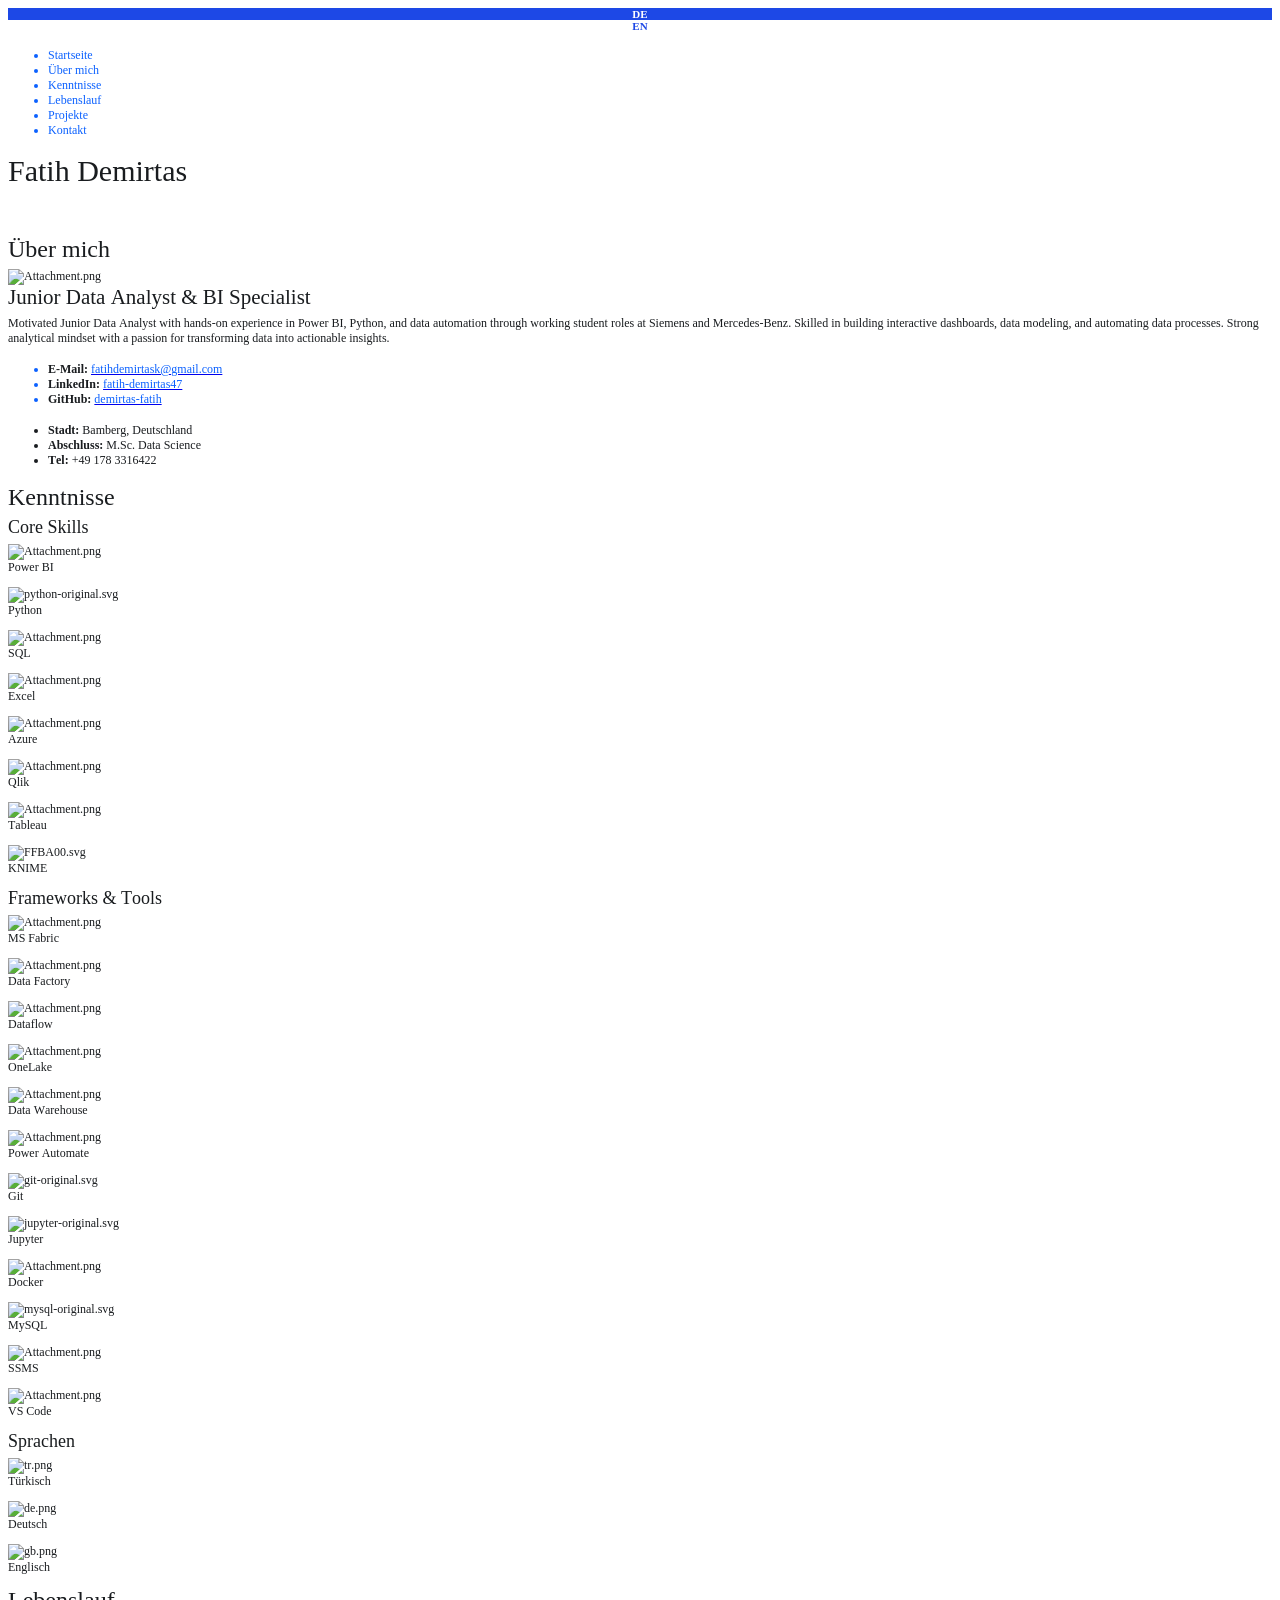
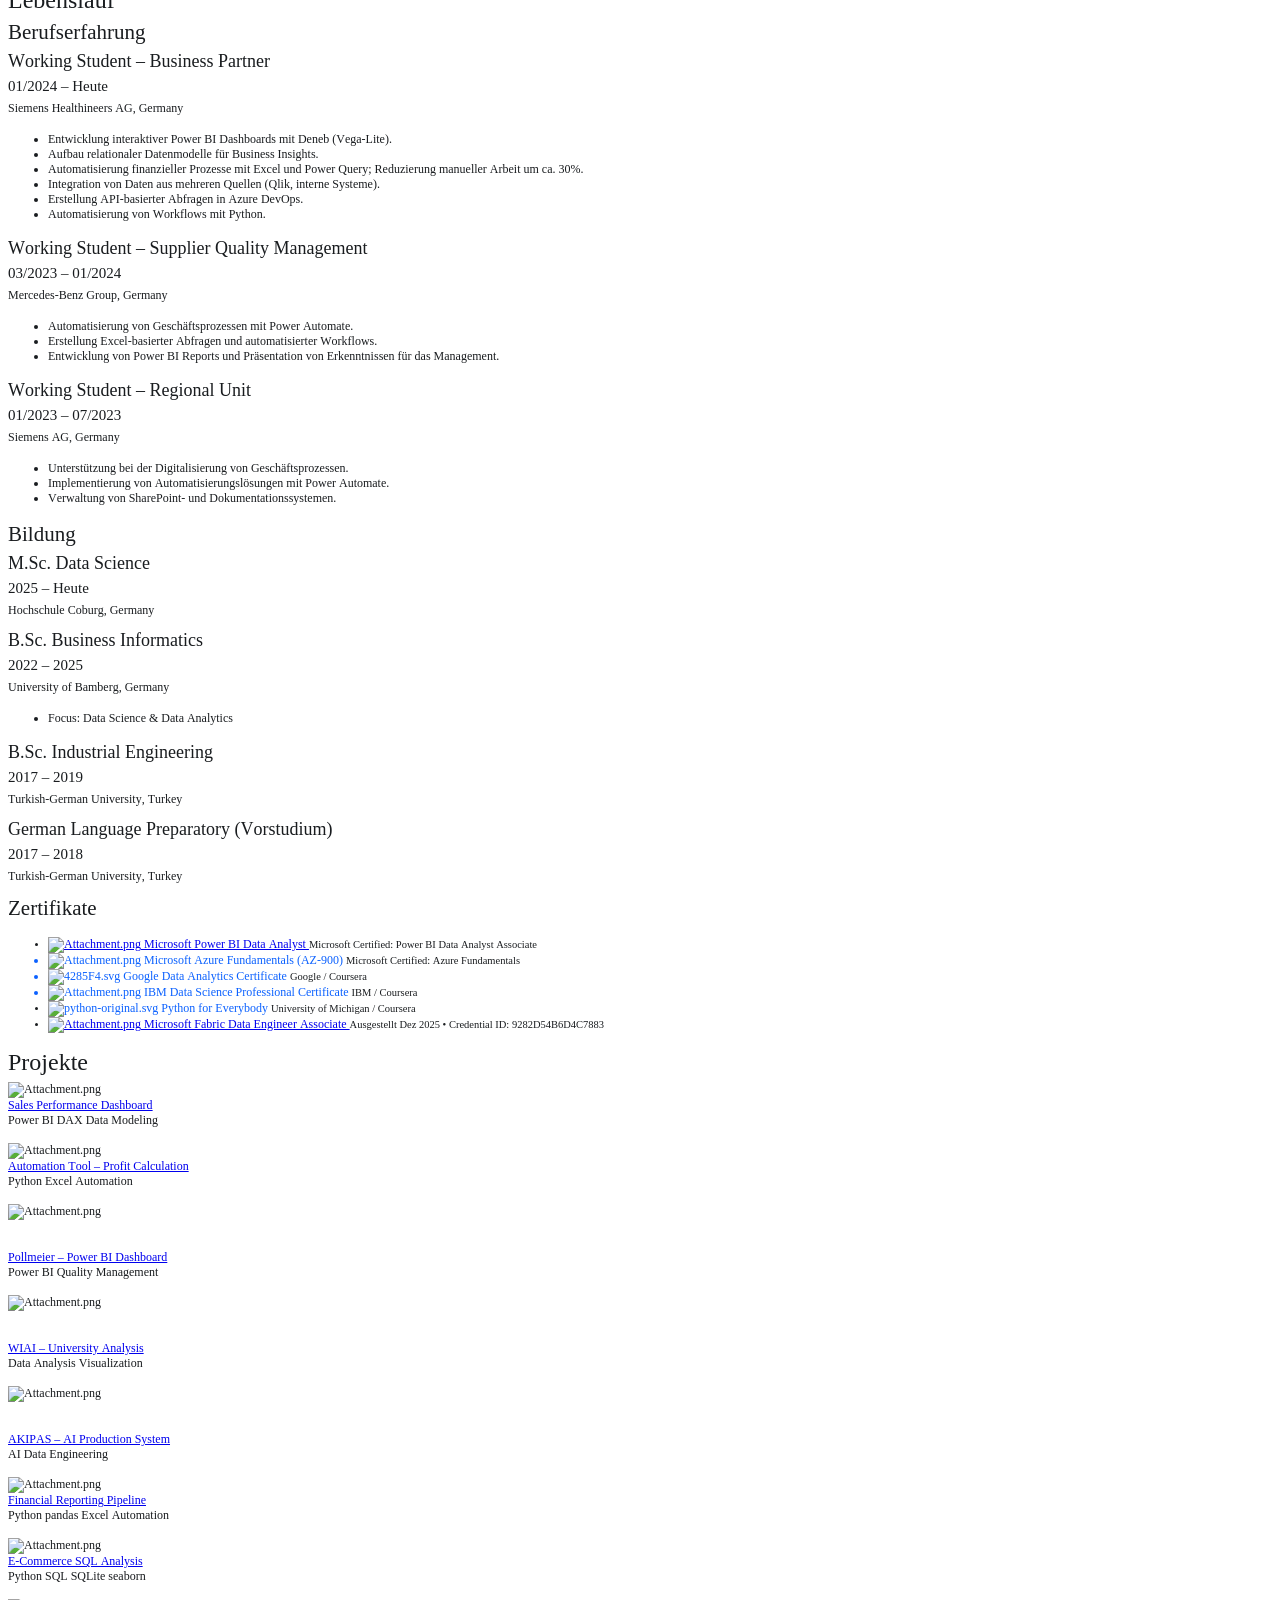
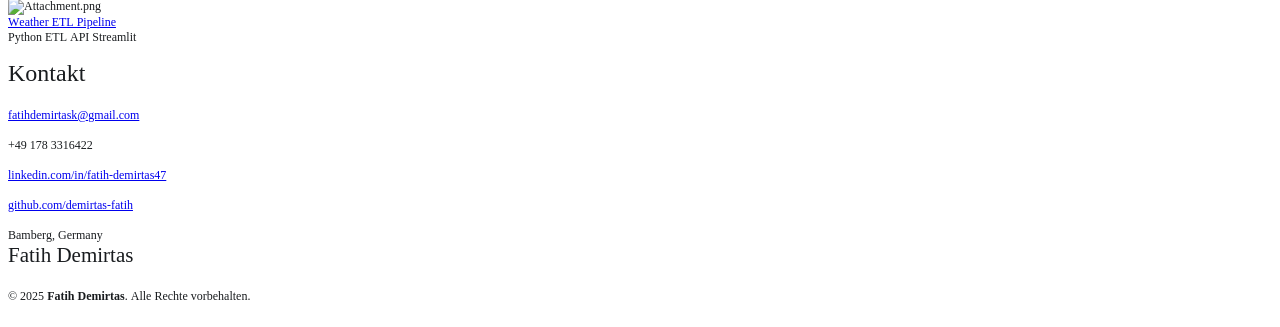
==== index.html @ 0f168e0c "Update index.html" ====
<!DOCTYPE html PUBLIC "-//W3C//DTD HTML 4.01//EN" "http://www.w3.org/TR/html4/strict.dtd">
<html>
<head>
  <meta http-equiv="Content-Type" content="text/html; charset=utf-8">
  <meta http-equiv="Content-Style-Type" content="text/css">
  <title></title>
  <meta name="Generator" content="Cocoa HTML Writer">
  <meta name="CocoaVersion" content="2575.7">
  <style type="text/css">
    p.p1 {margin: 0.0px 0.0px 0.0px 0.0px; text-align: center; font: 11.0px 'Helvetica Neue'; color: #ffffff; -webkit-text-stroke: #ffffff; background-color: #1d48e6}
    p.p2 {margin: 0.0px 0.0px 0.0px 0.0px; text-align: center; font: 11.0px 'Helvetica Neue'; color: #1d48e6; -webkit-text-stroke: #1d48e6; background-color: #ffffff}
    p.p3 {margin: 0.0px 0.0px 0.0px 0.0px; font: 12.0px 'Helvetica Neue'; color: #0b61ff; -webkit-text-stroke: #0b61ff}
    p.p5 {margin: 0.0px 0.0px 12.0px 0.0px; font: 12.0px 'Helvetica Neue'; color: #191c1f; -webkit-text-stroke: #191c1f; min-height: 15.0px}
    p.p6 {margin: 0.0px 0.0px 0.0px 0.0px; font: 12.0px 'Helvetica Neue'; color: #191c1f; -webkit-text-stroke: #191c1f; min-height: 15.0px}
    p.p8 {margin: 0.0px 0.0px 0.0px 0.0px; font: 12.0px 'Helvetica Neue'; color: #191c1f; -webkit-text-stroke: #191c1f}
    p.p10 {margin: 0.0px 0.0px 12.0px 0.0px; font: 12.0px 'Helvetica Neue'; color: #191c1f; -webkit-text-stroke: #191c1f}
    p.p14 {margin: 0.0px 0.0px 0.0px 0.0px; text-align: center; font: 12.0px 'Helvetica Neue'; color: #ffffff; -webkit-text-stroke: #ffffff; min-height: 15.0px}
    li.li3 {margin: 0.0px 0.0px 0.0px 0.0px; font: 12.0px 'Helvetica Neue'; color: #0b61ff; -webkit-text-stroke: #0b61ff}
    li.li8 {margin: 0.0px 0.0px 0.0px 0.0px; font: 12.0px 'Helvetica Neue'; color: #191c1f; -webkit-text-stroke: #191c1f}
    li.li13 {margin: 0.0px 0.0px 0.0px 0.0px; font: 10.5px 'Helvetica Neue'; color: #191c1f; -webkit-text-stroke: #191c1f}
    span.s1 {font-kerning: none}
    span.s2 {-webkit-text-stroke: 0px #000000}
    span.s3 {color: #191c1f; -webkit-text-stroke: 0px #000000}
    span.s4 {font-kerning: none; color: #191c1f; -webkit-text-stroke: 0px #191c1f}
    span.s5 {font-kerning: none; color: #0b61ff; -webkit-text-stroke: 0px #0b61ff}
    span.s6 {font: 12.0px 'Helvetica Neue'; color: #0b61ff; -webkit-text-stroke: 0px #000000}
    span.s7 {font-kerning: none; -webkit-text-stroke: 0px #0b61ff}
    span.s8 {font: 10.5px 'Helvetica Neue'; font-kerning: none; color: #191c1f; -webkit-text-stroke: 0px #191c1f}
    span.s9 {font: 12.0px 'Helvetica Neue'; font-kerning: none; color: #0b61ff; -webkit-text-stroke: 0px #0b61ff}
    span.s10 {font: 12.0px 'Helvetica Neue'; font-kerning: none; color: #0b61ff; background-color: transparent; -webkit-text-stroke: 0px #0b61ff}
    ul.ul1 {list-style-type: disc}
  </style>
</head>
<body>
<p class="p1"><span class="s1"><b>DE</b></span></p>
<p class="p2"><span class="s1"><b>EN</b></span></p>
<ul class="ul1">
  <li class="li3"><span class="s2"></span><span class="s1">Startseite</span></li>
  <li class="li3"><span class="s2"></span><span class="s1">Über mich</span></li>
  <li class="li3"><span class="s2"></span><span class="s1">Kenntnisse</span></li>
  <li class="li3"><span class="s2"></span><span class="s1">Lebenslauf</span></li>
  <li class="li3"><span class="s2"></span><span class="s1">Projekte</span></li>
  <li class="li3"><span class="s2"></span><span class="s1">Kontakt</span></li>
</ul>
<h1 style="margin: 0.0px 0.0px 6.0px 0.0px; font: 30.0px '.SF NS'; color: #191c1f; -webkit-text-stroke: #191c1f"><span class="s1">Fatih Demirtas</span></h1>
<p class="p5"><span class="s1"></span><br></p>
<p class="p6"><span class="s1"></span><br></p>
<h2 style="margin: 0.0px 0.0px 6.0px 0.0px; font: 24.0px '.SF NS'; color: #191c1f; -webkit-text-stroke: #191c1f"><span class="s1">Über mich</span></h2>
<p class="p8"><span class="s1"><img src="file:///Attachment.png" alt="Attachment.png"></span></p>
<h3 style="margin: 0.0px 0.0px 6.0px 0.0px; font: 21.0px '.SF NS'; color: #191c1f; -webkit-text-stroke: #191c1f"><span class="s1">Junior Data Analyst &amp; BI Specialist</span></h3>
<p class="p10"><span class="s1">Motivated Junior Data Analyst with hands-on experience in Power BI, Python, and data automation through working student roles at Siemens and Mercedes-Benz. Skilled in building interactive dashboards, data modeling, and automating data processes. Strong analytical mindset with a passion for transforming data into actionable insights.</span></p>
<ul class="ul1">
  <li class="li3"><span class="s3"><b></b></span><span class="s4"><b>E-Mail:</b> <a href="mailto:fatihdemirtask@gmail.com"><span class="s5">fatihdemirtask@gmail.com</span></a></span></li>
  <li class="li3"><span class="s3"><b></b></span><span class="s4"><b>LinkedIn:</b> <a href="https://www.linkedin.com/in/fatih-demirtas47/"><span class="s5">fatih-demirtas47</span></a></span></li>
  <li class="li3"><span class="s3"><b></b></span><span class="s4"><b>GitHub:</b> <a href="https://github.com/demirtas-fatih"><span class="s5">demirtas-fatih</span></a></span></li>
</ul>
<ul class="ul1">
  <li class="li8"><span class="s2"><b></b></span><span class="s1"><b>Stadt:</b> Bamberg, Deutschland</span></li>
  <li class="li8"><span class="s2"><b></b></span><span class="s1"><b>Abschluss:</b> M.Sc. Data Science</span></li>
  <li class="li8"><span class="s2"><b></b></span><span class="s1"><b>Tel:</b> +49 178 3316422</span></li>
</ul>
<h2 style="margin: 0.0px 0.0px 6.0px 0.0px; font: 24.0px '.SF NS'; color: #191c1f; -webkit-text-stroke: #191c1f"><span class="s1">Kenntnisse</span></h2>
<h4 style="margin: 0.0px 0.0px 6.0px 0.0px; font: 18.0px '.SF NS'; color: #191c1f; -webkit-text-stroke: #191c1f"><span class="s1">Core Skills</span></h4>
<p class="p8"><span class="s1"><img src="file:///Attachment.png" alt="Attachment.png"></span></p>
<p class="p10"><span class="s1">Power BI</span></p>
<p class="p8"><span class="s1"><img src="file:///python-original.svg" alt="python-original.svg"></span></p>
<p class="p10"><span class="s1">Python</span></p>
<p class="p8"><span class="s1"><img src="file:///Attachment.png" alt="Attachment.png"></span></p>
<p class="p10"><span class="s1">SQL</span></p>
<p class="p8"><span class="s1"><img src="file:///Attachment.png" alt="Attachment.png"></span></p>
<p class="p10"><span class="s1">Excel</span></p>
<p class="p8"><span class="s1"><img src="file:///Attachment.png" alt="Attachment.png"></span></p>
<p class="p10"><span class="s1">Azure</span></p>
<p class="p8"><span class="s1"><img src="file:///Attachment.png" alt="Attachment.png"></span></p>
<p class="p10"><span class="s1">Qlik</span></p>
<p class="p8"><span class="s1"><img src="file:///Attachment.png" alt="Attachment.png"></span></p>
<p class="p10"><span class="s1">Tableau</span></p>
<p class="p8"><span class="s1"><img src="file:///FFBA00.svg" alt="FFBA00.svg"></span></p>
<p class="p10"><span class="s1">KNIME</span></p>
<h4 style="margin: 0.0px 0.0px 6.0px 0.0px; font: 18.0px '.SF NS'; color: #191c1f; -webkit-text-stroke: #191c1f"><span class="s1">Frameworks &amp; Tools</span></h4>
<p class="p8"><span class="s1"><img src="file:///Attachment.png" alt="Attachment.png"></span></p>
<p class="p10"><span class="s1">MS Fabric</span></p>
<p class="p8"><span class="s1"><img src="file:///Attachment.png" alt="Attachment.png"></span></p>
<p class="p10"><span class="s1">Data Factory</span></p>
<p class="p8"><span class="s1"><img src="file:///Attachment.png" alt="Attachment.png"></span></p>
<p class="p10"><span class="s1">Dataflow</span></p>
<p class="p8"><span class="s1"><img src="file:///Attachment.png" alt="Attachment.png"></span></p>
<p class="p10"><span class="s1">OneLake</span></p>
<p class="p8"><span class="s1"><img src="file:///Attachment.png" alt="Attachment.png"></span></p>
<p class="p10"><span class="s1">Data Warehouse</span></p>
<p class="p8"><span class="s1"><img src="file:///Attachment.png" alt="Attachment.png"></span></p>
<p class="p10"><span class="s1">Power Automate</span></p>
<p class="p8"><span class="s1"><img src="file:///git-original.svg" alt="git-original.svg"></span></p>
<p class="p10"><span class="s1">Git</span></p>
<p class="p8"><span class="s1"><img src="file:///jupyter-original.svg" alt="jupyter-original.svg"></span></p>
<p class="p10"><span class="s1">Jupyter</span></p>
<p class="p8"><span class="s1"><img src="file:///Attachment.png" alt="Attachment.png"></span></p>
<p class="p10"><span class="s1">Docker</span></p>
<p class="p8"><span class="s1"><img src="file:///mysql-original.svg" alt="mysql-original.svg"></span></p>
<p class="p10"><span class="s1">MySQL</span></p>
<p class="p8"><span class="s1"><img src="file:///Attachment.png" alt="Attachment.png"></span></p>
<p class="p10"><span class="s1">SSMS</span></p>
<p class="p8"><span class="s1"><img src="file:///Attachment.png" alt="Attachment.png"></span></p>
<p class="p10"><span class="s1">VS Code</span></p>
<h4 style="margin: 0.0px 0.0px 6.0px 0.0px; font: 18.0px '.SF NS'; color: #191c1f; -webkit-text-stroke: #191c1f"><span class="s1">Sprachen</span></h4>
<p class="p8"><span class="s1"><img src="file:///tr.png" alt="tr.png"></span></p>
<p class="p10"><span class="s1">Türkisch</span></p>
<p class="p8"><span class="s1"><img src="file:///de.png" alt="de.png"></span></p>
<p class="p10"><span class="s1">Deutsch</span></p>
<p class="p8"><span class="s1"><img src="file:///gb.png" alt="gb.png"></span></p>
<p class="p10"><span class="s1">Englisch</span></p>
<h2 style="margin: 0.0px 0.0px 6.0px 0.0px; font: 24.0px '.SF NS'; color: #191c1f; -webkit-text-stroke: #191c1f"><span class="s1">Lebenslauf</span></h2>
<h3 style="margin: 0.0px 0.0px 6.0px 0.0px; font: 21.0px '.SF NS'; color: #191c1f; -webkit-text-stroke: #191c1f"><span class="s1">Berufserfahrung</span></h3>
<h4 style="margin: 0.0px 0.0px 6.0px 0.0px; font: 18.0px '.SF NS'; color: #191c1f; -webkit-text-stroke: #191c1f"><span class="s1">Working Student – Business Partner</span></h4>
<h5 style="margin: 0.0px 0.0px 6.0px 0.0px; font: 15.0px '.SF NS'; color: #191c1f; -webkit-text-stroke: #191c1f"><span class="s1">01/2024 – Heute</span></h5>
<p class="p10"><span class="s1">Siemens Healthineers AG, Germany</span></p>
<ul class="ul1">
  <li class="li8"><span class="s2"></span><span class="s1">Entwicklung interaktiver Power BI Dashboards mit Deneb (Vega-Lite).</span></li>
  <li class="li8"><span class="s2"></span><span class="s1">Aufbau relationaler Datenmodelle für Business Insights.</span></li>
  <li class="li8"><span class="s2"></span><span class="s1">Automatisierung finanzieller Prozesse mit Excel und Power Query; Reduzierung manueller Arbeit um ca. 30%.</span></li>
  <li class="li8"><span class="s2"></span><span class="s1">Integration von Daten aus mehreren Quellen (Qlik, interne Systeme).</span></li>
  <li class="li8"><span class="s2"></span><span class="s1">Erstellung API-basierter Abfragen in Azure DevOps.</span></li>
  <li class="li8"><span class="s2"></span><span class="s1">Automatisierung von Workflows mit Python.</span></li>
</ul>
<h4 style="margin: 0.0px 0.0px 6.0px 0.0px; font: 18.0px '.SF NS'; color: #191c1f; -webkit-text-stroke: #191c1f"><span class="s1">Working Student – Supplier Quality Management</span></h4>
<h5 style="margin: 0.0px 0.0px 6.0px 0.0px; font: 15.0px '.SF NS'; color: #191c1f; -webkit-text-stroke: #191c1f"><span class="s1">03/2023 – 01/2024</span></h5>
<p class="p10"><span class="s1">Mercedes-Benz Group, Germany</span></p>
<ul class="ul1">
  <li class="li8"><span class="s2"></span><span class="s1">Automatisierung von Geschäftsprozessen mit Power Automate.</span></li>
  <li class="li8"><span class="s2"></span><span class="s1">Erstellung Excel-basierter Abfragen und automatisierter Workflows.</span></li>
  <li class="li8"><span class="s2"></span><span class="s1">Entwicklung von Power BI Reports und Präsentation von Erkenntnissen für das Management.</span></li>
</ul>
<h4 style="margin: 0.0px 0.0px 6.0px 0.0px; font: 18.0px '.SF NS'; color: #191c1f; -webkit-text-stroke: #191c1f"><span class="s1">Working Student – Regional Unit</span></h4>
<h5 style="margin: 0.0px 0.0px 6.0px 0.0px; font: 15.0px '.SF NS'; color: #191c1f; -webkit-text-stroke: #191c1f"><span class="s1">01/2023 – 07/2023</span></h5>
<p class="p10"><span class="s1">Siemens AG, Germany</span></p>
<ul class="ul1">
  <li class="li8"><span class="s2"></span><span class="s1">Unterstützung bei der Digitalisierung von Geschäftsprozessen.</span></li>
  <li class="li8"><span class="s2"></span><span class="s1">Implementierung von Automatisierungslösungen mit Power Automate.</span></li>
  <li class="li8"><span class="s2"></span><span class="s1">Verwaltung von SharePoint- und Dokumentationssystemen.</span></li>
</ul>
<h3 style="margin: 0.0px 0.0px 6.0px 0.0px; font: 21.0px '.SF NS'; color: #191c1f; -webkit-text-stroke: #191c1f"><span class="s1">Bildung</span></h3>
<h4 style="margin: 0.0px 0.0px 6.0px 0.0px; font: 18.0px '.SF NS'; color: #191c1f; -webkit-text-stroke: #191c1f"><span class="s1">M.Sc. Data Science</span></h4>
<h5 style="margin: 0.0px 0.0px 6.0px 0.0px; font: 15.0px '.SF NS'; color: #191c1f; -webkit-text-stroke: #191c1f"><span class="s1">2025 – Heute</span></h5>
<p class="p10"><span class="s1">Hochschule Coburg, Germany</span></p>
<h4 style="margin: 0.0px 0.0px 6.0px 0.0px; font: 18.0px '.SF NS'; color: #191c1f; -webkit-text-stroke: #191c1f"><span class="s1">B.Sc. Business Informatics</span></h4>
<h5 style="margin: 0.0px 0.0px 6.0px 0.0px; font: 15.0px '.SF NS'; color: #191c1f; -webkit-text-stroke: #191c1f"><span class="s1">2022 – 2025</span></h5>
<p class="p10"><span class="s1">University of Bamberg, Germany</span></p>
<ul class="ul1">
  <li class="li8"><span class="s2"></span><span class="s1">Focus: Data Science &amp; Data Analytics</span></li>
</ul>
<h4 style="margin: 0.0px 0.0px 6.0px 0.0px; font: 18.0px '.SF NS'; color: #191c1f; -webkit-text-stroke: #191c1f"><span class="s1">B.Sc. Industrial Engineering</span></h4>
<h5 style="margin: 0.0px 0.0px 6.0px 0.0px; font: 15.0px '.SF NS'; color: #191c1f; -webkit-text-stroke: #191c1f"><span class="s1">2017 – 2019</span></h5>
<p class="p10"><span class="s1">Turkish-German University, Turkey</span></p>
<h4 style="margin: 0.0px 0.0px 6.0px 0.0px; font: 18.0px '.SF NS'; color: #191c1f; -webkit-text-stroke: #191c1f"><span class="s1">German Language Preparatory (Vorstudium)</span></h4>
<h5 style="margin: 0.0px 0.0px 6.0px 0.0px; font: 15.0px '.SF NS'; color: #191c1f; -webkit-text-stroke: #191c1f"><span class="s1">2017 – 2018</span></h5>
<p class="p10"><span class="s1">Turkish-German University, Turkey</span></p>
<h3 style="margin: 0.0px 0.0px 6.0px 0.0px; font: 21.0px '.SF NS'; color: #191c1f; -webkit-text-stroke: #191c1f"><span class="s1">Zertifikate</span></h3>
<ul class="ul1">
  <li class="li13"><span class="s6"><a href="https://learn.microsoft.com/en-us/users/aliyevvusalsphzadp2-9647/credentials/9282d54b6d4c7883"><span class="s7"><img src="file:///Attachment.png" alt="Attachment.png"> Microsoft Power BI Data Analyst </span></a></span><span class="s1">Microsoft Certified: Power BI Data Analyst Associate</span></li>
  <li class="li3"><span class="s2"></span><span class="s1"><img src="file:///Attachment.png" alt="Attachment.png"> Microsoft Azure Fundamentals (AZ-900) </span><span class="s8">Microsoft Certified: Azure Fundamentals</span></li>
  <li class="li3"><span class="s2"></span><span class="s1"><img src="file:///4285F4.svg" alt="4285F4.svg"> Google Data Analytics Certificate </span><span class="s8">Google / Coursera</span></li>
  <li class="li3"><span class="s2"></span><span class="s1"><img src="file:///Attachment.png" alt="Attachment.png"> IBM Data Science Professional Certificate </span><span class="s8">IBM / Coursera</span></li>
  <li class="li13"><span class="s6"></span><span class="s9"><img src="file:///python-original.svg" alt="python-original.svg"> Python for Everybody </span><span class="s1">University of Michigan / Coursera</span></li>
  <li class="li13"><span class="s6"><a href="https://learn.microsoft.com/en-us/users/aliyevvusalsphzadp2-9647/credentials/9282d54b6d4c7883"><span class="s7"><img src="file:///Attachment.png" alt="Attachment.png"> Microsoft Fabric Data Engineer Associate </span></a></span><span class="s1">Ausgestellt Dez 2025 • Credential ID: 9282D54B6D4C7883</span></li>
</ul>
<h2 style="margin: 0.0px 0.0px 6.0px 0.0px; font: 24.0px '.SF NS'; color: #191c1f; -webkit-text-stroke: #191c1f"><span class="s1">Projekte</span></h2>
<p class="p8"><span class="s1"><img src="file:///Attachment.png" alt="Attachment.png"></span></p>
<p class="p3"><span class="s1"><a href="https://github.com/demirtas-fatih">Sales Performance Dashboard<span class="s10"></span></a></span></p>
<p class="p8"><span class="s1">Power BI DAX Data Modeling</span></p>
<p class="p6"><span class="s1"></span><br></p>
<p class="p8"><span class="s1"><img src="file:///Attachment.png" alt="Attachment.png"></span></p>
<p class="p3"><span class="s1"><a href="https://github.com/demirtas-fatih">Automation Tool – Profit Calculation<span class="s10"></span></a></span></p>
<p class="p8"><span class="s1">Python Excel Automation</span></p>
<p class="p6"><span class="s1"></span><br></p>
<p class="p8"><span class="s1"><img src="file:///Attachment.png" alt="Attachment.png"></span></p>
<p class="p14"><span class="s1"></span><br></p>
<p class="p14"><span class="s1"></span><br></p>
<p class="p3"><span class="s1"><a href="file:///Users/fd/Downloads/assets/Pro/Pollmeier.pbix">Pollmeier – Power BI Dashboard<span class="s10"></span></a></span></p>
<p class="p8"><span class="s1">Power BI Quality Management</span></p>
<p class="p6"><span class="s1"></span><br></p>
<p class="p8"><span class="s1"><img src="file:///Attachment.png" alt="Attachment.png"></span></p>
<p class="p14"><span class="s1"></span><br></p>
<p class="p14"><span class="s1"></span><br></p>
<p class="p3"><span class="s1"><a href="https://github.com/demirtas-fatih">WIAI – University Analysis<span class="s10"></span></a></span></p>
<p class="p8"><span class="s1">Data Analysis Visualization</span></p>
<p class="p6"><span class="s1"></span><br></p>
<p class="p8"><span class="s1"><img src="file:///Attachment.png" alt="Attachment.png"></span></p>
<p class="p14"><span class="s1"></span><br></p>
<p class="p14"><span class="s1"></span><br></p>
<p class="p3"><span class="s1"><a href="https://github.com/demirtas-fatih">AKIPAS – AI Production System<span class="s10"></span></a></span></p>
<p class="p8"><span class="s1">AI Data Engineering</span></p>
<p class="p6"><span class="s1"></span><br></p>
<p class="p8"><span class="s1"><img src="file:///Attachment.png" alt="Attachment.png"></span></p>
<p class="p3"><span class="s1"><a href="https://github.com/demirtas-fatih/financial-reporting-pipeline">Financial Reporting Pipeline<span class="s10"></span></a></span></p>
<p class="p8"><span class="s1">Python pandas Excel Automation</span></p>
<p class="p6"><span class="s1"></span><br></p>
<p class="p8"><span class="s1"><img src="file:///Attachment.png" alt="Attachment.png"></span></p>
<p class="p3"><span class="s1"><a href="https://github.com/demirtas-fatih/ecommerce-sql-analysis">E-Commerce SQL Analysis<span class="s10"></span></a></span></p>
<p class="p8"><span class="s1">Python SQL SQLite seaborn</span></p>
<p class="p6"><span class="s1"></span><br></p>
<p class="p8"><span class="s1"><img src="file:///Attachment.png" alt="Attachment.png"></span></p>
<p class="p3"><span class="s1"><a href="https://github.com/demirtas-fatih/weather-etl-pipeline">Weather ETL Pipeline<span class="s10"></span></a></span></p>
<p class="p8"><span class="s1">Python ETL API Streamlit</span></p>
<p class="p6"><span class="s1"></span><br></p>
<h2 style="margin: 0.0px 0.0px 6.0px 0.0px; font: 24.0px '.SF NS'; color: #191c1f; -webkit-text-stroke: #191c1f"><span class="s1">Kontakt</span></h2>
<p class="p6"><span class="s1"></span><br></p>
<p class="p3"><span class="s1"><a href="mailto:fatihdemirtask@gmail.com">fatihdemirtask@gmail.com<span class="s10"></span></a></span></p>
<p class="p6"><span class="s1"></span><br></p>
<p class="p8"><span class="s1">+49 178 3316422</span></p>
<p class="p6"><span class="s1"></span><br></p>
<p class="p3"><span class="s1"><a href="https://www.linkedin.com/in/fatih-demirtas47/">linkedin.com/in/fatih-demirtas47<span class="s10"></span></a></span></p>
<p class="p6"><span class="s1"></span><br></p>
<p class="p3"><span class="s1"><a href="https://github.com/demirtas-fatih">github.com/demirtas-fatih<span class="s10"></span></a></span></p>
<p class="p6"><span class="s1"></span><br></p>
<p class="p8"><span class="s1">Bamberg, Germany</span></p>
<h3 style="margin: 0.0px 0.0px 6.0px 0.0px; font: 21.0px '.SF NS'; color: #191c1f; -webkit-text-stroke: #191c1f"><span class="s1">Fatih Demirtas</span></h3>
<p class="p6"><span class="s1"></span><br></p>
<p class="p8"><span class="s1">© 2025 <b>Fatih Demirtas</b>. Alle Rechte vorbehalten.</span></p>
<p class="p6"><span class="s1"></span><br></p>
</body>
</html>
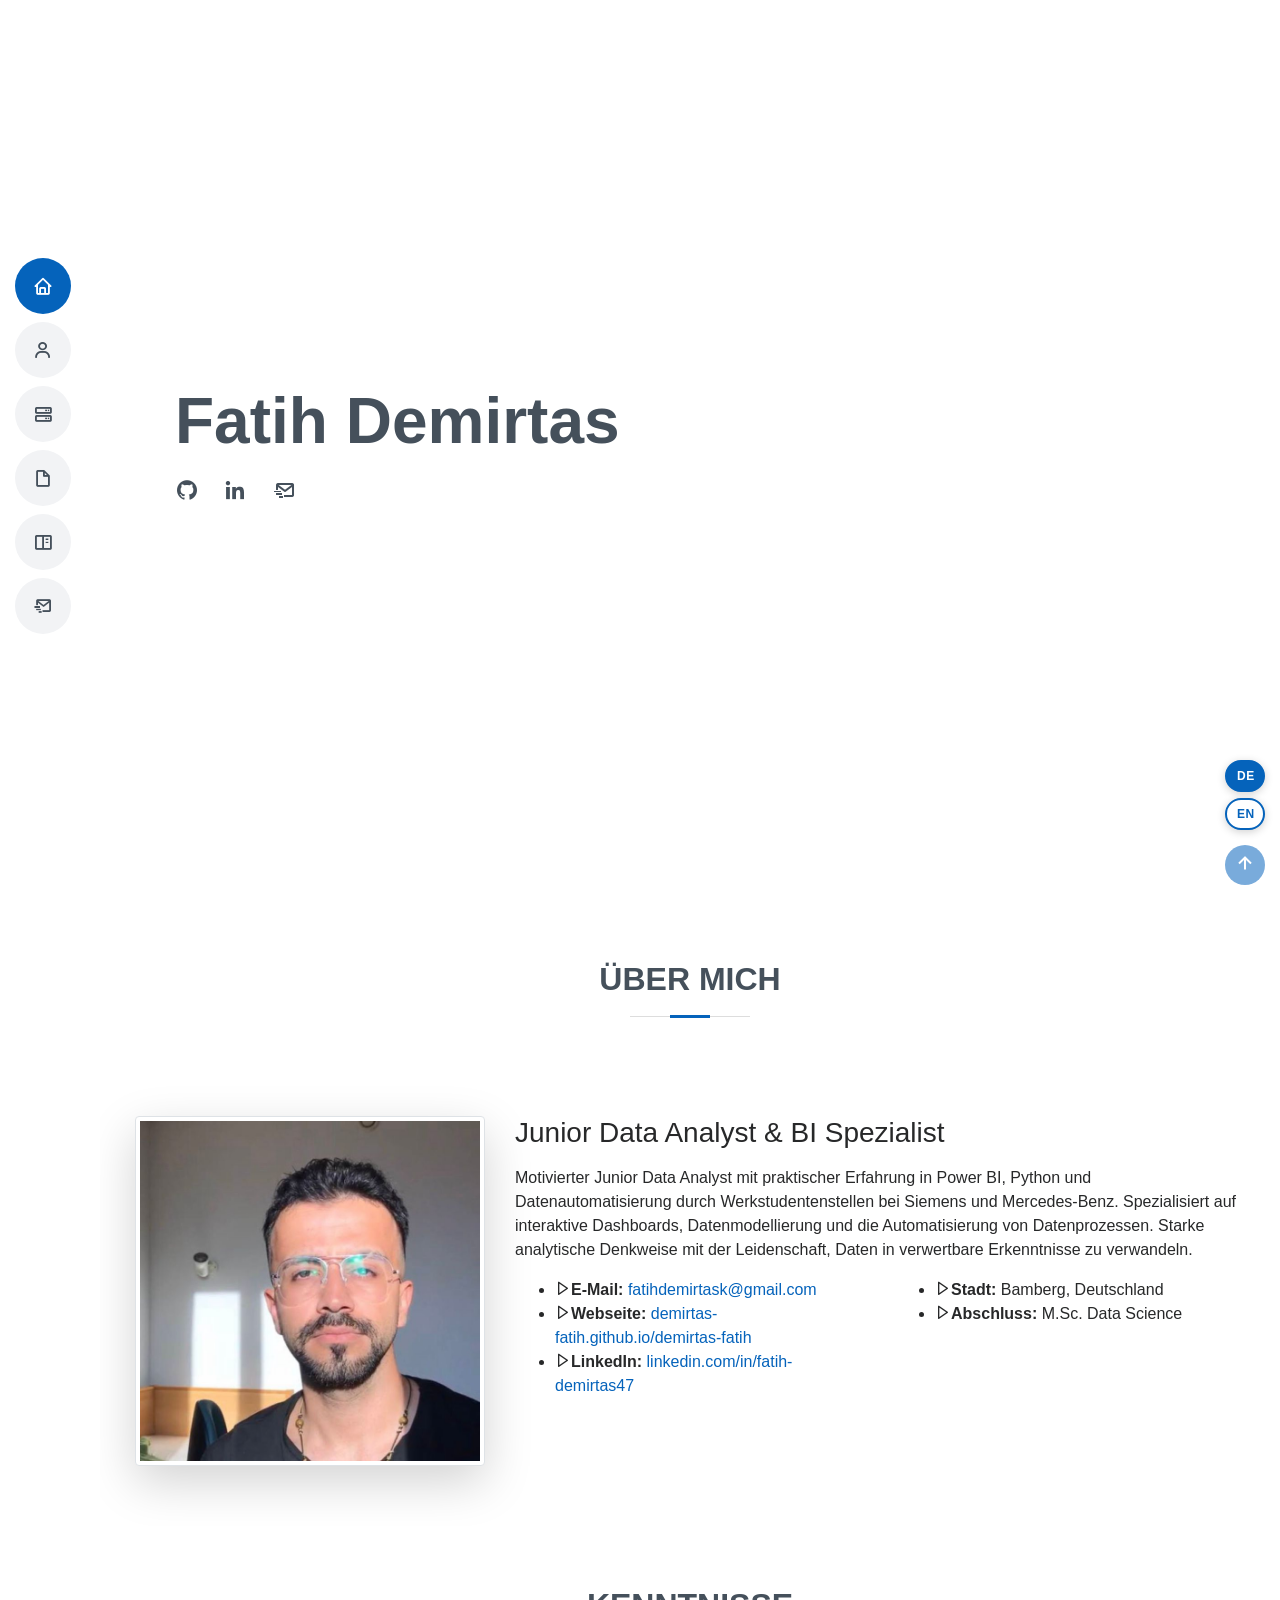
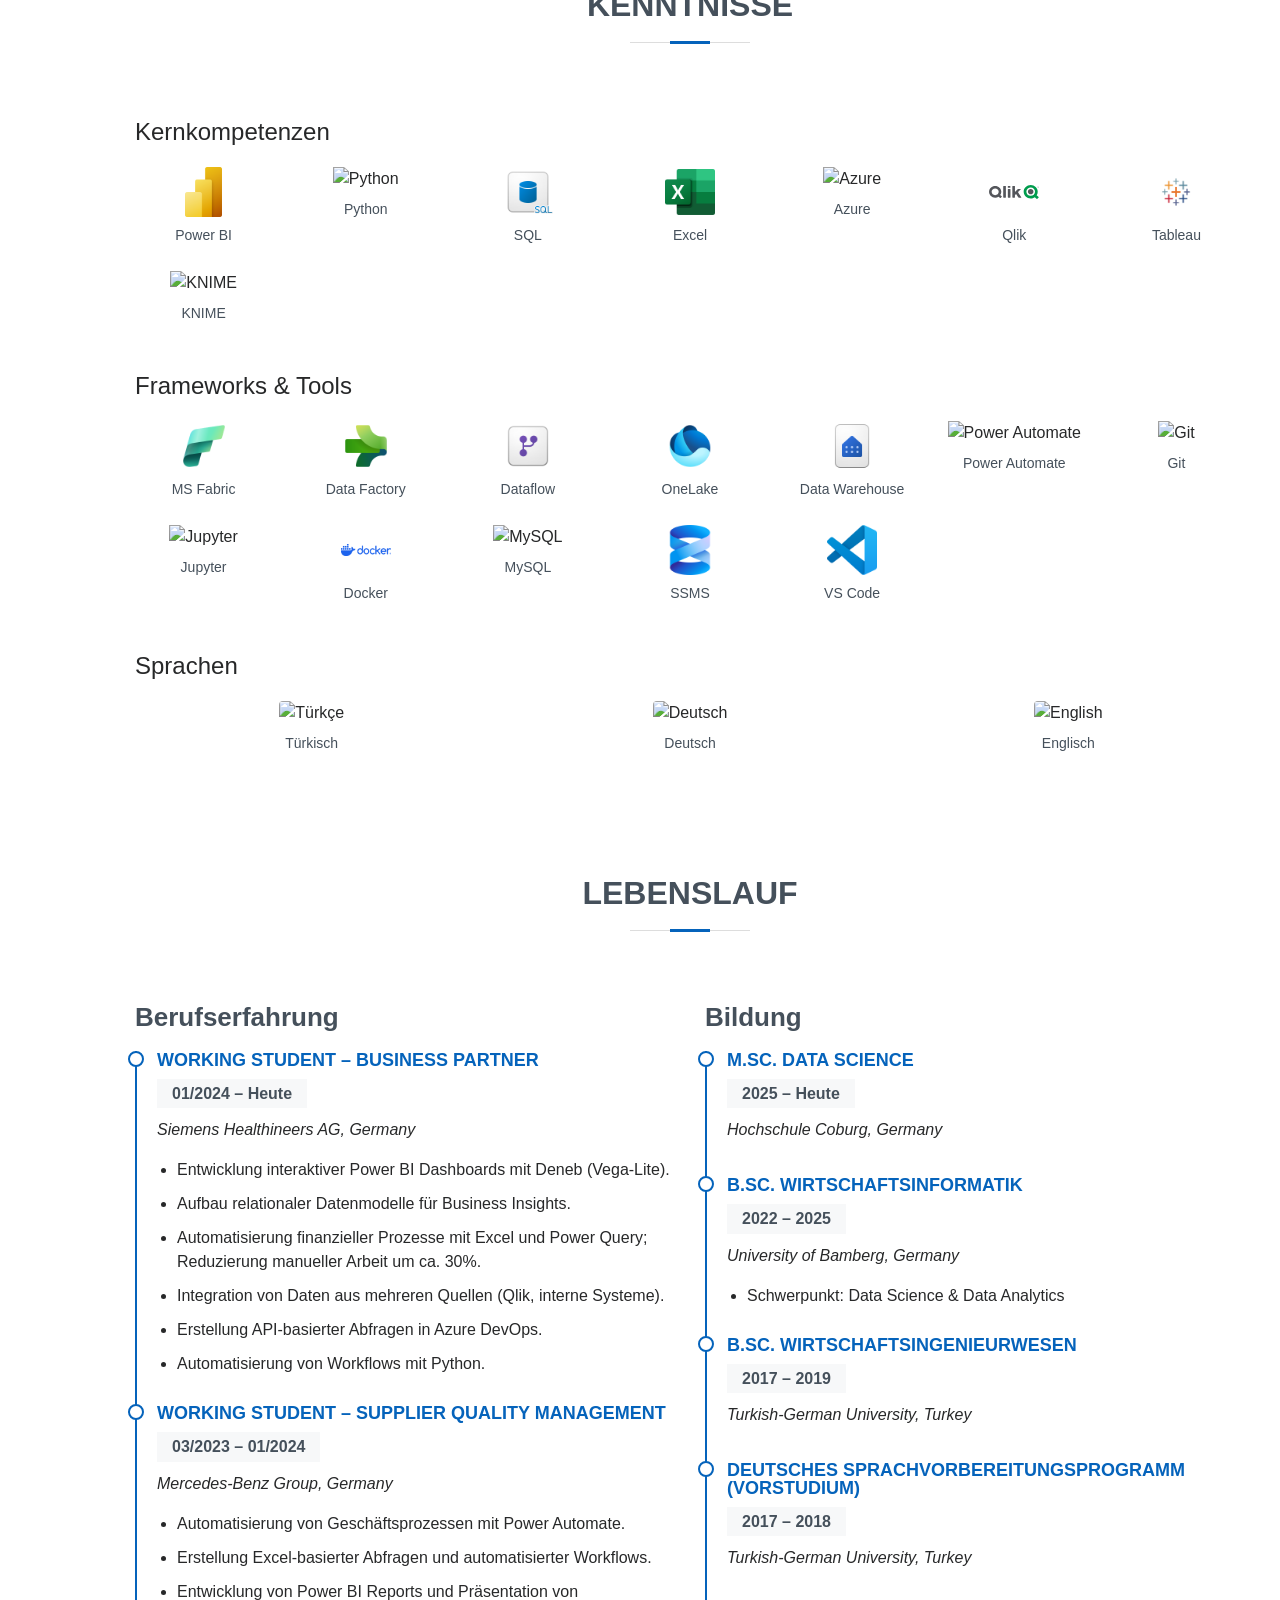
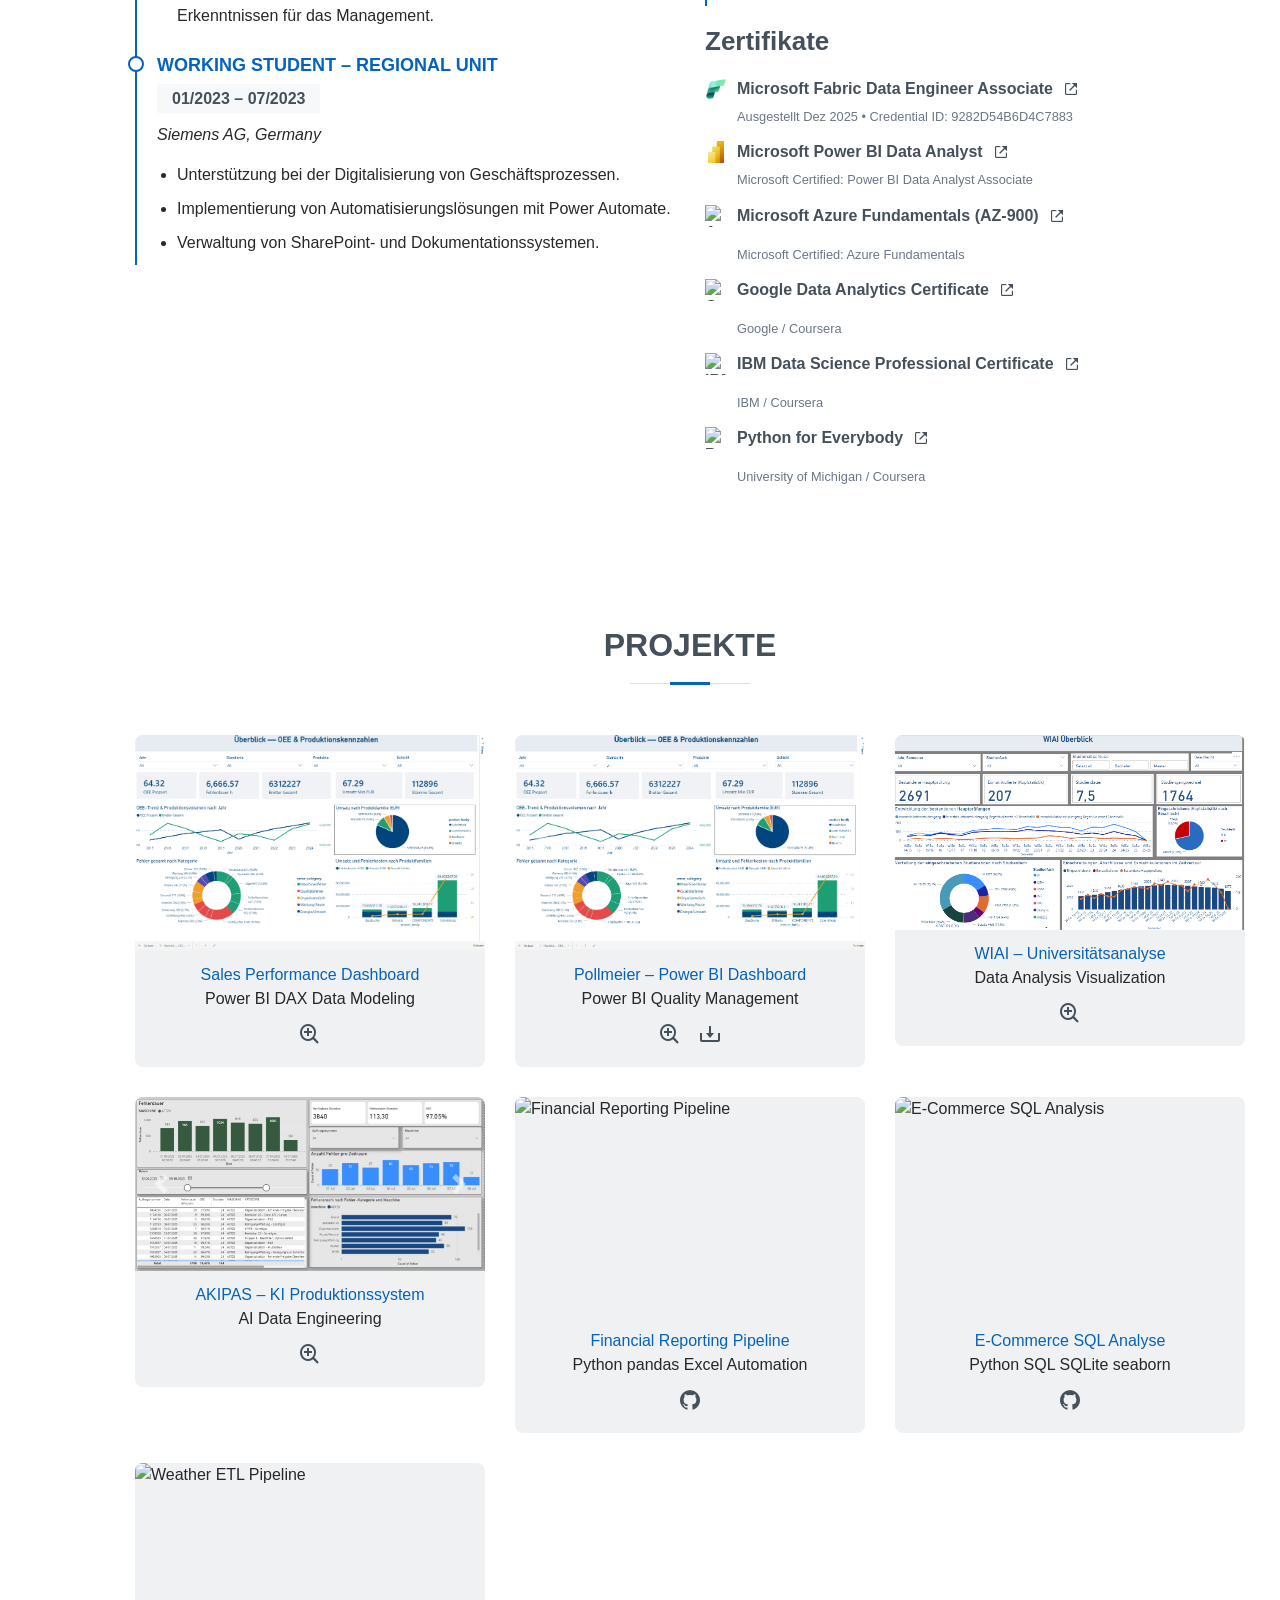
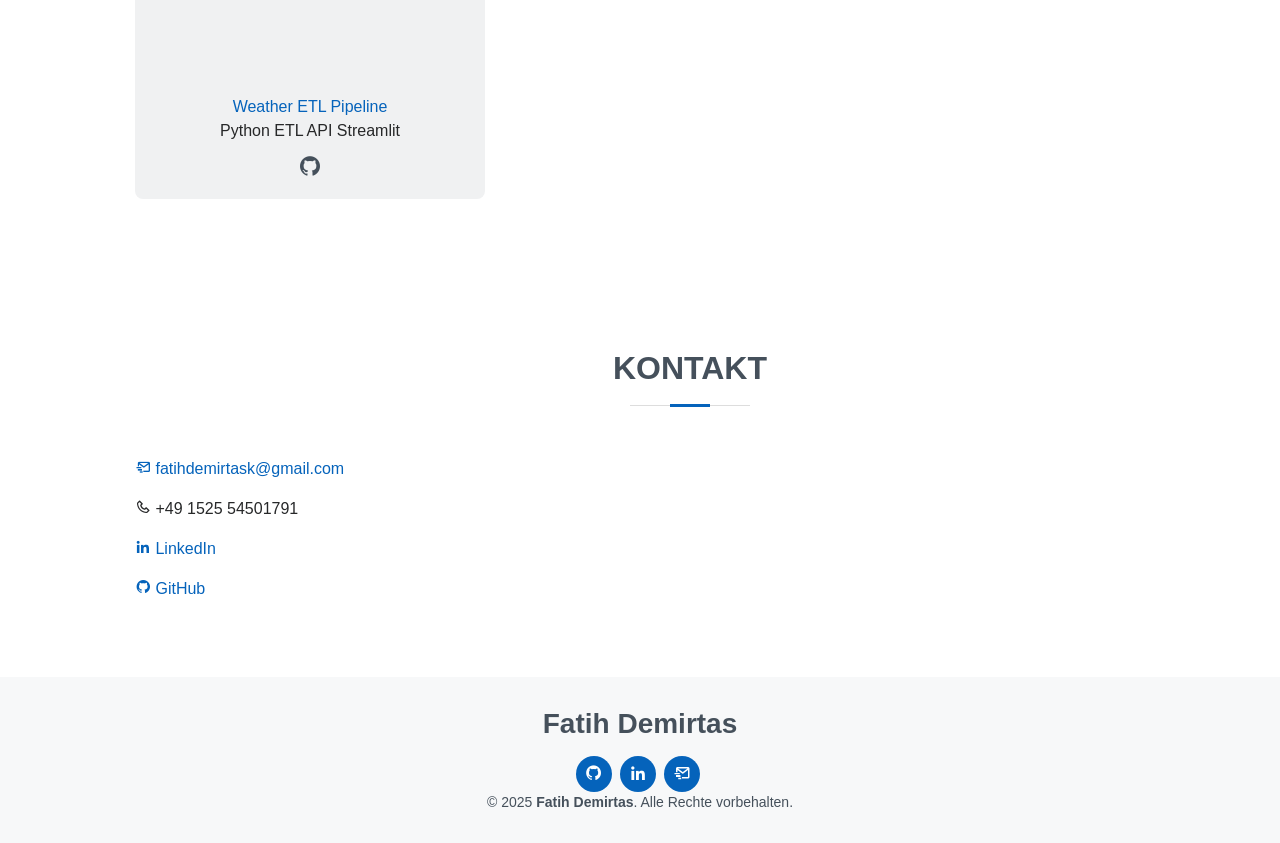
==== commit 8833add8: "Update print statement from 'Hello' to 'Goodbye'" ====
--- a/index.html
+++ b/index.html
@@ -1,221 +1,677 @@
-<!DOCTYPE html PUBLIC "-//W3C//DTD HTML 4.01//EN" "http://www.w3.org/TR/html4/strict.dtd">
-<html>
+<!DOCTYPE html>
+<html lang="de">
+
 <head>
-  <meta http-equiv="Content-Type" content="text/html; charset=utf-8">
-  <meta http-equiv="Content-Style-Type" content="text/css">
-  <title></title>
-  <meta name="Generator" content="Cocoa HTML Writer">
-  <meta name="CocoaVersion" content="2575.7">
-  <style type="text/css">
-    p.p1 {margin: 0.0px 0.0px 0.0px 0.0px; text-align: center; font: 11.0px 'Helvetica Neue'; color: #ffffff; -webkit-text-stroke: #ffffff; background-color: #1d48e6}
-    p.p2 {margin: 0.0px 0.0px 0.0px 0.0px; text-align: center; font: 11.0px 'Helvetica Neue'; color: #1d48e6; -webkit-text-stroke: #1d48e6; background-color: #ffffff}
-    p.p3 {margin: 0.0px 0.0px 0.0px 0.0px; font: 12.0px 'Helvetica Neue'; color: #0b61ff; -webkit-text-stroke: #0b61ff}
-    p.p5 {margin: 0.0px 0.0px 12.0px 0.0px; font: 12.0px 'Helvetica Neue'; color: #191c1f; -webkit-text-stroke: #191c1f; min-height: 15.0px}
-    p.p6 {margin: 0.0px 0.0px 0.0px 0.0px; font: 12.0px 'Helvetica Neue'; color: #191c1f; -webkit-text-stroke: #191c1f; min-height: 15.0px}
-    p.p8 {margin: 0.0px 0.0px 0.0px 0.0px; font: 12.0px 'Helvetica Neue'; color: #191c1f; -webkit-text-stroke: #191c1f}
-    p.p10 {margin: 0.0px 0.0px 12.0px 0.0px; font: 12.0px 'Helvetica Neue'; color: #191c1f; -webkit-text-stroke: #191c1f}
-    p.p14 {margin: 0.0px 0.0px 0.0px 0.0px; text-align: center; font: 12.0px 'Helvetica Neue'; color: #ffffff; -webkit-text-stroke: #ffffff; min-height: 15.0px}
-    li.li3 {margin: 0.0px 0.0px 0.0px 0.0px; font: 12.0px 'Helvetica Neue'; color: #0b61ff; -webkit-text-stroke: #0b61ff}
-    li.li8 {margin: 0.0px 0.0px 0.0px 0.0px; font: 12.0px 'Helvetica Neue'; color: #191c1f; -webkit-text-stroke: #191c1f}
-    li.li13 {margin: 0.0px 0.0px 0.0px 0.0px; font: 10.5px 'Helvetica Neue'; color: #191c1f; -webkit-text-stroke: #191c1f}
-    span.s1 {font-kerning: none}
-    span.s2 {-webkit-text-stroke: 0px #000000}
-    span.s3 {color: #191c1f; -webkit-text-stroke: 0px #000000}
-    span.s4 {font-kerning: none; color: #191c1f; -webkit-text-stroke: 0px #191c1f}
-    span.s5 {font-kerning: none; color: #0b61ff; -webkit-text-stroke: 0px #0b61ff}
-    span.s6 {font: 12.0px 'Helvetica Neue'; color: #0b61ff; -webkit-text-stroke: 0px #000000}
-    span.s7 {font-kerning: none; -webkit-text-stroke: 0px #0b61ff}
-    span.s8 {font: 10.5px 'Helvetica Neue'; font-kerning: none; color: #191c1f; -webkit-text-stroke: 0px #191c1f}
-    span.s9 {font: 12.0px 'Helvetica Neue'; font-kerning: none; color: #0b61ff; -webkit-text-stroke: 0px #0b61ff}
-    span.s10 {font: 12.0px 'Helvetica Neue'; font-kerning: none; color: #0b61ff; background-color: transparent; -webkit-text-stroke: 0px #0b61ff}
-    ul.ul1 {list-style-type: disc}
+  <meta charset="utf-8" />
+  <meta name="viewport" content="width=device-width, initial-scale=1" />
+
+  <title>Fatih Demirtas</title>
+  <meta name="description" content="Persönliches Portfolio von Fatih Demirtas: Projekte, Kenntnisse, Lebenslauf und Kontakt." />
+  <meta name="keywords" content="Portfolio, Data Analyst, Power BI, Python, SQL, Bamberg" />
+
+  <!-- Open Graph -->
+  <meta property="og:title" content="Fatih Demirtas — Portfolio" />
+  <meta property="og:description" content="Projekte, Kenntnisse, Lebenslauf & Kontakt." />
+  <meta property="og:type" content="website" />
+  <meta property="og:url" content="https://demirtas-fatih.github.io/demirtas-fatih/" />
+  <meta property="og:image" content="assets/img/og-image.png" />
+
+  <!-- Favicons -->
+  <link rel="icon" href="assets/img/favicon-32x32.png" type="image/png">
+
+  <!-- Google Fonts -->
+  <link
+    href="https://fonts.googleapis.com/css2?family=Open+Sans:wght@300;400;600;700&family=Raleway:wght@400;600;700&family=Poppins:wght@400;600;700&display=swap"
+    rel="stylesheet">
+
+  <!-- Vendor CSS (CDN) -->
+  <link rel="stylesheet" href="https://cdn.jsdelivr.net/npm/bootstrap@4.6.2/dist/css/bootstrap.min.css">
+  <link rel="stylesheet" href="https://cdn.jsdelivr.net/npm/boxicons@2.1.4/css/boxicons.min.css">
+  <link rel="stylesheet" href="https://cdn.jsdelivr.net/npm/aos@2.3.4/dist/aos.css">
+  <script src="https://code.iconify.design/2/2.1.0/iconify.min.js"></script>
+
+  <!-- Main CSS -->
+  <link rel="stylesheet" href="assets/css/style.css">
+
+  <style>
+    /* Language Switcher */
+    .lang-switcher {
+      position: fixed;
+      bottom: 70px;
+      right: 15px;
+      z-index: 99998;
+      display: flex;
+      flex-direction: column;
+      gap: 6px;
+    }
+
+    .lang-btn {
+      background: #fff;
+      border: 2px solid #0563bb;
+      color: #0563bb;
+      font-size: 12px;
+      font-weight: 700;
+      letter-spacing: 0.5px;
+      padding: 5px 10px;
+      border-radius: 20px;
+      cursor: pointer;
+      box-shadow: 0 2px 8px rgba(0,0,0,0.18);
+      transition: background 0.2s, color 0.2s;
+      width: 40px;
+      text-align: center;
+    }
+
+    .lang-btn:hover {
+      background: #0563bb;
+      color: #fff;
+    }
+
+    .lang-btn.active {
+      background: #0563bb;
+      color: #fff;
+    }
   </style>
 </head>
+
 <body>
-<p class="p1"><span class="s1"><b>DE</b></span></p>
-<p class="p2"><span class="s1"><b>EN</b></span></p>
-<ul class="ul1">
-  <li class="li3"><span class="s2"></span><span class="s1">Startseite</span></li>
-  <li class="li3"><span class="s2"></span><span class="s1">Über mich</span></li>
-  <li class="li3"><span class="s2"></span><span class="s1">Kenntnisse</span></li>
-  <li class="li3"><span class="s2"></span><span class="s1">Lebenslauf</span></li>
-  <li class="li3"><span class="s2"></span><span class="s1">Projekte</span></li>
-  <li class="li3"><span class="s2"></span><span class="s1">Kontakt</span></li>
-</ul>
-<h1 style="margin: 0.0px 0.0px 6.0px 0.0px; font: 30.0px '.SF NS'; color: #191c1f; -webkit-text-stroke: #191c1f"><span class="s1">Fatih Demirtas</span></h1>
-<p class="p5"><span class="s1"></span><br></p>
-<p class="p6"><span class="s1"></span><br></p>
-<h2 style="margin: 0.0px 0.0px 6.0px 0.0px; font: 24.0px '.SF NS'; color: #191c1f; -webkit-text-stroke: #191c1f"><span class="s1">Über mich</span></h2>
-<p class="p8"><span class="s1"><img src="file:///Attachment.png" alt="Attachment.png"></span></p>
-<h3 style="margin: 0.0px 0.0px 6.0px 0.0px; font: 21.0px '.SF NS'; color: #191c1f; -webkit-text-stroke: #191c1f"><span class="s1">Junior Data Analyst &amp; BI Specialist</span></h3>
-<p class="p10"><span class="s1">Motivated Junior Data Analyst with hands-on experience in Power BI, Python, and data automation through working student roles at Siemens and Mercedes-Benz. Skilled in building interactive dashboards, data modeling, and automating data processes. Strong analytical mindset with a passion for transforming data into actionable insights.</span></p>
-<ul class="ul1">
-  <li class="li3"><span class="s3"><b></b></span><span class="s4"><b>E-Mail:</b> <a href="mailto:fatihdemirtask@gmail.com"><span class="s5">fatihdemirtask@gmail.com</span></a></span></li>
-  <li class="li3"><span class="s3"><b></b></span><span class="s4"><b>LinkedIn:</b> <a href="https://www.linkedin.com/in/fatih-demirtas47/"><span class="s5">fatih-demirtas47</span></a></span></li>
-  <li class="li3"><span class="s3"><b></b></span><span class="s4"><b>GitHub:</b> <a href="https://github.com/demirtas-fatih"><span class="s5">demirtas-fatih</span></a></span></li>
-</ul>
-<ul class="ul1">
-  <li class="li8"><span class="s2"><b></b></span><span class="s1"><b>Stadt:</b> Bamberg, Deutschland</span></li>
-  <li class="li8"><span class="s2"><b></b></span><span class="s1"><b>Abschluss:</b> M.Sc. Data Science</span></li>
-  <li class="li8"><span class="s2"><b></b></span><span class="s1"><b>Tel:</b> +49 178 3316422</span></li>
-</ul>
-<h2 style="margin: 0.0px 0.0px 6.0px 0.0px; font: 24.0px '.SF NS'; color: #191c1f; -webkit-text-stroke: #191c1f"><span class="s1">Kenntnisse</span></h2>
-<h4 style="margin: 0.0px 0.0px 6.0px 0.0px; font: 18.0px '.SF NS'; color: #191c1f; -webkit-text-stroke: #191c1f"><span class="s1">Core Skills</span></h4>
-<p class="p8"><span class="s1"><img src="file:///Attachment.png" alt="Attachment.png"></span></p>
-<p class="p10"><span class="s1">Power BI</span></p>
-<p class="p8"><span class="s1"><img src="file:///python-original.svg" alt="python-original.svg"></span></p>
-<p class="p10"><span class="s1">Python</span></p>
-<p class="p8"><span class="s1"><img src="file:///Attachment.png" alt="Attachment.png"></span></p>
-<p class="p10"><span class="s1">SQL</span></p>
-<p class="p8"><span class="s1"><img src="file:///Attachment.png" alt="Attachment.png"></span></p>
-<p class="p10"><span class="s1">Excel</span></p>
-<p class="p8"><span class="s1"><img src="file:///Attachment.png" alt="Attachment.png"></span></p>
-<p class="p10"><span class="s1">Azure</span></p>
-<p class="p8"><span class="s1"><img src="file:///Attachment.png" alt="Attachment.png"></span></p>
-<p class="p10"><span class="s1">Qlik</span></p>
-<p class="p8"><span class="s1"><img src="file:///Attachment.png" alt="Attachment.png"></span></p>
-<p class="p10"><span class="s1">Tableau</span></p>
-<p class="p8"><span class="s1"><img src="file:///FFBA00.svg" alt="FFBA00.svg"></span></p>
-<p class="p10"><span class="s1">KNIME</span></p>
-<h4 style="margin: 0.0px 0.0px 6.0px 0.0px; font: 18.0px '.SF NS'; color: #191c1f; -webkit-text-stroke: #191c1f"><span class="s1">Frameworks &amp; Tools</span></h4>
-<p class="p8"><span class="s1"><img src="file:///Attachment.png" alt="Attachment.png"></span></p>
-<p class="p10"><span class="s1">MS Fabric</span></p>
-<p class="p8"><span class="s1"><img src="file:///Attachment.png" alt="Attachment.png"></span></p>
-<p class="p10"><span class="s1">Data Factory</span></p>
-<p class="p8"><span class="s1"><img src="file:///Attachment.png" alt="Attachment.png"></span></p>
-<p class="p10"><span class="s1">Dataflow</span></p>
-<p class="p8"><span class="s1"><img src="file:///Attachment.png" alt="Attachment.png"></span></p>
-<p class="p10"><span class="s1">OneLake</span></p>
-<p class="p8"><span class="s1"><img src="file:///Attachment.png" alt="Attachment.png"></span></p>
-<p class="p10"><span class="s1">Data Warehouse</span></p>
-<p class="p8"><span class="s1"><img src="file:///Attachment.png" alt="Attachment.png"></span></p>
-<p class="p10"><span class="s1">Power Automate</span></p>
-<p class="p8"><span class="s1"><img src="file:///git-original.svg" alt="git-original.svg"></span></p>
-<p class="p10"><span class="s1">Git</span></p>
-<p class="p8"><span class="s1"><img src="file:///jupyter-original.svg" alt="jupyter-original.svg"></span></p>
-<p class="p10"><span class="s1">Jupyter</span></p>
-<p class="p8"><span class="s1"><img src="file:///Attachment.png" alt="Attachment.png"></span></p>
-<p class="p10"><span class="s1">Docker</span></p>
-<p class="p8"><span class="s1"><img src="file:///mysql-original.svg" alt="mysql-original.svg"></span></p>
-<p class="p10"><span class="s1">MySQL</span></p>
-<p class="p8"><span class="s1"><img src="file:///Attachment.png" alt="Attachment.png"></span></p>
-<p class="p10"><span class="s1">SSMS</span></p>
-<p class="p8"><span class="s1"><img src="file:///Attachment.png" alt="Attachment.png"></span></p>
-<p class="p10"><span class="s1">VS Code</span></p>
-<h4 style="margin: 0.0px 0.0px 6.0px 0.0px; font: 18.0px '.SF NS'; color: #191c1f; -webkit-text-stroke: #191c1f"><span class="s1">Sprachen</span></h4>
-<p class="p8"><span class="s1"><img src="file:///tr.png" alt="tr.png"></span></p>
-<p class="p10"><span class="s1">Türkisch</span></p>
-<p class="p8"><span class="s1"><img src="file:///de.png" alt="de.png"></span></p>
-<p class="p10"><span class="s1">Deutsch</span></p>
-<p class="p8"><span class="s1"><img src="file:///gb.png" alt="gb.png"></span></p>
-<p class="p10"><span class="s1">Englisch</span></p>
-<h2 style="margin: 0.0px 0.0px 6.0px 0.0px; font: 24.0px '.SF NS'; color: #191c1f; -webkit-text-stroke: #191c1f"><span class="s1">Lebenslauf</span></h2>
-<h3 style="margin: 0.0px 0.0px 6.0px 0.0px; font: 21.0px '.SF NS'; color: #191c1f; -webkit-text-stroke: #191c1f"><span class="s1">Berufserfahrung</span></h3>
-<h4 style="margin: 0.0px 0.0px 6.0px 0.0px; font: 18.0px '.SF NS'; color: #191c1f; -webkit-text-stroke: #191c1f"><span class="s1">Working Student – Business Partner</span></h4>
-<h5 style="margin: 0.0px 0.0px 6.0px 0.0px; font: 15.0px '.SF NS'; color: #191c1f; -webkit-text-stroke: #191c1f"><span class="s1">01/2024 – Heute</span></h5>
-<p class="p10"><span class="s1">Siemens Healthineers AG, Germany</span></p>
-<ul class="ul1">
-  <li class="li8"><span class="s2"></span><span class="s1">Entwicklung interaktiver Power BI Dashboards mit Deneb (Vega-Lite).</span></li>
-  <li class="li8"><span class="s2"></span><span class="s1">Aufbau relationaler Datenmodelle für Business Insights.</span></li>
-  <li class="li8"><span class="s2"></span><span class="s1">Automatisierung finanzieller Prozesse mit Excel und Power Query; Reduzierung manueller Arbeit um ca. 30%.</span></li>
-  <li class="li8"><span class="s2"></span><span class="s1">Integration von Daten aus mehreren Quellen (Qlik, interne Systeme).</span></li>
-  <li class="li8"><span class="s2"></span><span class="s1">Erstellung API-basierter Abfragen in Azure DevOps.</span></li>
-  <li class="li8"><span class="s2"></span><span class="s1">Automatisierung von Workflows mit Python.</span></li>
-</ul>
-<h4 style="margin: 0.0px 0.0px 6.0px 0.0px; font: 18.0px '.SF NS'; color: #191c1f; -webkit-text-stroke: #191c1f"><span class="s1">Working Student – Supplier Quality Management</span></h4>
-<h5 style="margin: 0.0px 0.0px 6.0px 0.0px; font: 15.0px '.SF NS'; color: #191c1f; -webkit-text-stroke: #191c1f"><span class="s1">03/2023 – 01/2024</span></h5>
-<p class="p10"><span class="s1">Mercedes-Benz Group, Germany</span></p>
-<ul class="ul1">
-  <li class="li8"><span class="s2"></span><span class="s1">Automatisierung von Geschäftsprozessen mit Power Automate.</span></li>
-  <li class="li8"><span class="s2"></span><span class="s1">Erstellung Excel-basierter Abfragen und automatisierter Workflows.</span></li>
-  <li class="li8"><span class="s2"></span><span class="s1">Entwicklung von Power BI Reports und Präsentation von Erkenntnissen für das Management.</span></li>
-</ul>
-<h4 style="margin: 0.0px 0.0px 6.0px 0.0px; font: 18.0px '.SF NS'; color: #191c1f; -webkit-text-stroke: #191c1f"><span class="s1">Working Student – Regional Unit</span></h4>
-<h5 style="margin: 0.0px 0.0px 6.0px 0.0px; font: 15.0px '.SF NS'; color: #191c1f; -webkit-text-stroke: #191c1f"><span class="s1">01/2023 – 07/2023</span></h5>
-<p class="p10"><span class="s1">Siemens AG, Germany</span></p>
-<ul class="ul1">
-  <li class="li8"><span class="s2"></span><span class="s1">Unterstützung bei der Digitalisierung von Geschäftsprozessen.</span></li>
-  <li class="li8"><span class="s2"></span><span class="s1">Implementierung von Automatisierungslösungen mit Power Automate.</span></li>
-  <li class="li8"><span class="s2"></span><span class="s1">Verwaltung von SharePoint- und Dokumentationssystemen.</span></li>
-</ul>
-<h3 style="margin: 0.0px 0.0px 6.0px 0.0px; font: 21.0px '.SF NS'; color: #191c1f; -webkit-text-stroke: #191c1f"><span class="s1">Bildung</span></h3>
-<h4 style="margin: 0.0px 0.0px 6.0px 0.0px; font: 18.0px '.SF NS'; color: #191c1f; -webkit-text-stroke: #191c1f"><span class="s1">M.Sc. Data Science</span></h4>
-<h5 style="margin: 0.0px 0.0px 6.0px 0.0px; font: 15.0px '.SF NS'; color: #191c1f; -webkit-text-stroke: #191c1f"><span class="s1">2025 – Heute</span></h5>
-<p class="p10"><span class="s1">Hochschule Coburg, Germany</span></p>
-<h4 style="margin: 0.0px 0.0px 6.0px 0.0px; font: 18.0px '.SF NS'; color: #191c1f; -webkit-text-stroke: #191c1f"><span class="s1">B.Sc. Business Informatics</span></h4>
-<h5 style="margin: 0.0px 0.0px 6.0px 0.0px; font: 15.0px '.SF NS'; color: #191c1f; -webkit-text-stroke: #191c1f"><span class="s1">2022 – 2025</span></h5>
-<p class="p10"><span class="s1">University of Bamberg, Germany</span></p>
-<ul class="ul1">
-  <li class="li8"><span class="s2"></span><span class="s1">Focus: Data Science &amp; Data Analytics</span></li>
-</ul>
-<h4 style="margin: 0.0px 0.0px 6.0px 0.0px; font: 18.0px '.SF NS'; color: #191c1f; -webkit-text-stroke: #191c1f"><span class="s1">B.Sc. Industrial Engineering</span></h4>
-<h5 style="margin: 0.0px 0.0px 6.0px 0.0px; font: 15.0px '.SF NS'; color: #191c1f; -webkit-text-stroke: #191c1f"><span class="s1">2017 – 2019</span></h5>
-<p class="p10"><span class="s1">Turkish-German University, Turkey</span></p>
-<h4 style="margin: 0.0px 0.0px 6.0px 0.0px; font: 18.0px '.SF NS'; color: #191c1f; -webkit-text-stroke: #191c1f"><span class="s1">German Language Preparatory (Vorstudium)</span></h4>
-<h5 style="margin: 0.0px 0.0px 6.0px 0.0px; font: 15.0px '.SF NS'; color: #191c1f; -webkit-text-stroke: #191c1f"><span class="s1">2017 – 2018</span></h5>
-<p class="p10"><span class="s1">Turkish-German University, Turkey</span></p>
-<h3 style="margin: 0.0px 0.0px 6.0px 0.0px; font: 21.0px '.SF NS'; color: #191c1f; -webkit-text-stroke: #191c1f"><span class="s1">Zertifikate</span></h3>
-<ul class="ul1">
-  <li class="li13"><span class="s6"><a href="https://learn.microsoft.com/en-us/users/aliyevvusalsphzadp2-9647/credentials/9282d54b6d4c7883"><span class="s7"><img src="file:///Attachment.png" alt="Attachment.png"> Microsoft Power BI Data Analyst </span></a></span><span class="s1">Microsoft Certified: Power BI Data Analyst Associate</span></li>
-  <li class="li3"><span class="s2"></span><span class="s1"><img src="file:///Attachment.png" alt="Attachment.png"> Microsoft Azure Fundamentals (AZ-900) </span><span class="s8">Microsoft Certified: Azure Fundamentals</span></li>
-  <li class="li3"><span class="s2"></span><span class="s1"><img src="file:///4285F4.svg" alt="4285F4.svg"> Google Data Analytics Certificate </span><span class="s8">Google / Coursera</span></li>
-  <li class="li3"><span class="s2"></span><span class="s1"><img src="file:///Attachment.png" alt="Attachment.png"> IBM Data Science Professional Certificate </span><span class="s8">IBM / Coursera</span></li>
-  <li class="li13"><span class="s6"></span><span class="s9"><img src="file:///python-original.svg" alt="python-original.svg"> Python for Everybody </span><span class="s1">University of Michigan / Coursera</span></li>
-  <li class="li13"><span class="s6"><a href="https://learn.microsoft.com/en-us/users/aliyevvusalsphzadp2-9647/credentials/9282d54b6d4c7883"><span class="s7"><img src="file:///Attachment.png" alt="Attachment.png"> Microsoft Fabric Data Engineer Associate </span></a></span><span class="s1">Ausgestellt Dez 2025 • Credential ID: 9282D54B6D4C7883</span></li>
-</ul>
-<h2 style="margin: 0.0px 0.0px 6.0px 0.0px; font: 24.0px '.SF NS'; color: #191c1f; -webkit-text-stroke: #191c1f"><span class="s1">Projekte</span></h2>
-<p class="p8"><span class="s1"><img src="file:///Attachment.png" alt="Attachment.png"></span></p>
-<p class="p3"><span class="s1"><a href="https://github.com/demirtas-fatih">Sales Performance Dashboard<span class="s10"></span></a></span></p>
-<p class="p8"><span class="s1">Power BI DAX Data Modeling</span></p>
-<p class="p6"><span class="s1"></span><br></p>
-<p class="p8"><span class="s1"><img src="file:///Attachment.png" alt="Attachment.png"></span></p>
-<p class="p3"><span class="s1"><a href="https://github.com/demirtas-fatih">Automation Tool – Profit Calculation<span class="s10"></span></a></span></p>
-<p class="p8"><span class="s1">Python Excel Automation</span></p>
-<p class="p6"><span class="s1"></span><br></p>
-<p class="p8"><span class="s1"><img src="file:///Attachment.png" alt="Attachment.png"></span></p>
-<p class="p14"><span class="s1"></span><br></p>
-<p class="p14"><span class="s1"></span><br></p>
-<p class="p3"><span class="s1"><a href="file:///Users/fd/Downloads/assets/Pro/Pollmeier.pbix">Pollmeier – Power BI Dashboard<span class="s10"></span></a></span></p>
-<p class="p8"><span class="s1">Power BI Quality Management</span></p>
-<p class="p6"><span class="s1"></span><br></p>
-<p class="p8"><span class="s1"><img src="file:///Attachment.png" alt="Attachment.png"></span></p>
-<p class="p14"><span class="s1"></span><br></p>
-<p class="p14"><span class="s1"></span><br></p>
-<p class="p3"><span class="s1"><a href="https://github.com/demirtas-fatih">WIAI – University Analysis<span class="s10"></span></a></span></p>
-<p class="p8"><span class="s1">Data Analysis Visualization</span></p>
-<p class="p6"><span class="s1"></span><br></p>
-<p class="p8"><span class="s1"><img src="file:///Attachment.png" alt="Attachment.png"></span></p>
-<p class="p14"><span class="s1"></span><br></p>
-<p class="p14"><span class="s1"></span><br></p>
-<p class="p3"><span class="s1"><a href="https://github.com/demirtas-fatih">AKIPAS – AI Production System<span class="s10"></span></a></span></p>
-<p class="p8"><span class="s1">AI Data Engineering</span></p>
-<p class="p6"><span class="s1"></span><br></p>
-<p class="p8"><span class="s1"><img src="file:///Attachment.png" alt="Attachment.png"></span></p>
-<p class="p3"><span class="s1"><a href="https://github.com/demirtas-fatih/financial-reporting-pipeline">Financial Reporting Pipeline<span class="s10"></span></a></span></p>
-<p class="p8"><span class="s1">Python pandas Excel Automation</span></p>
-<p class="p6"><span class="s1"></span><br></p>
-<p class="p8"><span class="s1"><img src="file:///Attachment.png" alt="Attachment.png"></span></p>
-<p class="p3"><span class="s1"><a href="https://github.com/demirtas-fatih/ecommerce-sql-analysis">E-Commerce SQL Analysis<span class="s10"></span></a></span></p>
-<p class="p8"><span class="s1">Python SQL SQLite seaborn</span></p>
-<p class="p6"><span class="s1"></span><br></p>
-<p class="p8"><span class="s1"><img src="file:///Attachment.png" alt="Attachment.png"></span></p>
-<p class="p3"><span class="s1"><a href="https://github.com/demirtas-fatih/weather-etl-pipeline">Weather ETL Pipeline<span class="s10"></span></a></span></p>
-<p class="p8"><span class="s1">Python ETL API Streamlit</span></p>
-<p class="p6"><span class="s1"></span><br></p>
-<h2 style="margin: 0.0px 0.0px 6.0px 0.0px; font: 24.0px '.SF NS'; color: #191c1f; -webkit-text-stroke: #191c1f"><span class="s1">Kontakt</span></h2>
-<p class="p6"><span class="s1"></span><br></p>
-<p class="p3"><span class="s1"><a href="mailto:fatihdemirtask@gmail.com">fatihdemirtask@gmail.com<span class="s10"></span></a></span></p>
-<p class="p6"><span class="s1"></span><br></p>
-<p class="p8"><span class="s1">+49 178 3316422</span></p>
-<p class="p6"><span class="s1"></span><br></p>
-<p class="p3"><span class="s1"><a href="https://www.linkedin.com/in/fatih-demirtas47/">linkedin.com/in/fatih-demirtas47<span class="s10"></span></a></span></p>
-<p class="p6"><span class="s1"></span><br></p>
-<p class="p3"><span class="s1"><a href="https://github.com/demirtas-fatih">github.com/demirtas-fatih<span class="s10"></span></a></span></p>
-<p class="p6"><span class="s1"></span><br></p>
-<p class="p8"><span class="s1">Bamberg, Germany</span></p>
-<h3 style="margin: 0.0px 0.0px 6.0px 0.0px; font: 21.0px '.SF NS'; color: #191c1f; -webkit-text-stroke: #191c1f"><span class="s1">Fatih Demirtas</span></h3>
-<p class="p6"><span class="s1"></span><br></p>
-<p class="p8"><span class="s1">© 2025 <b>Fatih Demirtas</b>. Alle Rechte vorbehalten.</span></p>
-<p class="p6"><span class="s1"></span><br></p>
+
+  <!-- Language Switcher -->
+  <div class="lang-switcher" role="group" aria-label="Language selector">
+    <button class="lang-btn active" onclick="setLang('de')" id="btn-de" aria-label="Deutsch">DE</button>
+    <button class="lang-btn" onclick="setLang('en')" id="btn-en" aria-label="English">EN</button>
+  </div>
+
+  <!-- Mobile nav toggle -->
+  <button type="button" class="mobile-nav-toggle d-xl-none" aria-label="Toggle navigation">
+    <i class="bx bx-menu"></i>
+  </button>
+
+  <!-- Header -->
+  <header id="header" class="d-flex flex-column justify-content-center">
+    <nav class="nav-menu">
+      <ul>
+        <li class="active"><a href="#hero"><i class="bx bx-home"></i><span data-i18n="nav_home">Startseite</span></a></li>
+        <li><a href="#about"><i class="bx bx-user"></i><span data-i18n="nav_about">Über mich</span></a></li>
+        <li><a href="#skills"><i class="bx bx-server"></i><span data-i18n="nav_skills">Kenntnisse</span></a></li>
+        <li><a href="#resume"><i class="bx bx-file-blank"></i><span data-i18n="nav_resume">Lebenslauf</span></a></li>
+        <li><a href="#projects"><i class="bx bx-book-content"></i><span data-i18n="nav_projects">Projekte</span></a></li>
+        <li><a href="#contact"><i class="bx bx-mail-send"></i><span data-i18n="nav_contact">Kontakt</span></a></li>
+      </ul>
+    </nav>
+  </header>
+
+  <!-- Hero -->
+  <section id="hero" class="d-flex flex-column justify-content-center">
+    <div class="container" data-aos="zoom-in" data-aos-delay="40">
+      <h1>Fatih Demirtas</h1>
+      <p><span id="typed-el"></span></p>
+
+      <div class="social-links">
+        <a href="https://github.com/demirtas-fatih" target="_blank" rel="noopener" class="github" aria-label="GitHub">
+          <i class="bx bxl-github"></i>
+        </a>
+        <a href="https://www.linkedin.com/in/fatih-demirtas47/" target="_blank" rel="noopener" class="linkedin"
+          aria-label="LinkedIn">
+          <i class="bx bxl-linkedin"></i>
+        </a>
+        <a href="mailto:fatihdemirtask@gmail.com" class="gmail" aria-label="Email">
+          <i class="bx bx-mail-send"></i>
+        </a>
+
+      </div>
+    </div>
+  </section>
+
+  <main id="main">
+
+    <!-- About -->
+    <section id="about" class="about">
+      <div class="container" data-aos="fade-up">
+        <div class="section-title">
+          <h2 data-i18n="nav_about">Über mich</h2>
+        </div>
+
+        <div class="row mt-md-5">
+          <div class="col-lg-4">
+            <img src="assets/img/Fatih_bewerbung_Photo.png" class="img-fluid img-thumbnail shadow-lg" alt="Profile photo"
+              loading="lazy">
+          </div>
+
+          <div class="col-lg-8 pt-4 pt-lg-0 content">
+            <h3 data-i18n="about_title">Junior Data Analyst &amp; BI Spezialist</h3>
+            <p class="mt-3" data-i18n="about_text">
+              Lösungsorientierter Datenexperte mit Erfahrung in BI-Engineering, Data Engineering und Analytics.
+              Spezialisiert auf den Entwurf von Datenmodellen, den Aufbau automatisierter ETL/ELT-Pipelines und
+              skalierbare Lakehouse-Architekturen mit Microsoft Fabric (Lakehouse, Dataflows, Pipelines).
+              Kenntnisse in Power BI, SQL und Python sowie IoT-Konzepten und Systemkonnektivität.
+              Erfahren in der Integration von Betriebs- und IoT-Daten in einheitliche Analyseumgebungen und der
+              Umwandlung komplexer Datensätze in verwertbare Erkenntnisse. Starke Kommunikationsfähigkeiten in
+              Deutsch und Englisch.
+            </p>
+
+            <div class="row mt-3">
+              <div class="col-lg-6">
+                <ul>
+                  <li><i class="bx bx-right-arrow"></i><strong data-i18n="label_email">E-Mail:</strong>
+                    <a href="mailto:fatihdemirtask@gmail.com">fatihdemirtask@gmail.com</a></li>
+                  <li><i class="bx bx-right-arrow"></i><strong data-i18n="label_website">Webseite:</strong>
+                    <a href="https://demirtas-fatih.github.io/demirtas-fatih" target="_blank" rel="noopener">demirtas-fatih.github.io/demirtas-fatih</a></li>
+                  <li><i class="bx bx-right-arrow"></i><strong>LinkedIn:</strong>
+                    <a href="https://www.linkedin.com/in/fatih-demirtas47/" target="_blank" rel="noopener">linkedin.com/in/fatih-demirtas47</a></li>
+                </ul>
+              </div>
+              <div class="col-lg-6">
+                <ul>
+                  <li><i class="bx bx-right-arrow"></i><strong data-i18n="label_city">Stadt:</strong>
+                    <span data-i18n="about_city_val">Bamberg, Deutschland</span></li>
+                  <li><i class="bx bx-right-arrow"></i><strong data-i18n="label_degree">Abschluss:</strong>
+                    <span data-i18n="about_degree_val">M.Sc. Data Science</span></li>
+                </ul>
+              </div>
+            </div>
+
+          </div>
+        </div>
+
+      </div>
+    </section>
+
+    <!-- Skills -->
+    <section id="skills" class="skills">
+      <div class="container" data-aos="fade-up">
+        <div class="section-title">
+          <h2 data-i18n="nav_skills">Kenntnisse</h2>
+        </div>
+
+        <h4 class="mt-4" data-i18n="skills_programming">Kernkompetenzen</h4>
+        <div class="skills-grid">
+          <div><img src="assets/img/Power-BI.png" alt="Power BI"><p>Power BI</p></div>
+          <div><img src="https://cdn.jsdelivr.net/gh/devicons/devicon/icons/python/python-original.svg" alt="Python"><p>Python</p></div>
+          <div><img src="assets/img/sql_database.png" alt="SQL"><p>SQL</p></div>
+          <div><img src="assets/img/Excel.png" alt="Excel"><p>Excel</p></div>
+          <div><img src="https://cdn.simpleicons.org/microsoftazure/0078D4" alt="Azure"><p>Azure</p></div>
+          <div><img src="assets/img/Qlik_Logo.svg" alt="Qlik"><p>Qlik</p></div>
+          <div><img src="assets/img/Tableau.png" alt="Tableau"><p>Tableau</p></div>
+          <div><img src="https://cdn.simpleicons.org/knime/FFBA00" alt="KNIME"><p>KNIME</p></div>
+        </div>
+
+        <h4 class="mt-5" data-i18n="skills_frameworks">Frameworks &amp; Tools</h4>
+        <div class="skills-grid">
+          <div><img src="assets/img/fabric.png" alt="Microsoft Fabric"><p>MS Fabric</p></div>
+          <div><img src="assets/img/data_factory.png" alt="Data Factory"><p>Data Factory</p></div>
+          <div><img src="assets/img/dataflow.png" alt="Dataflow"><p>Dataflow</p></div>
+          <div><img src="assets/img/one_lake.png" alt="One Lake"><p>OneLake</p></div>
+          <div><img src="assets/img/data_warehouse.png" alt="Data Warehouse"><p>Data Warehouse</p></div>
+          <div><img src="https://cdn.simpleicons.org/microsoftpowerautomate/0066FF" alt="Power Automate"><p>Power Automate</p></div>
+          <div><img src="https://cdn.jsdelivr.net/gh/devicons/devicon/icons/git/git-original.svg" alt="Git"><p>Git</p></div>
+          <div><img src="https://cdn.jsdelivr.net/gh/devicons/devicon/icons/jupyter/jupyter-original.svg" alt="Jupyter"><p>Jupyter</p></div>
+          <div><img src="assets/img/docker-logo-blue.png" alt="Docker"><p>Docker</p></div>
+          <div><img src="https://cdn.jsdelivr.net/gh/devicons/devicon/icons/mysql/mysql-original.svg" alt="MySQL"><p>MySQL</p></div>
+          <div><img src="assets/img/SSMS_21_icon.png" alt="SSMS"><p>SSMS</p></div>
+          <div><img src="assets/img/Visual_Studio_Code.png" alt="VS Code"><p>VS Code</p></div>
+        </div>
+
+        <h4 class="mt-5" data-i18n="skills_os">Sprachen</h4>
+        <div class="skills-grid">
+          <div><img src="https://flagcdn.com/w40/tr.png" alt="Türkçe" style="border-radius:4px;width:42px;height:28px;object-fit:cover;"><p>Türkisch</p></div>
+          <div><img src="https://flagcdn.com/w40/de.png" alt="Deutsch" style="border-radius:4px;width:42px;height:28px;object-fit:cover;"><p>Deutsch</p></div>
+          <div><img src="https://flagcdn.com/w40/gb.png" alt="English" style="border-radius:4px;width:42px;height:28px;object-fit:cover;"><p>Englisch</p></div>
+        </div>
+
+      </div>
+    </section>
+
+        <!-- Resume -->
+    <section id="resume" class="resume">
+      <div class="container" data-aos="fade-up">
+        <div class="section-title">
+          <h2 data-i18n="nav_resume">Lebenslauf</h2>
+        </div>
+
+        <div class="row">
+
+          <!-- Work Experience -->
+          <div class="col-lg-6">
+            <h3 class="resume-title" data-i18n="resume_work">Berufserfahrung</h3>
+
+            <div class="resume-item">
+              <h4 data-i18n="job1_title">Working Student – Business Partner</h4>
+              <h5 data-i18n="job1_period">01/2024 – Heute</h5>
+              <p class="font-italic">Siemens Healthineers AG, Germany</p>
+              <ul>
+                <li data-i18n="job1_b1">Entwicklung interaktiver Power BI Dashboards mit Deneb (Vega-Lite).</li>
+                <li data-i18n="job1_b2">Aufbau relationaler Datenmodelle für Business Insights.</li>
+                <li data-i18n="job1_b3">Automatisierung finanzieller Prozesse mit Excel und Power Query; Reduzierung manueller Arbeit um ca. 30%.</li>
+                <li data-i18n="job1_b4">Integration von Daten aus mehreren Quellen (Qlik, interne Systeme).</li>
+                <li data-i18n="job1_b5">Erstellung API-basierter Abfragen in Azure DevOps.</li>
+                <li data-i18n="job1_b6">Automatisierung von Workflows mit Python.</li>
+              </ul>
+            </div>
+
+            <div class="resume-item">
+              <h4 data-i18n="job2_title">Working Student – Supplier Quality Management</h4>
+              <h5 data-i18n="job2_period">03/2023 – 01/2024</h5>
+              <p class="font-italic">Mercedes-Benz Group, Germany</p>
+              <ul>
+                <li data-i18n="job2_b1">Automatisierung von Geschäftsprozessen mit Power Automate.</li>
+                <li data-i18n="job2_b2">Erstellung Excel-basierter Abfragen und automatisierter Workflows.</li>
+                <li data-i18n="job2_b3">Entwicklung von Power BI Reports und Präsentation von Erkenntnissen für das Management.</li>
+              </ul>
+            </div>
+
+            <div class="resume-item">
+              <h4 data-i18n="job3_title">Working Student – Regional Unit</h4>
+              <h5 data-i18n="job3_period">01/2023 – 07/2023</h5>
+              <p class="font-italic">Siemens AG, Germany</p>
+              <ul>
+                <li data-i18n="job3_b1">Unterstützung bei der Digitalisierung von Geschäftsprozessen.</li>
+                <li data-i18n="job3_b2">Implementierung von Automatisierungslösungen mit Power Automate.</li>
+                <li data-i18n="job3_b3">Verwaltung von SharePoint- und Dokumentationssystemen.</li>
+              </ul>
+            </div>
+          </div>
+
+          <!-- Education & Certifications -->
+          <div class="col-lg-6">
+            <h3 class="resume-title" data-i18n="resume_education">Bildung</h3>
+
+            <div class="resume-item">
+              <h4 data-i18n="edu1_title">M.Sc. Data Science</h4>
+              <h5 data-i18n="edu1_period">2025 – Heute</h5>
+              <p class="font-italic">Hochschule Coburg, Germany</p>
+            </div>
+
+            <div class="resume-item">
+              <h4 data-i18n="edu2_title">B.Sc. Wirtschaftsinformatik</h4>
+              <h5 data-i18n="edu2_period">2022 – 2025</h5>
+              <p class="font-italic">University of Bamberg, Germany</p>
+              <ul>
+                <li data-i18n="edu2_b1">Schwerpunkt: Data Science &amp; Data Analytics</li>
+              </ul>
+            </div>
+
+            <div class="resume-item">
+              <h4 data-i18n="edu3_title">B.Sc. Wirtschaftsingenieurwesen</h4>
+              <h5 data-i18n="edu3_period">2017 – 2019</h5>
+              <p class="font-italic">Turkish-German University, Turkey</p>
+            </div>
+
+            <div class="resume-item">
+              <h4 data-i18n="edu4_title">Deutsches Sprachvorbereitungsprogramm (Vorstudium)</h4>
+              <h5 data-i18n="edu4_period">2017 – 2018</h5>
+              <p class="font-italic">Turkish-German University, Turkey</p>
+            </div>
+
+            <h3 class="resume-title" data-i18n="resume_certs">Zertifikate</h3>
+            <ul class="cert-list">
+              <li>
+                <a href="https://learn.microsoft.com/en-us/users/aliyevvusalsphzadp2-9647/credentials/9282d54b6d4c7883" target="_blank" rel="noopener">
+                  <img src="assets/img/ms_fabric_data_16_color.png" alt="Fabric">
+                  <span data-i18n="cert_fabric">Microsoft Fabric Data Engineer Associate</span>
+                  <i class="bx bx-link-external"></i>
+                </a>
+                <small data-i18n="cert1_info">Ausgestellt Dez 2025 • Credential ID: 9282D54B6D4C7883</small>
+              </li>
+              <li>
+                <a href="https://learn.microsoft.com/en-us/users/aliyevvusalsphzadp2-9647/credentials/9282d54b6d4c7883" target="_blank" rel="noopener">
+                  <img src="assets/img/Power-BI.png" alt="Power BI">
+                  <span data-i18n="cert_pbi">Microsoft Power BI Data Analyst</span>
+                  <i class="bx bx-link-external"></i>
+                </a>
+                <small data-i18n="cert2_info">Microsoft Certified: Power BI Data Analyst Associate</small>
+              </li>
+              <li>
+                <a href="#" target="_blank" rel="noopener">
+                  <img src="https://cdn.simpleicons.org/microsoftazure/0078D4" alt="Azure">
+                  <span>Microsoft Azure Fundamentals (AZ-900)</span>
+                  <i class="bx bx-link-external"></i>
+                </a>
+                <small data-i18n="cert6_info">Microsoft Certified: Azure Fundamentals</small>
+              </li>
+              <li>
+                <a href="#" target="_blank" rel="noopener">
+                  <img src="https://cdn.simpleicons.org/google/4285F4" alt="Google">
+                  <span>Google Data Analytics Certificate</span>
+                  <i class="bx bx-link-external"></i>
+                </a>
+                <small data-i18n="cert3_info">Google / Coursera</small>
+              </li>
+              <li>
+                <a href="#" target="_blank" rel="noopener">
+                  <img src="https://cdn.simpleicons.org/ibm/0530AD" alt="IBM">
+                  <span>IBM Data Science Professional Certificate</span>
+                  <i class="bx bx-link-external"></i>
+                </a>
+                <small data-i18n="cert4_info">IBM / Coursera</small>
+              </li>
+              <li>
+                <a href="#" target="_blank" rel="noopener">
+                  <img src="https://cdn.jsdelivr.net/gh/devicons/devicon/icons/python/python-original.svg" alt="Python">
+                  <span>Python for Everybody</span>
+                  <i class="bx bx-link-external"></i>
+                </a>
+                <small data-i18n="cert5_info">University of Michigan / Coursera</small>
+              </li>
+            </ul>
+
+                    </div>
+        </div>
+      </div>
+    </section>
+
+    <!-- Projects -->
+    <section id="projects" class="portfolio">
+      <div class="container" data-aos="fade-up">
+        <div class="section-title">
+          <h2 data-i18n="nav_projects">Projekte</h2>
+        </div>
+
+        <div class="row portfolio-container" data-aos="fade-up" data-aos-delay="200">
+
+          <!-- Project: Sales Performance Dashboard -->
+          <div class="col-lg-4 col-md-6 portfolio-item">
+            <div class="portfolio-wrap">
+              <img src="assets/img/Projects_pictures/Pollmeier_1.png" class="img-fluid" alt="Sales Performance Dashboard" loading="lazy">
+              <div class="portfolio-info">
+                <a href="https://github.com/demirtas-fatih" target="_blank" rel="noopener" data-i18n="proj1_title">Sales Performance Dashboard</a>
+                <div class="project-tags">
+                  <span class="project-tag">Power BI</span>
+                  <span class="project-tag">DAX</span>
+                  <span class="project-tag">Data Modeling</span>
+                </div>
+                <div class="portfolio-links mt-2">
+                  <a href="assets/img/Projects_pictures/Pollmeier_1.png" title="Preview"><i class="bx bx-zoom-in"></i></a>
+                </div>
+              </div>
+            </div>
+          </div>
+
+          <!-- Project: Pollmeier Power BI -->
+          <div class="col-lg-4 col-md-6 portfolio-item">
+            <div class="portfolio-wrap">
+              <div id="project3Carousel" class="carousel slide" data-ride="carousel">
+                <div class="carousel-inner">
+                  <div class="carousel-item active"><img src="assets/img/Projects_pictures/Pollmeier_1.png" class="img-fluid" alt="Pollmeier 1" loading="lazy"></div>
+                  <div class="carousel-item"><img src="assets/img/Projects_pictures/Pollmeier_2.png" class="img-fluid" alt="Pollmeier 2" loading="lazy"></div>
+                  <div class="carousel-item"><img src="assets/img/Projects_pictures/Pollmeier_3.png" class="img-fluid" alt="Pollmeier 3" loading="lazy"></div>
+                  <div class="carousel-item"><img src="assets/img/Projects_pictures/Pollmeier_4.png" class="img-fluid" alt="Pollmeier 4" loading="lazy"></div>
+                </div>
+                <a class="carousel-control-prev" href="#project3Carousel" role="button" data-slide="prev"><span class="carousel-control-prev-icon"></span></a>
+                <a class="carousel-control-next" href="#project3Carousel" role="button" data-slide="next"><span class="carousel-control-next-icon"></span></a>
+              </div>
+              <div class="portfolio-info">
+                <a href="assets/Pro/Pollmeier.pbix" download data-i18n="proj3_title">Pollmeier – Power BI Dashboard</a>
+                <div class="project-tags">
+                  <span class="project-tag">Power BI</span>
+                  <span class="project-tag">Quality Management</span>
+                </div>
+                <div class="portfolio-links mt-2">
+                  <a href="assets/img/Projects_pictures/Pollmeier_1.png" title="Preview"><i class="bx bx-zoom-in"></i></a>
+                  <a href="assets/Pro/Pollmeier.pbix" download title="Download"><i class="bx bx-download"></i></a>
+                </div>
+              </div>
+            </div>
+          </div>
+
+          <!-- Project: WIAI -->
+          <div class="col-lg-4 col-md-6 portfolio-item">
+            <div class="portfolio-wrap">
+              <div id="project1Carousel" class="carousel slide" data-ride="carousel">
+                <div class="carousel-inner">
+                  <div class="carousel-item active"><img src="assets/img/Projects_pictures/WIAI_Uberblick.png" class="img-fluid" alt="WIAI 1" loading="lazy"></div>
+                  <div class="carousel-item"><img src="assets/img/Projects_pictures/Studierenden_Entwicklung.png" class="img-fluid" alt="WIAI 2" loading="lazy"></div>
+                  <div class="carousel-item"><img src="assets/img/Projects_pictures/Abschlussanlyse.png" class="img-fluid" alt="WIAI 3" loading="lazy"></div>
+                  <div class="carousel-item"><img src="assets/img/Projects_pictures/Statistischen_Visio.png" class="img-fluid" alt="WIAI 4" loading="lazy"></div>
+                </div>
+                <a class="carousel-control-prev" href="#project1Carousel" role="button" data-slide="prev"><span class="carousel-control-prev-icon"></span></a>
+                <a class="carousel-control-next" href="#project1Carousel" role="button" data-slide="next"><span class="carousel-control-next-icon"></span></a>
+              </div>
+              <div class="portfolio-info">
+                <a href="https://github.com/demirtas-fatih" target="_blank" rel="noopener" data-i18n="proj4_title">WIAI – University Analysis</a>
+                <div class="project-tags">
+                  <span class="project-tag">Data Analysis</span>
+                  <span class="project-tag">Visualization</span>
+                </div>
+                <div class="portfolio-links mt-2">
+                  <a href="assets/img/Projects_pictures/WIAI_Uberblick.png" title="Preview"><i class="bx bx-zoom-in"></i></a>
+                </div>
+              </div>
+            </div>
+          </div>
+
+          <!-- Project: AKIPAS -->
+          <div class="col-lg-4 col-md-6 portfolio-item">
+            <div class="portfolio-wrap">
+              <div id="project2Carousel" class="carousel slide" data-ride="carousel">
+                <div class="carousel-inner">
+                  <div class="carousel-item active"><img src="assets/img/Projects_pictures/AKIPAS_1.png" class="img-fluid" alt="AKIPAS 1" loading="lazy"></div>
+                  <div class="carousel-item"><img src="assets/img/Projects_pictures/AKIPAS_2.png" class="img-fluid" alt="AKIPAS 2" loading="lazy"></div>
+                  <div class="carousel-item"><img src="assets/img/Projects_pictures/AKIPAS_3.png" class="img-fluid" alt="AKIPAS 3" loading="lazy"></div>
+                </div>
+                <a class="carousel-control-prev" href="#project2Carousel" role="button" data-slide="prev"><span class="carousel-control-prev-icon"></span></a>
+                <a class="carousel-control-next" href="#project2Carousel" role="button" data-slide="next"><span class="carousel-control-next-icon"></span></a>
+              </div>
+              <div class="portfolio-info">
+                <a href="https://github.com/demirtas-fatih" target="_blank" rel="noopener" data-i18n="proj5_title">AKIPAS – AI Production System</a>
+                <div class="project-tags">
+                  <span class="project-tag">AI</span>
+                  <span class="project-tag">Data Engineering</span>
+                </div>
+                <div class="portfolio-links mt-2">
+                  <a href="assets/img/Projects_pictures/AKIPAS_1.png" title="Preview"><i class="bx bx-zoom-in"></i></a>
+                </div>
+              </div>
+            </div>
+          </div>
+
+          <!-- Project: Financial Reporting Pipeline -->
+          <div class="col-lg-4 col-md-6 portfolio-item">
+            <div class="portfolio-wrap">
+              <img src="assets/img/Projects_pictures/financial_pipeline.png" class="img-fluid" alt="Financial Reporting Pipeline" loading="lazy" style="height:220px;object-fit:cover;">
+              <div class="portfolio-info">
+                <a href="https://github.com/demirtas-fatih/financial-reporting-pipeline" target="_blank" rel="noopener" data-i18n="proj6_title">Financial Reporting Pipeline</a>
+                <div class="project-tags">
+                  <span class="project-tag">Python</span>
+                  <span class="project-tag">pandas</span>
+                  <span class="project-tag">Excel</span>
+                  <span class="project-tag">Automation</span>
+                </div>
+                <div class="portfolio-links mt-2">
+                  <a href="https://github.com/demirtas-fatih/financial-reporting-pipeline" target="_blank" rel="noopener" title="GitHub"><i class="bx bxl-github"></i></a>
+                </div>
+              </div>
+            </div>
+          </div>
+
+          <!-- Project: E-Commerce SQL Analysis -->
+          <div class="col-lg-4 col-md-6 portfolio-item">
+            <div class="portfolio-wrap">
+              <img src="assets/img/Projects_pictures/ecommerce_analysis.png" class="img-fluid" alt="E-Commerce SQL Analysis" loading="lazy" style="height:220px;object-fit:cover;">
+              <div class="portfolio-info">
+                <a href="https://github.com/demirtas-fatih/ecommerce-sql-analysis" target="_blank" rel="noopener" data-i18n="proj7_title">E-Commerce SQL Analysis</a>
+                <div class="project-tags">
+                  <span class="project-tag">Python</span>
+                  <span class="project-tag">SQL</span>
+                  <span class="project-tag">SQLite</span>
+                  <span class="project-tag">seaborn</span>
+                </div>
+                <div class="portfolio-links mt-2">
+                  <a href="https://github.com/demirtas-fatih/ecommerce-sql-analysis" target="_blank" rel="noopener" title="GitHub"><i class="bx bxl-github"></i></a>
+                </div>
+              </div>
+            </div>
+          </div>
+
+          <!-- Project: Weather ETL Pipeline -->
+          <div class="col-lg-4 col-md-6 portfolio-item">
+            <div class="portfolio-wrap">
+              <img src="assets/img/Projects_pictures/weather_etl.png" class="img-fluid" alt="Weather ETL Pipeline" loading="lazy" style="height:220px;object-fit:cover;">
+              <div class="portfolio-info">
+                <a href="https://github.com/demirtas-fatih/weather-etl-pipeline" target="_blank" rel="noopener" data-i18n="proj8_title">Weather ETL Pipeline</a>
+                <div class="project-tags">
+                  <span class="project-tag">Python</span>
+                  <span class="project-tag">ETL</span>
+                  <span class="project-tag">API</span>
+                  <span class="project-tag">Streamlit</span>
+                </div>
+                <div class="portfolio-links mt-2">
+                  <a href="https://github.com/demirtas-fatih/weather-etl-pipeline" target="_blank" rel="noopener" title="GitHub"><i class="bx bxl-github"></i></a>
+                </div>
+              </div>
+            </div>
+          </div>
+
+        </div>
+      </div>
+    </section>
+
+    <!-- Contact -->
+    <section id="contact" class="contact">
+      <div class="container" data-aos="fade-up">
+        <div class="section-title">
+          <h2 data-i18n="nav_contact">Kontakt</h2>
+        </div>
+        <p><a href="mailto:fatihdemirtask@gmail.com"><i class="bx bx-mail-send"></i> fatihdemirtask@gmail.com</a></p>
+        <p><i class="bx bx-phone"></i> +49 1525 54501791</p>
+        <p><a href="https://www.linkedin.com/in/fatih-demirtas47/" target="_blank" rel="noopener"><i class="bx bxl-linkedin"></i> LinkedIn</a></p>
+        <p><a href="https://github.com/demirtas-fatih" target="_blank" rel="noopener"><i class="bx bxl-github"></i> GitHub</a></p>
+      </div>
+    </section>
+
+  </main>
+
+  <!-- Footer -->
+  <footer id="footer">
+    <div class="container">
+      <h3>Fatih Demirtas</h3>
+      <div class="social-links">
+        <a href="https://github.com/demirtas-fatih" target="_blank" rel="noopener" class="github"><i class="bx bxl-github"></i></a>
+        <a href="https://www.linkedin.com/in/fatih-demirtas47/" target="_blank" rel="noopener" class="linkedin"><i class="bx bxl-linkedin"></i></a>
+        <a href="mailto:fatihdemirtask@gmail.com" class="gmail"><i class="bx bx-mail-send"></i></a>
+      </div>
+      <div class="copyright">© 2025 <strong><span>Fatih Demirtas</span></strong>. <span data-i18n="footer_rights">Alle Rechte vorbehalten.</span></div>
+    </div>
+  </footer>
+
+  <a href="#" class="back-to-top"><i class="bx bx-up-arrow-alt"></i></a>
+  <div id="preloader" aria-hidden="true"></div>
+
+  <!-- Vendor JS (CDN) -->
+  <script src="https://code.jquery.com/jquery-3.6.4.min.js"></script>
+  <script src="https://cdn.jsdelivr.net/npm/jquery.easing@1.4.1/jquery.easing.min.js"></script>
+  <script src="https://cdn.jsdelivr.net/npm/bootstrap@4.6.2/dist/js/bootstrap.bundle.min.js"></script>
+  <script src="https://cdn.jsdelivr.net/npm/typed.js@2.0.12/lib/typed.min.js"></script>
+  <script src="https://cdn.jsdelivr.net/npm/aos@2.3.4/dist/aos.js"></script>
+
+  <!-- Main JS -->
+  <script src="assets/js/main.js"></script>
+
+  <!-- i18n Script -->
+  <script>
+    const translations = {
+      de: {
+        nav_home: "Startseite", nav_about: "Über mich", nav_skills: "Kenntnisse", nav_resume: "Lebenslauf", nav_projects: "Projekte", nav_contact: "Kontakt",
+        typed_items: ["Data Analyst", "BI-Spezialist", "Power BI Entwickler"],
+        about_title: "Junior Data Analyst & BI Spezialist",
+        about_text: "Motivierter Junior Data Analyst mit praktischer Erfahrung in Power BI, Python und Datenautomatisierung durch Werkstudentenstellen bei Siemens und Mercedes-Benz. Spezialisiert auf interaktive Dashboards, Datenmodellierung und die Automatisierung von Datenprozessen. Starke analytische Denkweise mit der Leidenschaft, Daten in verwertbare Erkenntnisse zu verwandeln.",
+        label_email: "E-Mail:", label_website: "Webseite:", label_city: "Stadt:", label_degree: "Abschluss:", label_phone: "Tel:",
+        about_city_val: "Bamberg, Deutschland", about_degree_val: "M.Sc. Data Science",
+        skills_programming: "Kernkompetenzen", skills_frameworks: "Frameworks & Tools", skills_os: "Sprachen",
+        resume_work: "Berufserfahrung", resume_education: "Bildung", resume_certs: "Zertifikate",
+        job1_title: "Working Student – Business Partner", job1_period: "01/2024 – Heute",
+        job1_b1: "Entwicklung interaktiver Power BI Dashboards mit Deneb (Vega-Lite).", job1_b2: "Aufbau relationaler Datenmodelle für Business Insights.", job1_b3: "Automatisierung finanzieller Prozesse mit Excel und Power Query; Reduzierung manueller Arbeit um ca. 30%.", job1_b4: "Integration von Daten aus mehreren Quellen (Qlik, interne Systeme).", job1_b5: "Erstellung API-basierter Abfragen in Azure DevOps.", job1_b6: "Automatisierung von Workflows mit Python.",
+        job2_title: "Working Student – Supplier Quality Management", job2_period: "03/2023 – 01/2024",
+        job2_b1: "Automatisierung von Geschäftsprozessen mit Power Automate.", job2_b2: "Erstellung Excel-basierter Abfragen und automatisierter Workflows.", job2_b3: "Entwicklung von Power BI Reports und Präsentation von Erkenntnissen für das Management.",
+        job3_title: "Working Student – Regional Unit", job3_period: "01/2023 – 07/2023",
+        job3_b1: "Unterstützung bei der Digitalisierung von Geschäftsprozessen.", job3_b2: "Implementierung von Automatisierungslösungen mit Power Automate.", job3_b3: "Verwaltung von SharePoint- und Dokumentationssystemen.",
+        edu1_title: "M.Sc. Data Science", edu1_period: "2025 – Heute",
+        edu2_title: "B.Sc. Wirtschaftsinformatik", edu2_period: "2022 – 2025", edu2_b1: "Schwerpunkt: Data Science & Data Analytics",
+        edu3_title: "B.Sc. Wirtschaftsingenieurwesen", edu3_period: "2017 – 2019",
+        edu4_title: "Deutsches Sprachvorbereitungsprogramm (Vorstudium)", edu4_period: "2017 – 2018",
+        cert1_info: "Ausgestellt Dez 2025 • Credential ID: 9282D54B6D4C7883",
+        cert2_info: "Microsoft Certified: Power BI Data Analyst Associate",
+        cert3_info: "Google / Coursera", cert4_info: "IBM / Coursera", cert5_info: "University of Michigan / Coursera",
+        cert6_info: "Microsoft Certified: Azure Fundamentals",
+        proj1_title: "Sales Performance Dashboard", proj2_title: "Automation Tool – Gewinnkalkulation", proj3_title: "Pollmeier – Power BI Dashboard", proj4_title: "WIAI – Universitätsanalyse", proj5_title: "AKIPAS – KI Produktionssystem",
+        proj6_title: "Financial Reporting Pipeline", proj7_title: "E-Commerce SQL Analyse", proj8_title: "Weather ETL Pipeline",
+        footer_rights: "Alle Rechte vorbehalten."
+      },
+      en: {
+        nav_home: "Home", nav_about: "About", nav_skills: "Skills", nav_resume: "Resume", nav_projects: "Projects", nav_contact: "Contact",
+        typed_items: ["Data Analyst", "BI Specialist", "Power BI Developer"],
+        about_title: "Junior Data Analyst & BI Specialist",
+        about_text: "Motivated Junior Data Analyst with hands-on experience in Power BI, Python, and data automation through working student roles at Siemens and Mercedes-Benz. Skilled in building interactive dashboards, data modeling, and automating data processes. Strong analytical mindset with a passion for transforming data into actionable insights.",
+        label_email: "Email:", label_website: "Website:", label_city: "City:", label_degree: "Degree:", label_phone: "Phone:",
+        about_city_val: "Bamberg, Germany", about_degree_val: "M.Sc. Data Science",
+        skills_programming: "Core Skills", skills_frameworks: "Frameworks & Tools", skills_os: "Languages",
+        resume_work: "Work Experience", resume_education: "Education", resume_certs: "Certifications",
+        job1_title: "Working Student – Business Partner", job1_period: "01/2024 – Present",
+        job1_b1: "Developed interactive Power BI dashboards using Deneb (Vega-Lite).", job1_b2: "Built relational data models for business insights.", job1_b3: "Automated financial processes using Excel and Power Query, reducing manual workload by ~30%.", job1_b4: "Integrated data from multiple sources (Qlik, internal systems).", job1_b5: "Created API-based queries in Azure DevOps.", job1_b6: "Automated workflows using Python.",
+        job2_title: "Working Student – Supplier Quality Management", job2_period: "03/2023 – 01/2024",
+        job2_b1: "Automated business processes using Power Automate.", job2_b2: "Built Excel-based queries and automated workflows.", job2_b3: "Developed Power BI reports and presented insights to management.",
+        job3_title: "Working Student – Regional Unit", job3_period: "01/2023 – 07/2023",
+        job3_b1: "Supported digitalization of business processes.", job3_b2: "Implemented automation solutions using Power Automate.", job3_b3: "Managed SharePoint and documentation systems.",
+        edu1_title: "M.Sc. Data Science", edu1_period: "2025 – Present",
+        edu2_title: "B.Sc. Business Informatics", edu2_period: "2022 – 2025", edu2_b1: "Focus: Data Science & Data Analytics",
+        edu3_title: "B.Sc. Industrial Engineering", edu3_period: "2017 – 2019",
+        edu4_title: "German Language Preparatory Program (Vorstudium)", edu4_period: "2017 – 2018",
+        cert1_info: "Issued Dec 2025 • Credential ID: 9282D54B6D4C7883",
+        cert2_info: "Microsoft Certified: Power BI Data Analyst Associate",
+        cert3_info: "Google / Coursera", cert4_info: "IBM / Coursera", cert5_info: "University of Michigan / Coursera",
+        cert6_info: "Microsoft Certified: Azure Fundamentals",
+        proj1_title: "Sales Performance Dashboard", proj2_title: "Automation Tool – Profit Calculation", proj3_title: "Pollmeier – Power BI Dashboard", proj4_title: "WIAI – University Analysis", proj5_title: "AKIPAS – AI Production System",
+        proj6_title: "Financial Reporting Pipeline", proj7_title: "E-Commerce SQL Analysis", proj8_title: "Weather ETL Pipeline",
+        footer_rights: "All Rights Reserved."
+      }
+    };
+
+        let currentLang = localStorage.getItem('portfolio_lang') || 'de';
+    let typedInstance = null;
+
+    function setLang(lang) {
+      currentLang = lang;
+      localStorage.setItem('portfolio_lang', lang);
+      document.documentElement.lang = lang;
+
+      // Update button states
+      document.querySelectorAll('.lang-btn').forEach(btn => btn.classList.remove('active'));
+      document.getElementById('btn-' + lang).classList.add('active');
+
+      // Translate all elements
+      const t = translations[lang];
+      document.querySelectorAll('[data-i18n]').forEach(el => {
+        const key = el.getAttribute('data-i18n');
+        if (t[key] !== undefined) {
+          el.textContent = t[key];
+        }
+      });
+
+      // Reinitialize Typed.js
+      const typedEl = document.getElementById('typed-el');
+      if (typedEl && window.Typed) {
+        if (typedInstance) {
+          typedInstance.destroy();
+        }
+        typedEl.textContent = '';
+        typedInstance = new Typed('#typed-el', {
+          strings: t.typed_items,
+          typeSpeed: 60,
+          backSpeed: 40,
+          backDelay: 1200,
+          loop: true
+        });
+      }
+    }
+
+    // Initialize on DOM ready
+    document.addEventListener('DOMContentLoaded', function () {
+      // Wait a tick for main.js to finish
+      setTimeout(function () {
+        setLang(currentLang);
+      }, 100);
+    });
+  </script>
+
 </body>
+
 </html>
--- a/assets/css/style.css
+++ b/assets/css/style.css
@@ -0,0 +1,557 @@
+:root {
+    --brand: #0563bb;
+    --brand-2: #0678e3;
+    --text: #45505b;
+}
+
+
+/* ========== Base ========== */
+
+* {
+    box-sizing: border-box;
+}
+
+html {
+    scroll-behavior: smooth;
+}
+
+body {
+    font-family: "Open Sans", sans-serif;
+    color: #272829;
+}
+
+a {
+    color: var(--brand);
+}
+
+a:hover {
+    color: #067ded;
+    text-decoration: none;
+}
+
+h1,
+h2,
+h3,
+h4,
+h5,
+h6 {
+    font-family: "Raleway", sans-serif;
+}
+
+
+/* ========== Back to top ========== */
+
+.back-to-top {
+    position: fixed;
+    display: none;
+    width: 40px;
+    height: 40px;
+    border-radius: 50px;
+    right: 15px;
+    bottom: 15px;
+    background: var(--brand);
+    color: #fff;
+    z-index: 99999;
+}
+
+.back-to-top i {
+    font-size: 24px;
+    position: absolute;
+    top: 7px;
+    left: 8px;
+}
+
+.back-to-top:hover {
+    background: var(--brand-2);
+}
+
+
+/* ========== Preloader ========== */
+
+#preloader {
+    position: fixed;
+    inset: 0;
+    z-index: 9999;
+    overflow: hidden;
+    background: #fff;
+}
+
+#preloader:before {
+    content: "";
+    position: fixed;
+    top: calc(50% - 30px);
+    left: calc(50% - 30px);
+    width: 60px;
+    height: 60px;
+    border-radius: 50%;
+    border: 6px solid var(--brand);
+    border-top-color: #fff;
+    border-bottom-color: #fff;
+    animation: spin 1s linear infinite;
+}
+
+@keyframes spin {
+    to {
+        transform: rotate(360deg);
+    }
+}
+
+@media (max-width:768px) {
+    [data-aos-delay] {
+        transition-delay: 0s !important;
+    }
+}
+
+
+/* ========== Header/Nav ========== */
+
+#header {
+    position: fixed;
+    top: 0;
+    left: 0;
+    bottom: 0;
+    z-index: 9997;
+    transition: .5s;
+    padding: 15px;
+    overflow-y: auto;
+}
+
+@media (max-width:992px) {
+    #header {
+        width: 300px;
+        background: #fff;
+        border-right: 1px solid #e6e9ec;
+        left: -300px;
+    }
+}
+
+@media (min-width:992px) {
+    #main {
+        margin-left: 100px;
+    }
+}
+
+.nav-menu * {
+    margin: 0;
+    padding: 0;
+    list-style: none;
+}
+
+.nav-menu>ul>li {
+    white-space: nowrap;
+}
+
+.nav-menu a {
+    display: flex;
+    align-items: center;
+    color: var(--text);
+    padding: 10px 18px;
+    margin-bottom: 8px;
+    transition: .3s;
+    font-size: 15px;
+    border-radius: 50px;
+    background: #f2f3f5;
+    height: 56px;
+    width: 100%;
+    overflow: hidden;
+}
+
+.nav-menu a i {
+    font-size: 20px;
+}
+
+.nav-menu a span {
+    padding: 0 5px 0 7px;
+    color: var(--text);
+}
+
+@media (min-width:992px) {
+    .nav-menu a {
+        width: 56px;
+    }
+    .nav-menu a span {
+        display: none;
+        color: #fff;
+    }
+}
+
+.nav-menu a:hover,
+.nav-menu .active>a,
+.nav-menu li:hover>a {
+    color: #fff;
+    background: var(--brand);
+}
+
+.nav-menu a:hover span,
+.nav-menu .active>a span,
+.nav-menu li:hover>a span {
+    color: #fff;
+}
+
+.nav-menu a:hover,
+.nav-menu li:hover>a {
+    width: 100%;
+}
+
+.nav-menu a:hover span,
+.nav-menu li:hover>a span {
+    display: block;
+}
+
+
+/* Mobile toggle */
+
+.mobile-nav-toggle {
+    position: fixed;
+    right: 15px;
+    top: 15px;
+    z-index: 9998;
+    border: 0;
+    background: transparent;
+    font-size: 24px;
+    cursor: pointer;
+}
+
+.mobile-nav-active {
+    overflow: hidden;
+}
+
+.mobile-nav-active #header {
+    left: 0;
+}
+
+
+/* ========== Hero ========== */
+
+#hero {
+    width: 100%;
+    height: 100vh;
+    background: url("../img/Background\\ .jpeg") center center / cover no-repeat;
+    position: relative;
+}
+
+@media (min-width:992px) {
+    #hero {
+        padding-left: 160px;
+    }
+}
+
+#hero:before {
+    content: "";
+    position: absolute;
+    inset: 0;
+    background: rgba(255, 255, 255, .852);
+}
+
+#hero h1 {
+    margin: 0;
+    font-size: 64px;
+    font-weight: 700;
+    line-height: 56px;
+    color: var(--text);
+}
+
+#hero p {
+    color: var(--text);
+    margin: 15px 0 0 0;
+    font-size: 26px;
+    font-family: "Poppins", sans-serif;
+}
+
+#hero p span {
+    color: var(--brand);
+    letter-spacing: 1px;
+}
+
+#hero .social-links {
+    margin-top: 30px;
+}
+
+#hero .social-links a {
+    font-size: 24px;
+    display: inline-block;
+    color: var(--text);
+    line-height: 1;
+    margin-right: 20px;
+    transition: .3s;
+}
+
+#hero .social-links a:hover {
+    color: var(--brand);
+}
+
+@media (max-width:992px) {
+    #hero {
+        text-align: center;
+    }
+    #hero h1 {
+        font-size: 32px;
+        line-height: 36px;
+    }
+    #hero p {
+        margin-top: 10px;
+        font-size: 20px;
+        line-height: 24px;
+    }
+}
+
+
+/* ========== Sections ========== */
+
+section {
+    padding: 60px 0;
+    overflow: hidden;
+}
+
+.section-title {
+    text-align: center;
+    padding-bottom: 30px;
+}
+
+.section-title h2 {
+    font-size: 32px;
+    font-weight: 700;
+    text-transform: uppercase;
+    margin-bottom: 20px;
+    padding-bottom: 20px;
+    position: relative;
+    color: var(--text);
+}
+
+.section-title h2::before {
+    content: "";
+    position: absolute;
+    display: block;
+    width: 120px;
+    height: 1px;
+    background: #ddd;
+    bottom: 1px;
+    left: calc(50% - 60px);
+}
+
+.section-title h2::after {
+    content: "";
+    position: absolute;
+    display: block;
+    width: 40px;
+    height: 3px;
+    background: var(--brand);
+    bottom: 0;
+    left: calc(50% - 20px);
+}
+
+
+/* ========== Skills grid ========== */
+
+.skill {
+    padding: 10px 0;
+    margin: 0 0 6px 0;
+    text-transform: capitalize;
+    display: block;
+    font-weight: 500;
+    font-family: "Poppins", sans-serif;
+    color: var(--text);
+}
+
+.skills-grid {
+    display: grid;
+    grid-template-columns: repeat(auto-fit, minmax(120px, 1fr));
+    gap: 25px;
+    margin-top: 20px;
+    text-align: center;
+}
+
+.skills-grid img {
+    width: 50px;
+    height: 50px;
+    object-fit: contain;
+    margin-bottom: 8px;
+}
+
+.skills-grid p {
+    font-size: 14px;
+    margin: 0;
+    font-weight: 500;
+    color: #45505b;
+}
+
+
+/* Certifications list */
+
+.cert-list {
+    list-style: none;
+    padding-left: 0;
+    margin: 0 0 20px 0;
+}
+
+.cert-list li {
+    margin: 0 0 14px 0;
+}
+
+.cert-list a {
+    display: inline-flex;
+    align-items: center;
+    gap: 10px;
+    font-weight: 600;
+    color: var(--text);
+}
+
+.cert-list a:hover {
+    color: var(--brand);
+    text-decoration: none;
+}
+
+.cert-list img {
+    width: 22px;
+    height: 22px;
+    object-fit: contain;
+}
+
+.cert-list small {
+    display: block;
+    color: #6b7785;
+    margin-left: 32px;
+}
+
+
+/* ========== RESUME (timeline) ========== */
+
+.resume .resume-title {
+    font-size: 26px;
+    font-weight: 700;
+    margin: 20px 0;
+    color: var(--text);
+}
+
+.resume .resume-item {
+    position: relative;
+    padding: 0 0 20px 20px;
+    /* mətnin xəttdən məsafəsi */
+    margin-top: -2px;
+    border-left: 2px solid var(--brand);
+    /* soldakı düz xətt */
+}
+
+.resume .resume-item::before {
+    content: "";
+    position: absolute;
+    top: 0;
+    left: -9px;
+    width: 16px;
+    height: 16px;
+    border-radius: 50%;
+    background: #fff;
+    border: 2px solid var(--brand);
+    /* mavi dairə */
+}
+
+.resume .resume-item h4 {
+    line-height: 18px;
+    font-size: 18px;
+    font-weight: 600;
+    text-transform: uppercase;
+    font-family: "Poppins", sans-serif;
+    color: var(--brand);
+    margin-bottom: 10px;
+}
+
+.resume .resume-item h5 {
+    font-size: 16px;
+    background: #f7f8f9;
+    padding: 5px 15px;
+    display: inline-block;
+    font-weight: 600;
+    margin-bottom: 10px;
+    color: var(--text);
+}
+
+.resume .resume-item ul {
+    padding-left: 20px;
+    margin: 0;
+}
+
+.resume .resume-item ul li {
+    padding-bottom: 10px;
+}
+
+.resume .resume-item:last-child {
+    padding-bottom: 0;
+}
+
+
+/* ========== Portfolio (Projects) ========== */
+
+.portfolio .portfolio-item {
+    margin-bottom: 30px;
+}
+
+.portfolio .portfolio-wrap {
+    position: relative;
+    overflow: hidden;
+    background: rgba(69, 80, 91, .08);
+    border-radius: .5rem;
+}
+
+.portfolio .portfolio-wrap img {
+    width: 100%;
+    height: auto;
+    display: block;
+}
+
+.portfolio .portfolio-info {
+    text-align: center;
+    padding: 12px;
+}
+
+.portfolio .portfolio-links a {
+    color: var(--text);
+    margin: 0 6px;
+    font-size: 24px;
+}
+
+.portfolio .portfolio-links a:hover {
+    color: var(--brand-2);
+}
+
+
+/* ========== Contact ========== */
+
+
+/* (Bootstrap mətni istifadə edir, əlavə xüsusi stilə ehtiyac yoxdur) */
+
+
+/* ========== Footer ========== */
+
+#footer {
+    background: #f7f8f9;
+    color: var(--text);
+    font-size: 14px;
+    text-align: center;
+    padding: 30px 0;
+}
+
+#footer h3 {
+    font-size: 28px;
+    font-weight: 700;
+    font-family: "Poppins", sans-serif;
+    margin: 0 0 15px 0;
+}
+
+#footer .social-links a {
+    font-size: 18px;
+    display: inline-block;
+    background: var(--brand);
+    color: #fff;
+    line-height: 1;
+    padding: 8px 0;
+    margin-right: 4px;
+    border-radius: 50%;
+    text-align: center;
+    width: 36px;
+    height: 36px;
+    transition: .3s;
+}
+
+#footer .social-links a:hover {
+    background: var(--brand-2);
+}
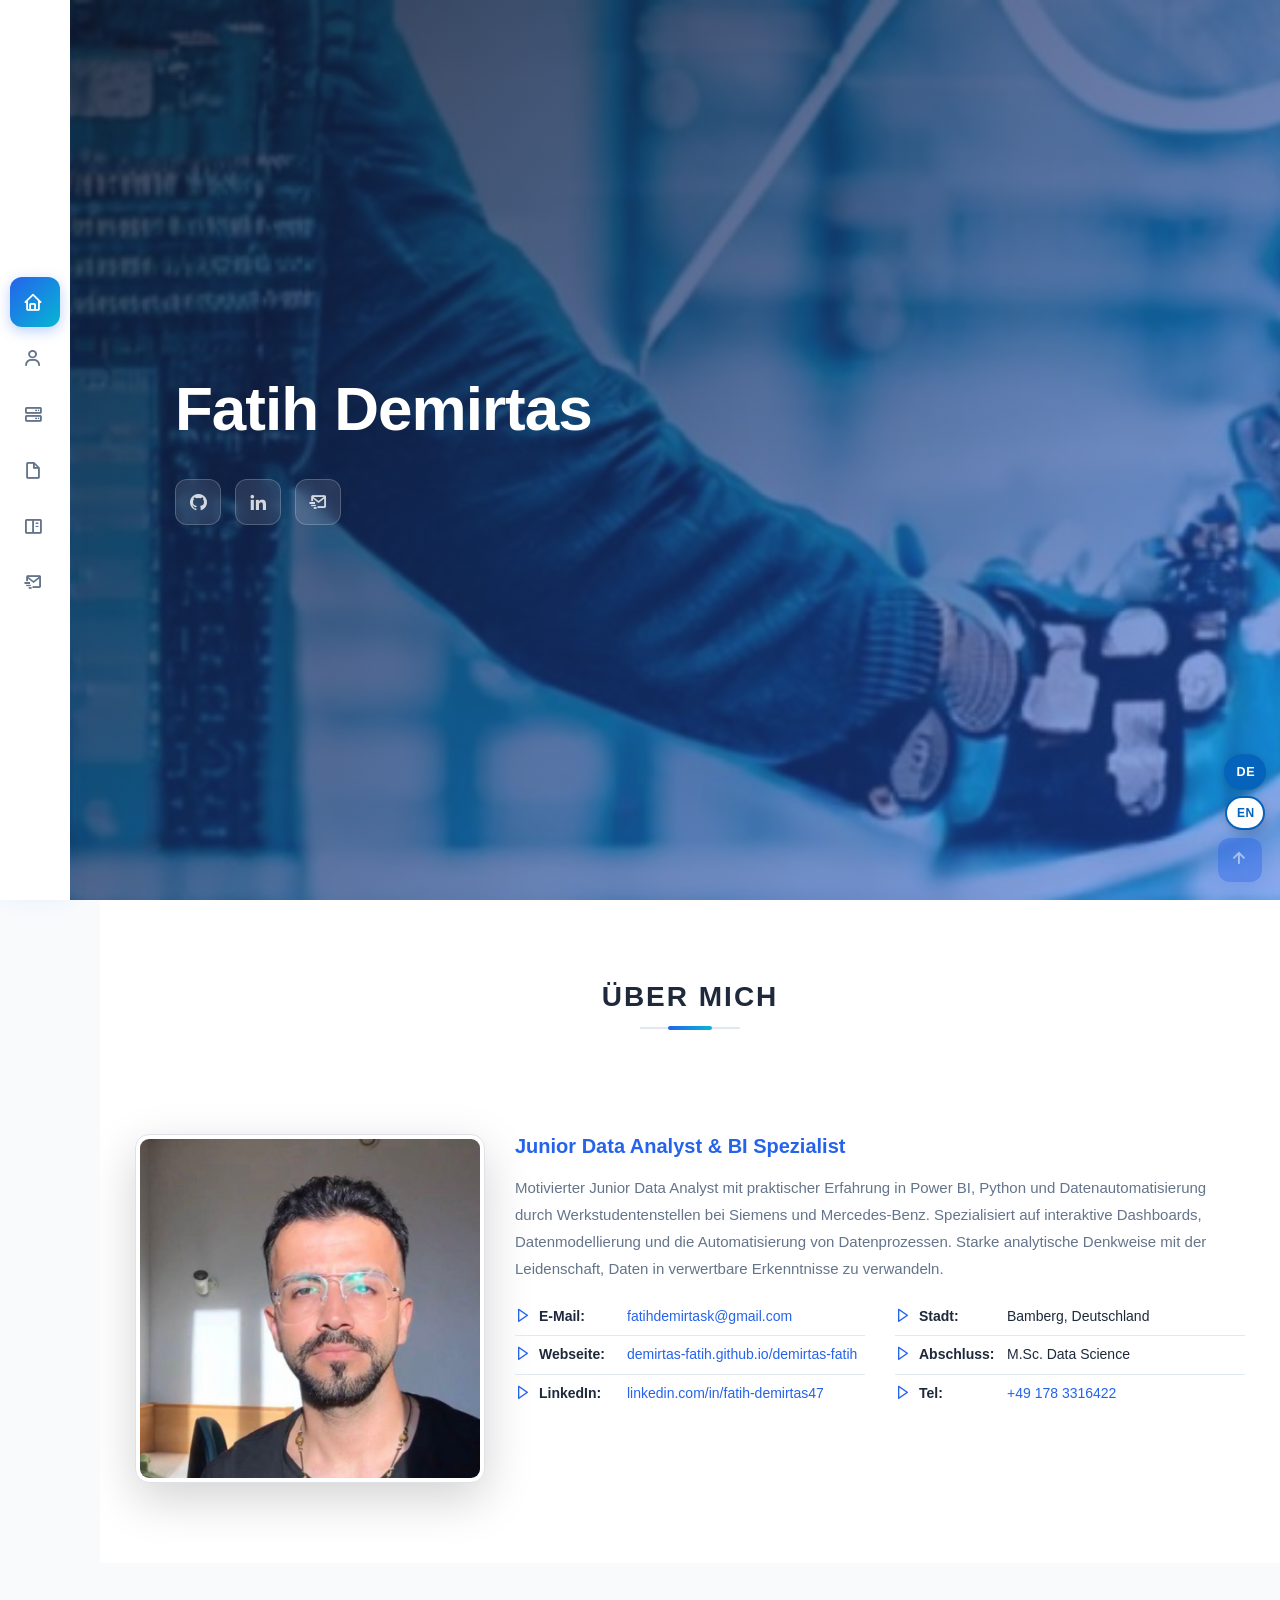
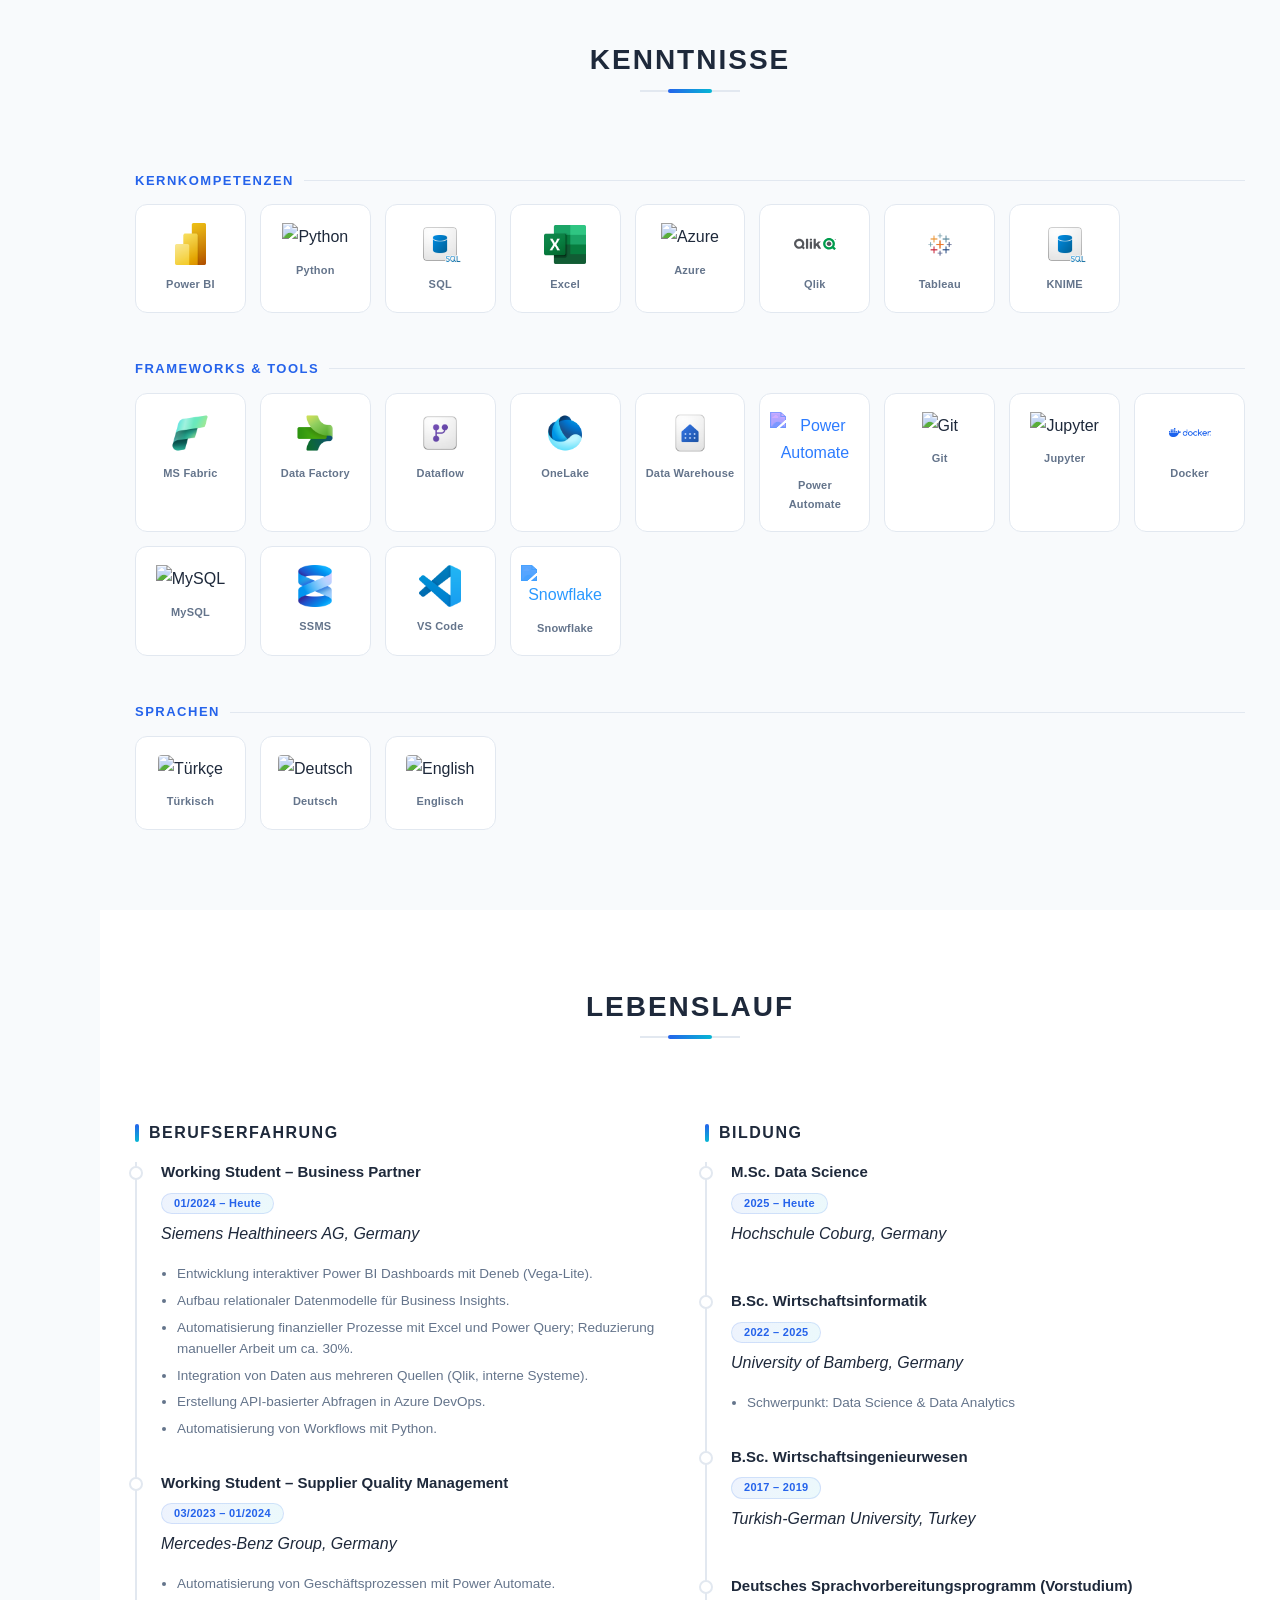
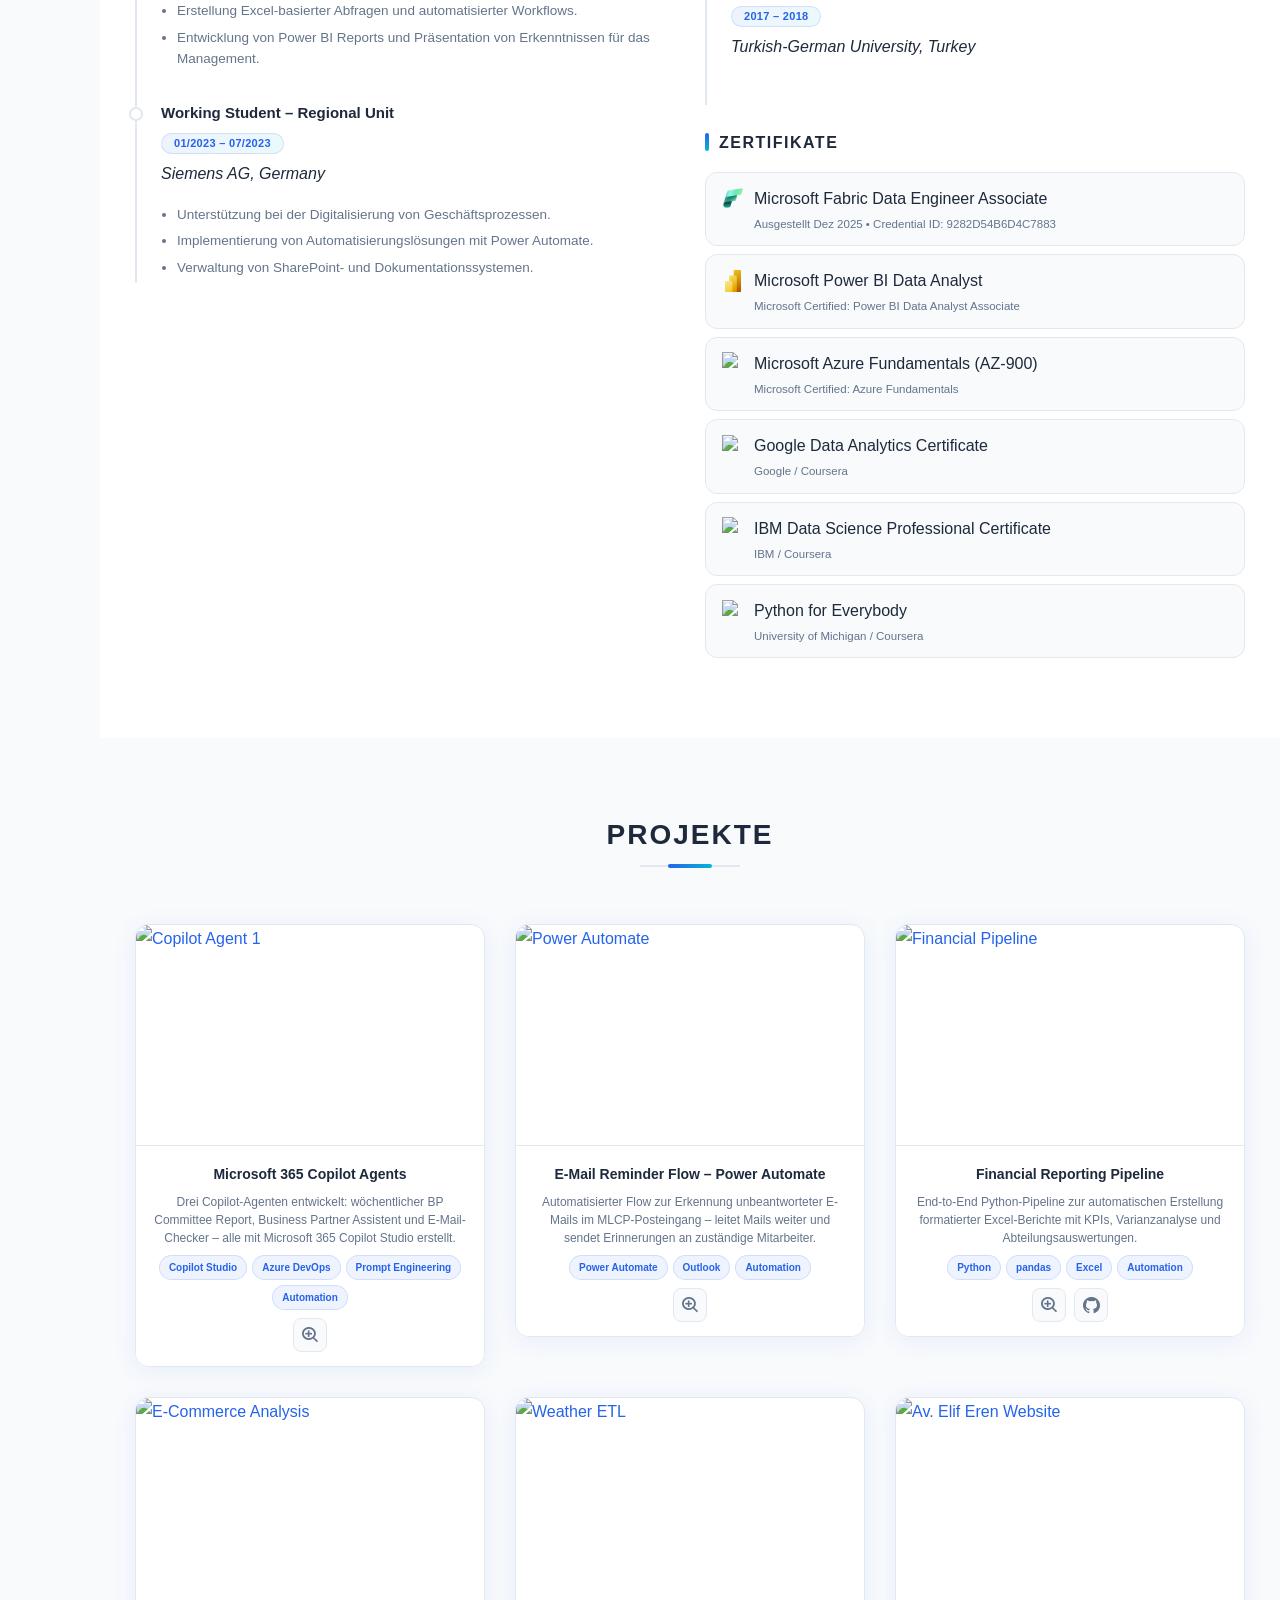
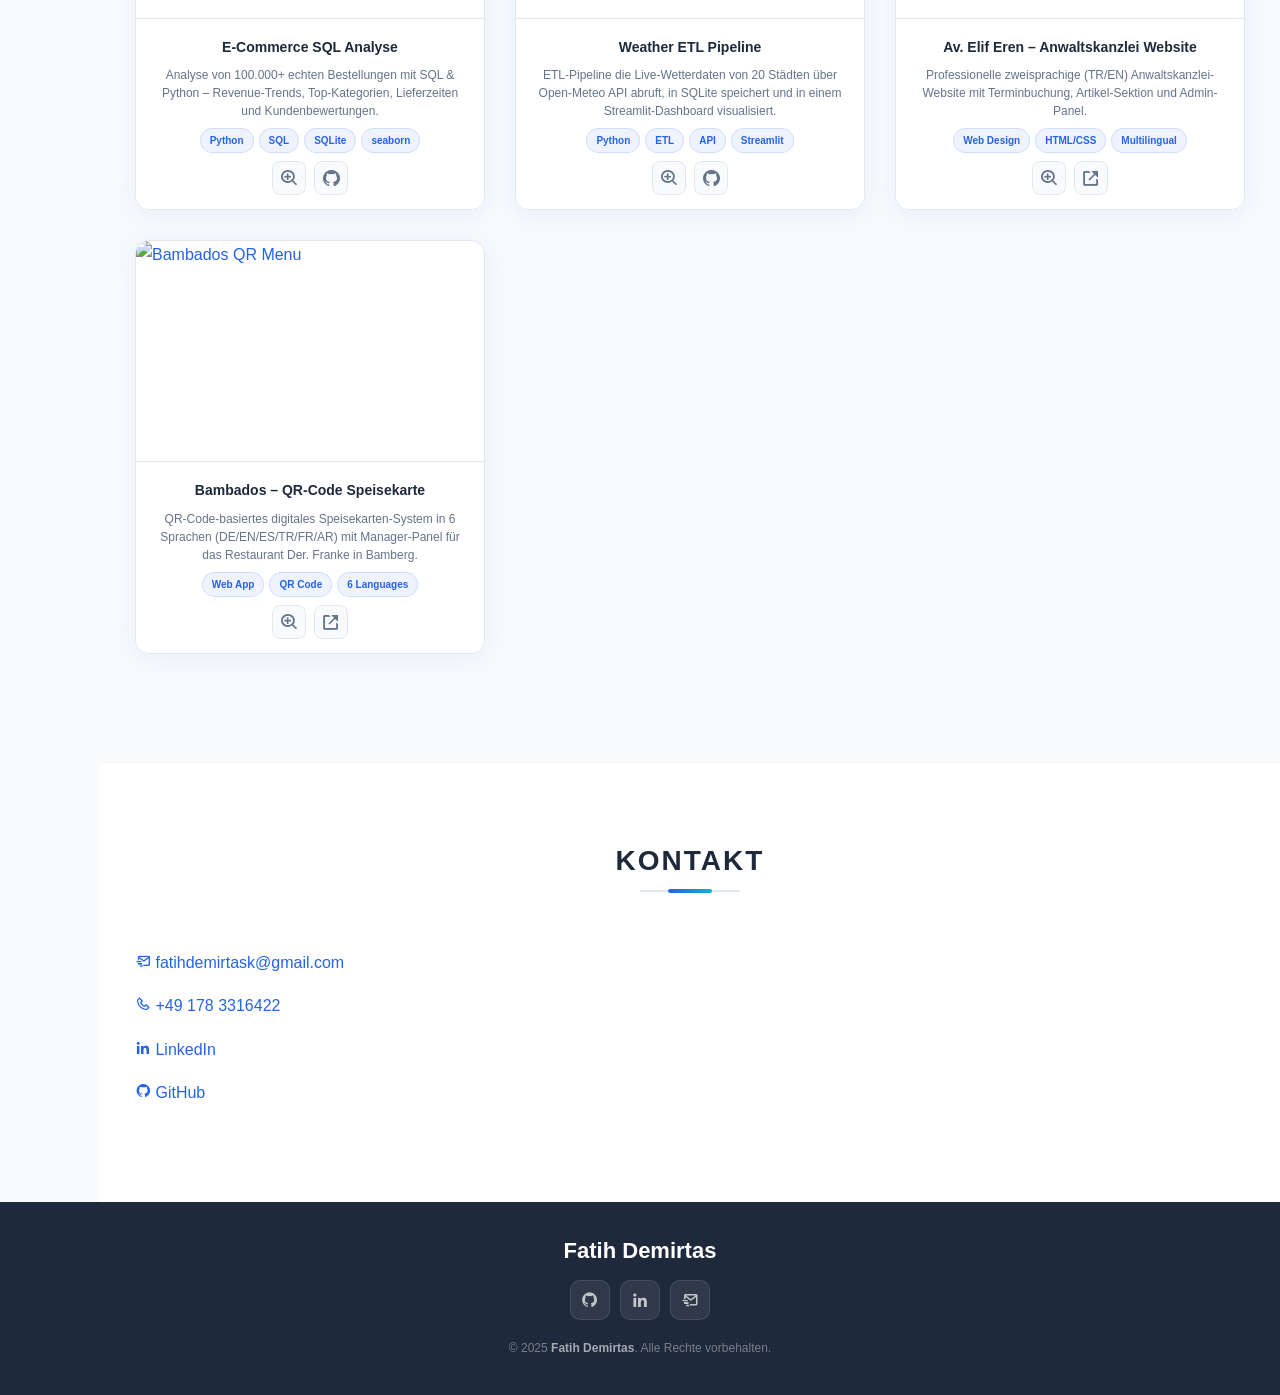
==== commit 11f6f182: "Update fmt.Println message from 'Hello' to 'Goodbye'" ====
--- a/index.html
+++ b/index.html
@@ -32,6 +32,8 @@
 
   <!-- Main CSS -->
   <link rel="stylesheet" href="assets/css/style.css">
+  <!-- GLightbox -->
+  <link rel="stylesheet" href="https://cdn.jsdelivr.net/npm/glightbox/dist/css/glightbox.min.css">
 
   <style>
     /* Language Switcher */
@@ -166,6 +168,8 @@
                     <span data-i18n="about_city_val">Bamberg, Deutschland</span></li>
                   <li><i class="bx bx-right-arrow"></i><strong data-i18n="label_degree">Abschluss:</strong>
                     <span data-i18n="about_degree_val">M.Sc. Data Science</span></li>
+                  <li><i class="bx bx-right-arrow"></i><strong data-i18n="label_phone">Tel:</strong>
+                    <a href="tel:+491783316422">+49 178 3316422</a></li>
                 </ul>
               </div>
             </div>
@@ -189,10 +193,10 @@
           <div><img src="https://cdn.jsdelivr.net/gh/devicons/devicon/icons/python/python-original.svg" alt="Python"><p>Python</p></div>
           <div><img src="assets/img/sql_database.png" alt="SQL"><p>SQL</p></div>
           <div><img src="assets/img/Excel.png" alt="Excel"><p>Excel</p></div>
-          <div><img src="https://cdn.simpleicons.org/microsoftazure/0078D4" alt="Azure"><p>Azure</p></div>
+          <div><img src="https://cdn.jsdelivr.net/gh/devicons/devicon/icons/azure/azure-original.svg" alt="Azure"><p>Azure</p></div>
           <div><img src="assets/img/Qlik_Logo.svg" alt="Qlik"><p>Qlik</p></div>
           <div><img src="assets/img/Tableau.png" alt="Tableau"><p>Tableau</p></div>
-          <div><img src="https://cdn.simpleicons.org/knime/FFBA00" alt="KNIME"><p>KNIME</p></div>
+          <div><img src="https://cdn.jsdelivr.net/gh/devicons/devicon/icons/knime/knime-original.svg" alt="KNIME" onerror="this.src='assets/img/sql_database.png'"><p>KNIME</p></div>
         </div>
 
         <h4 class="mt-5" data-i18n="skills_frameworks">Frameworks &amp; Tools</h4>
@@ -202,13 +206,14 @@
           <div><img src="assets/img/dataflow.png" alt="Dataflow"><p>Dataflow</p></div>
           <div><img src="assets/img/one_lake.png" alt="One Lake"><p>OneLake</p></div>
           <div><img src="assets/img/data_warehouse.png" alt="Data Warehouse"><p>Data Warehouse</p></div>
-          <div><img src="https://cdn.simpleicons.org/microsoftpowerautomate/0066FF" alt="Power Automate"><p>Power Automate</p></div>
+          <div><img src="https://cdn.jsdelivr.net/npm/simple-icons@v11/icons/microsoftpowerautomate.svg" alt="Power Automate" style="filter:invert(27%) sepia(95%) saturate(1200%) hue-rotate(200deg);"><p>Power Automate</p></div>
           <div><img src="https://cdn.jsdelivr.net/gh/devicons/devicon/icons/git/git-original.svg" alt="Git"><p>Git</p></div>
           <div><img src="https://cdn.jsdelivr.net/gh/devicons/devicon/icons/jupyter/jupyter-original.svg" alt="Jupyter"><p>Jupyter</p></div>
           <div><img src="assets/img/docker-logo-blue.png" alt="Docker"><p>Docker</p></div>
           <div><img src="https://cdn.jsdelivr.net/gh/devicons/devicon/icons/mysql/mysql-original.svg" alt="MySQL"><p>MySQL</p></div>
           <div><img src="assets/img/SSMS_21_icon.png" alt="SSMS"><p>SSMS</p></div>
           <div><img src="assets/img/Visual_Studio_Code.png" alt="VS Code"><p>VS Code</p></div>
+          <div><img src="https://cdn.jsdelivr.net/npm/simple-icons@v11/icons/snowflake.svg" alt="Snowflake" style="filter:invert(42%) sepia(93%) saturate(1352%) hue-rotate(187deg);"><p>Snowflake</p></div>
         </div>
 
         <h4 class="mt-5" data-i18n="skills_os">Sprachen</h4>
@@ -305,51 +310,45 @@
             <h3 class="resume-title" data-i18n="resume_certs">Zertifikate</h3>
             <ul class="cert-list">
               <li>
-                <a href="https://learn.microsoft.com/en-us/users/aliyevvusalsphzadp2-9647/credentials/9282d54b6d4c7883" target="_blank" rel="noopener">
-                  <img src="assets/img/ms_fabric_data_16_color.png" alt="Fabric">
+                <span style="display:flex;align-items:center;gap:10px;">
+                  <img src="assets/img/ms_fabric_data_16_color.png" alt="Fabric" style="width:22px;height:22px;object-fit:contain;">
                   <span data-i18n="cert_fabric">Microsoft Fabric Data Engineer Associate</span>
-                  <i class="bx bx-link-external"></i>
-                </a>
+                </span>
                 <small data-i18n="cert1_info">Ausgestellt Dez 2025 • Credential ID: 9282D54B6D4C7883</small>
               </li>
               <li>
-                <a href="https://learn.microsoft.com/en-us/users/aliyevvusalsphzadp2-9647/credentials/9282d54b6d4c7883" target="_blank" rel="noopener">
-                  <img src="assets/img/Power-BI.png" alt="Power BI">
+                <span style="display:flex;align-items:center;gap:10px;">
+                  <img src="assets/img/Power-BI.png" alt="Power BI" style="width:22px;height:22px;object-fit:contain;">
                   <span data-i18n="cert_pbi">Microsoft Power BI Data Analyst</span>
-                  <i class="bx bx-link-external"></i>
-                </a>
+                </span>
                 <small data-i18n="cert2_info">Microsoft Certified: Power BI Data Analyst Associate</small>
               </li>
               <li>
-                <a href="#" target="_blank" rel="noopener">
-                  <img src="https://cdn.simpleicons.org/microsoftazure/0078D4" alt="Azure">
+                <span style="display:flex;align-items:center;gap:10px;">
+                  <img src="https://cdn.simpleicons.org/microsoftazure/0078D4" alt="Azure" style="width:22px;height:22px;object-fit:contain;">
                   <span>Microsoft Azure Fundamentals (AZ-900)</span>
-                  <i class="bx bx-link-external"></i>
-                </a>
+                </span>
                 <small data-i18n="cert6_info">Microsoft Certified: Azure Fundamentals</small>
               </li>
               <li>
-                <a href="#" target="_blank" rel="noopener">
-                  <img src="https://cdn.simpleicons.org/google/4285F4" alt="Google">
+                <span style="display:flex;align-items:center;gap:10px;">
+                  <img src="https://cdn.simpleicons.org/google/4285F4" alt="Google" style="width:22px;height:22px;object-fit:contain;">
                   <span>Google Data Analytics Certificate</span>
-                  <i class="bx bx-link-external"></i>
-                </a>
+                </span>
                 <small data-i18n="cert3_info">Google / Coursera</small>
               </li>
               <li>
-                <a href="#" target="_blank" rel="noopener">
-                  <img src="https://cdn.simpleicons.org/ibm/0530AD" alt="IBM">
+                <span style="display:flex;align-items:center;gap:10px;">
+                  <img src="https://cdn.simpleicons.org/ibm/0530AD" alt="IBM" style="width:22px;height:22px;object-fit:contain;">
                   <span>IBM Data Science Professional Certificate</span>
-                  <i class="bx bx-link-external"></i>
-                </a>
+                </span>
                 <small data-i18n="cert4_info">IBM / Coursera</small>
               </li>
               <li>
-                <a href="#" target="_blank" rel="noopener">
-                  <img src="https://cdn.jsdelivr.net/gh/devicons/devicon/icons/python/python-original.svg" alt="Python">
+                <span style="display:flex;align-items:center;gap:10px;">
+                  <img src="https://cdn.jsdelivr.net/gh/devicons/devicon/icons/python/python-original.svg" alt="Python" style="width:22px;height:22px;object-fit:contain;">
                   <span>Python for Everybody</span>
-                  <i class="bx bx-link-external"></i>
-                </a>
+                </span>
                 <small data-i18n="cert5_info">University of Michigan / Coursera</small>
               </li>
             </ul>
@@ -366,99 +365,49 @@
           <h2 data-i18n="nav_projects">Projekte</h2>
         </div>
 
+
         <div class="row portfolio-container" data-aos="fade-up" data-aos-delay="200">
 
-          <!-- Project: Sales Performance Dashboard -->
+          <!-- Project: Copilot Studio Agents -->
           <div class="col-lg-4 col-md-6 portfolio-item">
             <div class="portfolio-wrap">
-              <img src="assets/img/Projects_pictures/Pollmeier_1.png" class="img-fluid" alt="Sales Performance Dashboard" loading="lazy">
+              <a href="assets/img/Projects_pictures/copilot_1.png" class="glightbox" data-gallery="copilot" data-title="Microsoft 365 Copilot Agents – Business Partner Assistant">
+                <img src="assets/img/Projects_pictures/copilot_1.png" class="img-fluid" alt="Copilot Agent 1" loading="lazy" style="height:220px;object-fit:cover;">
+              </a>
+              <a href="assets/img/Projects_pictures/copilot_2.png" class="glightbox" data-gallery="copilot" data-title="BP Committee Report Weekly Agent" style="display:none"></a>
+              <a href="assets/img/Projects_pictures/copilot_3.png" class="glightbox" data-gallery="copilot" data-title="E-Mail Checker Agent" style="display:none"></a>
               <div class="portfolio-info">
-                <a href="https://github.com/demirtas-fatih" target="_blank" rel="noopener" data-i18n="proj1_title">Sales Performance Dashboard</a>
+                <a href="assets/img/Projects_pictures/copilot_1.png" class="glightbox" data-gallery="copilot" data-i18n="proj11_title">Microsoft 365 Copilot Agents</a>
+                <p class="portfolio-desc" data-i18n="proj11_desc" style="font-size:12px;color:var(--text-muted);margin:6px 0 8px;line-height:1.5;"></p>
                 <div class="project-tags">
-                  <span class="project-tag">Power BI</span>
-                  <span class="project-tag">DAX</span>
-                  <span class="project-tag">Data Modeling</span>
+                  <span class="project-tag">Copilot Studio</span>
+                  <span class="project-tag">Azure DevOps</span>
+                  <span class="project-tag">Prompt Engineering</span>
+                  <span class="project-tag">Automation</span>
                 </div>
                 <div class="portfolio-links mt-2">
-                  <a href="assets/img/Projects_pictures/Pollmeier_1.png" title="Preview"><i class="bx bx-zoom-in"></i></a>
-                </div>
-              </div>
-            </div>
-          </div>
-
-          <!-- Project: Pollmeier Power BI -->
+                  <a href="assets/img/Projects_pictures/copilot_1.png" class="glightbox" data-gallery="copilot" title="Preview"><i class="bx bx-zoom-in"></i></a>
+                </div>
+              </div>
+            </div>
+          </div>
+
+          <!-- Project: Power Automate Email Reminder -->
           <div class="col-lg-4 col-md-6 portfolio-item">
             <div class="portfolio-wrap">
-              <div id="project3Carousel" class="carousel slide" data-ride="carousel">
-                <div class="carousel-inner">
-                  <div class="carousel-item active"><img src="assets/img/Projects_pictures/Pollmeier_1.png" class="img-fluid" alt="Pollmeier 1" loading="lazy"></div>
-                  <div class="carousel-item"><img src="assets/img/Projects_pictures/Pollmeier_2.png" class="img-fluid" alt="Pollmeier 2" loading="lazy"></div>
-                  <div class="carousel-item"><img src="assets/img/Projects_pictures/Pollmeier_3.png" class="img-fluid" alt="Pollmeier 3" loading="lazy"></div>
-                  <div class="carousel-item"><img src="assets/img/Projects_pictures/Pollmeier_4.png" class="img-fluid" alt="Pollmeier 4" loading="lazy"></div>
-                </div>
-                <a class="carousel-control-prev" href="#project3Carousel" role="button" data-slide="prev"><span class="carousel-control-prev-icon"></span></a>
-                <a class="carousel-control-next" href="#project3Carousel" role="button" data-slide="next"><span class="carousel-control-next-icon"></span></a>
-              </div>
+              <a href="assets/img/Projects_pictures/power_automate.png" class="glightbox" data-gallery="automate" data-title="Email Reminder Flow – Power Automate">
+                <img src="assets/img/Projects_pictures/power_automate.png" class="img-fluid" alt="Power Automate" loading="lazy" style="height:220px;object-fit:cover;">
+              </a>
               <div class="portfolio-info">
-                <a href="assets/Pro/Pollmeier.pbix" download data-i18n="proj3_title">Pollmeier – Power BI Dashboard</a>
+                <a href="assets/img/Projects_pictures/power_automate.png" class="glightbox" data-gallery="automate" data-i18n="proj12_title">Email Reminder Flow – Power Automate</a>
+                <p class="portfolio-desc" data-i18n="proj12_desc" style="font-size:12px;color:var(--text-muted);margin:6px 0 8px;line-height:1.5;"></p>
                 <div class="project-tags">
-                  <span class="project-tag">Power BI</span>
-                  <span class="project-tag">Quality Management</span>
+                  <span class="project-tag">Power Automate</span>
+                  <span class="project-tag">Outlook</span>
+                  <span class="project-tag">Automation</span>
                 </div>
                 <div class="portfolio-links mt-2">
-                  <a href="assets/img/Projects_pictures/Pollmeier_1.png" title="Preview"><i class="bx bx-zoom-in"></i></a>
-                  <a href="assets/Pro/Pollmeier.pbix" download title="Download"><i class="bx bx-download"></i></a>
-                </div>
-              </div>
-            </div>
-          </div>
-
-          <!-- Project: WIAI -->
-          <div class="col-lg-4 col-md-6 portfolio-item">
-            <div class="portfolio-wrap">
-              <div id="project1Carousel" class="carousel slide" data-ride="carousel">
-                <div class="carousel-inner">
-                  <div class="carousel-item active"><img src="assets/img/Projects_pictures/WIAI_Uberblick.png" class="img-fluid" alt="WIAI 1" loading="lazy"></div>
-                  <div class="carousel-item"><img src="assets/img/Projects_pictures/Studierenden_Entwicklung.png" class="img-fluid" alt="WIAI 2" loading="lazy"></div>
-                  <div class="carousel-item"><img src="assets/img/Projects_pictures/Abschlussanlyse.png" class="img-fluid" alt="WIAI 3" loading="lazy"></div>
-                  <div class="carousel-item"><img src="assets/img/Projects_pictures/Statistischen_Visio.png" class="img-fluid" alt="WIAI 4" loading="lazy"></div>
-                </div>
-                <a class="carousel-control-prev" href="#project1Carousel" role="button" data-slide="prev"><span class="carousel-control-prev-icon"></span></a>
-                <a class="carousel-control-next" href="#project1Carousel" role="button" data-slide="next"><span class="carousel-control-next-icon"></span></a>
-              </div>
-              <div class="portfolio-info">
-                <a href="https://github.com/demirtas-fatih" target="_blank" rel="noopener" data-i18n="proj4_title">WIAI – University Analysis</a>
-                <div class="project-tags">
-                  <span class="project-tag">Data Analysis</span>
-                  <span class="project-tag">Visualization</span>
-                </div>
-                <div class="portfolio-links mt-2">
-                  <a href="assets/img/Projects_pictures/WIAI_Uberblick.png" title="Preview"><i class="bx bx-zoom-in"></i></a>
-                </div>
-              </div>
-            </div>
-          </div>
-
-          <!-- Project: AKIPAS -->
-          <div class="col-lg-4 col-md-6 portfolio-item">
-            <div class="portfolio-wrap">
-              <div id="project2Carousel" class="carousel slide" data-ride="carousel">
-                <div class="carousel-inner">
-                  <div class="carousel-item active"><img src="assets/img/Projects_pictures/AKIPAS_1.png" class="img-fluid" alt="AKIPAS 1" loading="lazy"></div>
-                  <div class="carousel-item"><img src="assets/img/Projects_pictures/AKIPAS_2.png" class="img-fluid" alt="AKIPAS 2" loading="lazy"></div>
-                  <div class="carousel-item"><img src="assets/img/Projects_pictures/AKIPAS_3.png" class="img-fluid" alt="AKIPAS 3" loading="lazy"></div>
-                </div>
-                <a class="carousel-control-prev" href="#project2Carousel" role="button" data-slide="prev"><span class="carousel-control-prev-icon"></span></a>
-                <a class="carousel-control-next" href="#project2Carousel" role="button" data-slide="next"><span class="carousel-control-next-icon"></span></a>
-              </div>
-              <div class="portfolio-info">
-                <a href="https://github.com/demirtas-fatih" target="_blank" rel="noopener" data-i18n="proj5_title">AKIPAS – AI Production System</a>
-                <div class="project-tags">
-                  <span class="project-tag">AI</span>
-                  <span class="project-tag">Data Engineering</span>
-                </div>
-                <div class="portfolio-links mt-2">
-                  <a href="assets/img/Projects_pictures/AKIPAS_1.png" title="Preview"><i class="bx bx-zoom-in"></i></a>
+                  <a href="assets/img/Projects_pictures/power_automate.png" class="glightbox" data-gallery="automate" title="Preview"><i class="bx bx-zoom-in"></i></a>
                 </div>
               </div>
             </div>
@@ -467,9 +416,12 @@
           <!-- Project: Financial Reporting Pipeline -->
           <div class="col-lg-4 col-md-6 portfolio-item">
             <div class="portfolio-wrap">
-              <img src="assets/img/Projects_pictures/financial_pipeline.png" class="img-fluid" alt="Financial Reporting Pipeline" loading="lazy" style="height:220px;object-fit:cover;">
+              <a href="assets/img/Projects_pictures/financial_pipeline.png" class="glightbox" data-gallery="financial" data-title="Financial Reporting Pipeline – Executive Summary">
+                <img src="assets/img/Projects_pictures/financial_pipeline.png" class="img-fluid" alt="Financial Pipeline" loading="lazy" style="height:220px;object-fit:cover;">
+              </a>
               <div class="portfolio-info">
                 <a href="https://github.com/demirtas-fatih/financial-reporting-pipeline" target="_blank" rel="noopener" data-i18n="proj6_title">Financial Reporting Pipeline</a>
+                <p class="portfolio-desc" data-i18n="proj6_desc" style="font-size:12px;color:var(--text-muted);margin:6px 0 8px;line-height:1.5;"></p>
                 <div class="project-tags">
                   <span class="project-tag">Python</span>
                   <span class="project-tag">pandas</span>
@@ -477,6 +429,7 @@
                   <span class="project-tag">Automation</span>
                 </div>
                 <div class="portfolio-links mt-2">
+                  <a href="assets/img/Projects_pictures/financial_pipeline.png" class="glightbox" data-gallery="financial" title="Preview"><i class="bx bx-zoom-in"></i></a>
                   <a href="https://github.com/demirtas-fatih/financial-reporting-pipeline" target="_blank" rel="noopener" title="GitHub"><i class="bx bxl-github"></i></a>
                 </div>
               </div>
@@ -486,9 +439,12 @@
           <!-- Project: E-Commerce SQL Analysis -->
           <div class="col-lg-4 col-md-6 portfolio-item">
             <div class="portfolio-wrap">
-              <img src="assets/img/Projects_pictures/ecommerce_analysis.png" class="img-fluid" alt="E-Commerce SQL Analysis" loading="lazy" style="height:220px;object-fit:cover;">
+              <a href="assets/img/Projects_pictures/ecommerce_analysis.png" class="glightbox" data-gallery="ecommerce" data-title="E-Commerce SQL Analysis – Monthly Revenue">
+                <img src="assets/img/Projects_pictures/ecommerce_analysis.png" class="img-fluid" alt="E-Commerce Analysis" loading="lazy" style="height:220px;object-fit:cover;">
+              </a>
               <div class="portfolio-info">
                 <a href="https://github.com/demirtas-fatih/ecommerce-sql-analysis" target="_blank" rel="noopener" data-i18n="proj7_title">E-Commerce SQL Analysis</a>
+                <p class="portfolio-desc" data-i18n="proj7_desc" style="font-size:12px;color:var(--text-muted);margin:6px 0 8px;line-height:1.5;"></p>
                 <div class="project-tags">
                   <span class="project-tag">Python</span>
                   <span class="project-tag">SQL</span>
@@ -496,6 +452,7 @@
                   <span class="project-tag">seaborn</span>
                 </div>
                 <div class="portfolio-links mt-2">
+                  <a href="assets/img/Projects_pictures/ecommerce_analysis.png" class="glightbox" data-gallery="ecommerce" title="Preview"><i class="bx bx-zoom-in"></i></a>
                   <a href="https://github.com/demirtas-fatih/ecommerce-sql-analysis" target="_blank" rel="noopener" title="GitHub"><i class="bx bxl-github"></i></a>
                 </div>
               </div>
@@ -505,9 +462,12 @@
           <!-- Project: Weather ETL Pipeline -->
           <div class="col-lg-4 col-md-6 portfolio-item">
             <div class="portfolio-wrap">
-              <img src="assets/img/Projects_pictures/weather_etl.png" class="img-fluid" alt="Weather ETL Pipeline" loading="lazy" style="height:220px;object-fit:cover;">
+              <a href="assets/img/Projects_pictures/weather_etl.png" class="glightbox" data-gallery="weather" data-title="Weather ETL Pipeline – Live Dashboard">
+                <img src="assets/img/Projects_pictures/weather_etl.png" class="img-fluid" alt="Weather ETL" loading="lazy" style="height:220px;object-fit:cover;">
+              </a>
               <div class="portfolio-info">
                 <a href="https://github.com/demirtas-fatih/weather-etl-pipeline" target="_blank" rel="noopener" data-i18n="proj8_title">Weather ETL Pipeline</a>
+                <p class="portfolio-desc" data-i18n="proj8_desc" style="font-size:12px;color:var(--text-muted);margin:6px 0 8px;line-height:1.5;"></p>
                 <div class="project-tags">
                   <span class="project-tag">Python</span>
                   <span class="project-tag">ETL</span>
@@ -515,7 +475,52 @@
                   <span class="project-tag">Streamlit</span>
                 </div>
                 <div class="portfolio-links mt-2">
+                  <a href="assets/img/Projects_pictures/weather_etl.png" class="glightbox" data-gallery="weather" title="Preview"><i class="bx bx-zoom-in"></i></a>
                   <a href="https://github.com/demirtas-fatih/weather-etl-pipeline" target="_blank" rel="noopener" title="GitHub"><i class="bx bxl-github"></i></a>
+                </div>
+              </div>
+            </div>
+          </div>
+
+          <!-- Project: Av. Elif Eren Website -->
+          <div class="col-lg-4 col-md-6 portfolio-item">
+            <div class="portfolio-wrap">
+              <a href="assets/img/Projects_pictures/elif_eren.png" class="glightbox" data-gallery="elif" data-title="Av. Elif Eren – Law Office Website">
+                <img src="assets/img/Projects_pictures/elif_eren.png" class="img-fluid" alt="Av. Elif Eren Website" loading="lazy" style="height:220px;object-fit:cover;">
+              </a>
+              <div class="portfolio-info">
+                <a href="https://velvety-meerkat-432a7f.netlify.app" target="_blank" rel="noopener" data-i18n="proj9_title">Av. Elif Eren – Law Office Website</a>
+                <p class="portfolio-desc" data-i18n="proj9_desc" style="font-size:12px;color:var(--text-muted);margin:6px 0 8px;line-height:1.5;"></p>
+                <div class="project-tags">
+                  <span class="project-tag">Web Design</span>
+                  <span class="project-tag">HTML/CSS</span>
+                  <span class="project-tag">Multilingual</span>
+                </div>
+                <div class="portfolio-links mt-2">
+                  <a href="assets/img/Projects_pictures/elif_eren.png" class="glightbox" data-gallery="elif" title="Preview"><i class="bx bx-zoom-in"></i></a>
+                  <a href="https://velvety-meerkat-432a7f.netlify.app" target="_blank" rel="noopener" title="Live Site"><i class="bx bx-link-external"></i></a>
+                </div>
+              </div>
+            </div>
+          </div>
+
+          <!-- Project: Bambados QR Menu -->
+          <div class="col-lg-4 col-md-6 portfolio-item">
+            <div class="portfolio-wrap">
+              <a href="assets/img/Projects_pictures/bambados_menu.png" class="glightbox" data-gallery="bambados" data-title="Bambados – QR Code Menu">
+                <img src="assets/img/Projects_pictures/bambados_menu.png" class="img-fluid" alt="Bambados QR Menu" loading="lazy" style="height:220px;object-fit:cover;">
+              </a>
+              <div class="portfolio-info">
+                <a href="https://menuqr-kappa.vercel.app/" target="_blank" rel="noopener" data-i18n="proj10_title">Bambados – QR Code Menu</a>
+                <p class="portfolio-desc" data-i18n="proj10_desc" style="font-size:12px;color:var(--text-muted);margin:6px 0 8px;line-height:1.5;"></p>
+                <div class="project-tags">
+                  <span class="project-tag">Web App</span>
+                  <span class="project-tag">QR Code</span>
+                  <span class="project-tag">6 Languages</span>
+                </div>
+                <div class="portfolio-links mt-2">
+                  <a href="assets/img/Projects_pictures/bambados_menu.png" class="glightbox" data-gallery="bambados" title="Preview"><i class="bx bx-zoom-in"></i></a>
+                  <a href="https://menuqr-kappa.vercel.app/" target="_blank" rel="noopener" title="Live Site"><i class="bx bx-link-external"></i></a>
                 </div>
               </div>
             </div>
@@ -532,7 +537,7 @@
           <h2 data-i18n="nav_contact">Kontakt</h2>
         </div>
         <p><a href="mailto:fatihdemirtask@gmail.com"><i class="bx bx-mail-send"></i> fatihdemirtask@gmail.com</a></p>
-        <p><i class="bx bx-phone"></i> +49 1525 54501791</p>
+        <p><a href="tel:+491783316422"><i class="bx bx-phone"></i> +49 178 3316422</a></p>
         <p><a href="https://www.linkedin.com/in/fatih-demirtas47/" target="_blank" rel="noopener"><i class="bx bxl-linkedin"></i> LinkedIn</a></p>
         <p><a href="https://github.com/demirtas-fatih" target="_blank" rel="noopener"><i class="bx bxl-github"></i> GitHub</a></p>
       </div>
@@ -565,6 +570,17 @@
 
   <!-- Main JS -->
   <script src="assets/js/main.js"></script>
+  <!-- GLightbox -->
+  <script src="https://cdn.jsdelivr.net/npm/glightbox/dist/js/glightbox.min.js"></script>
+  <script>
+    const lightbox = GLightbox({
+      selector: '.glightbox',
+      touchNavigation: true,
+      loop: true,
+      zoomable: true,
+      draggable: true,
+    });
+  </script>
 
   <!-- i18n Script -->
   <script>
@@ -594,6 +610,15 @@
         cert6_info: "Microsoft Certified: Azure Fundamentals",
         proj1_title: "Sales Performance Dashboard", proj2_title: "Automation Tool – Gewinnkalkulation", proj3_title: "Pollmeier – Power BI Dashboard", proj4_title: "WIAI – Universitätsanalyse", proj5_title: "AKIPAS – KI Produktionssystem",
         proj6_title: "Financial Reporting Pipeline", proj7_title: "E-Commerce SQL Analyse", proj8_title: "Weather ETL Pipeline",
+        proj9_title: "Av. Elif Eren – Anwaltskanzlei Website", proj10_title: "Bambados – QR-Code Speisekarte",
+        proj11_title: "Microsoft 365 Copilot Agents", proj12_title: "E-Mail Reminder Flow – Power Automate",
+        proj6_desc: "End-to-End Python-Pipeline zur automatischen Erstellung formatierter Excel-Berichte mit KPIs, Varianzanalyse und Abteilungsauswertungen.",
+        proj7_desc: "Analyse von 100.000+ echten Bestellungen mit SQL & Python – Revenue-Trends, Top-Kategorien, Lieferzeiten und Kundenbewertungen.",
+        proj8_desc: "ETL-Pipeline die Live-Wetterdaten von 20 Städten über Open-Meteo API abruft, in SQLite speichert und in einem Streamlit-Dashboard visualisiert.",
+        proj9_desc: "Professionelle zweisprachige (TR/EN) Anwaltskanzlei-Website mit Terminbuchung, Artikel-Sektion und Admin-Panel.",
+        proj10_desc: "QR-Code-basiertes digitales Speisekarten-System in 6 Sprachen (DE/EN/ES/TR/FR/AR) mit Manager-Panel für das Restaurant Der. Franke in Bamberg.",
+        proj11_desc: "Drei Copilot-Agenten entwickelt: wöchentlicher BP Committee Report, Business Partner Assistent und E-Mail-Checker – alle mit Microsoft 365 Copilot Studio erstellt.",
+        proj12_desc: "Automatisierter Flow zur Erkennung unbeantworteter E-Mails im MLCP-Posteingang – leitet Mails weiter und sendet Erinnerungen an zuständige Mitarbeiter.",
         footer_rights: "Alle Rechte vorbehalten."
       },
       en: {
@@ -621,6 +646,15 @@
         cert6_info: "Microsoft Certified: Azure Fundamentals",
         proj1_title: "Sales Performance Dashboard", proj2_title: "Automation Tool – Profit Calculation", proj3_title: "Pollmeier – Power BI Dashboard", proj4_title: "WIAI – University Analysis", proj5_title: "AKIPAS – AI Production System",
         proj6_title: "Financial Reporting Pipeline", proj7_title: "E-Commerce SQL Analysis", proj8_title: "Weather ETL Pipeline",
+        proj9_title: "Av. Elif Eren – Law Office Website", proj10_title: "Bambados – QR Code Menu",
+        proj11_title: "Microsoft 365 Copilot Agents", proj12_title: "Email Reminder Flow – Power Automate",
+        proj6_desc: "End-to-end Python pipeline that automatically generates formatted Excel reports with KPIs, variance analysis, and department breakdowns.",
+        proj7_desc: "Analysis of 100k+ real orders using SQL & Python – revenue trends, top categories, delivery times, and customer reviews.",
+        proj8_desc: "ETL pipeline fetching live weather data for 20 cities via Open-Meteo API, storing it in SQLite, and visualizing it in a Streamlit dashboard.",
+        proj9_desc: "Professional bilingual (TR/EN) law office website with appointment booking, articles section, and admin panel.",
+        proj10_desc: "QR code-based digital menu system in 6 languages (DE/EN/ES/TR/FR/AR) with manager panel for restaurant Der. Franke in Bamberg.",
+        proj11_desc: "Built 3 Copilot agents: weekly BP Committee Report, Business Partner Assistant, and Email Checker – all created with Microsoft 365 Copilot Studio.",
+        proj12_desc: "Automated flow to detect unanswered emails in the MLCP inbox – forwards emails and sends reminders to responsible employees.",
         footer_rights: "All Rights Reserved."
       }
     };
--- a/assets/css/style.css
+++ b/assets/css/style.css
@@ -1,557 +1,158 @@
 :root {
-    --brand: #0563bb;
-    --brand-2: #0678e3;
-    --text: #45505b;
+    --brand: #2563eb;
+    --brand-2: #1d4ed8;
+    --brand-light: #3b82f6;
+    --accent: #06b6d4;
+    --text: #1e293b;
+    --text-muted: #64748b;
+    --bg-light: #f8fafc;
+    --bg-card: #ffffff;
+    --border: #e2e8f0;
+    --shadow: 0 4px 24px rgba(37,99,235,0.08);
+    --shadow-hover: 0 8px 32px rgba(37,99,235,0.18);
+    --radius: 14px;
+    --transition: 0.3s cubic-bezier(.4,0,.2,1);
 }
 
+* { box-sizing: border-box; margin: 0; padding: 0; }
+html { scroll-behavior: smooth; }
+body { font-family: "Inter", "Open Sans", sans-serif; color: var(--text); background: #f8fafc; line-height: 1.7; }
+a { color: var(--brand); text-decoration: none; transition: color var(--transition); }
+a:hover { color: var(--brand-light); text-decoration: none; }
+h1,h2,h3,h4,h5,h6 { font-family: "Raleway", sans-serif; font-weight: 700; }
 
-/* ========== Base ========== */
+/* Back to top */
+.back-to-top { position: fixed; display: none; width: 44px; height: 44px; border-radius: 12px; right: 18px; bottom: 18px; background: var(--brand); color: #fff; z-index: 99999; box-shadow: 0 4px 16px rgba(37,99,235,0.3); transition: all var(--transition); }
+.back-to-top i { font-size: 22px; position: absolute; top: 9px; left: 10px; }
+.back-to-top:hover { background: var(--brand-2); transform: translateY(-2px); box-shadow: 0 8px 24px rgba(37,99,235,0.4); }
 
-* {
-    box-sizing: border-box;
-}
+/* Preloader */
+#preloader { position: fixed; inset: 0; z-index: 9999; overflow: hidden; background: #fff; }
+#preloader:before { content: ""; position: fixed; top: calc(50% - 30px); left: calc(50% - 30px); width: 60px; height: 60px; border-radius: 50%; border: 4px solid var(--border); border-top-color: var(--brand); animation: spin 0.8s linear infinite; }
+@keyframes spin { to { transform: rotate(360deg); } }
+@media (max-width: 768px) { [data-aos-delay] { transition-delay: 0s !important; } }
 
-html {
-    scroll-behavior: smooth;
-}
+/* Lang switcher */
+.lang-switcher { position: fixed; bottom: 70px; right: 15px; z-index: 99998; display: flex; flex-direction: column; gap: 6px; }
+.lang-btn { background: #fff; border: 2px solid var(--brand); color: var(--brand); font-size: 11px; font-weight: 700; letter-spacing: 0.5px; padding: 5px 10px; border-radius: 10px; cursor: pointer; box-shadow: var(--shadow); transition: all var(--transition); width: 40px; text-align: center; }
+.lang-btn:hover, .lang-btn.active { background: var(--brand); color: #fff; transform: scale(1.05); }
 
-body {
-    font-family: "Open Sans", sans-serif;
-    color: #272829;
-}
-
-a {
-    color: var(--brand);
-}
-
-a:hover {
-    color: #067ded;
-    text-decoration: none;
-}
-
-h1,
-h2,
-h3,
-h4,
-h5,
-h6 {
-    font-family: "Raleway", sans-serif;
-}
-
-
-/* ========== Back to top ========== */
-
-.back-to-top {
-    position: fixed;
-    display: none;
-    width: 40px;
-    height: 40px;
-    border-radius: 50px;
-    right: 15px;
-    bottom: 15px;
-    background: var(--brand);
-    color: #fff;
-    z-index: 99999;
-}
-
-.back-to-top i {
-    font-size: 24px;
-    position: absolute;
-    top: 7px;
-    left: 8px;
-}
-
-.back-to-top:hover {
-    background: var(--brand-2);
-}
-
-
-/* ========== Preloader ========== */
-
-#preloader {
-    position: fixed;
-    inset: 0;
-    z-index: 9999;
-    overflow: hidden;
-    background: #fff;
-}
-
-#preloader:before {
-    content: "";
-    position: fixed;
-    top: calc(50% - 30px);
-    left: calc(50% - 30px);
-    width: 60px;
-    height: 60px;
-    border-radius: 50%;
-    border: 6px solid var(--brand);
-    border-top-color: #fff;
-    border-bottom-color: #fff;
-    animation: spin 1s linear infinite;
-}
-
-@keyframes spin {
-    to {
-        transform: rotate(360deg);
-    }
-}
-
-@media (max-width:768px) {
-    [data-aos-delay] {
-        transition-delay: 0s !important;
-    }
-}
-
-
-/* ========== Header/Nav ========== */
-
-#header {
-    position: fixed;
-    top: 0;
-    left: 0;
-    bottom: 0;
-    z-index: 9997;
-    transition: .5s;
-    padding: 15px;
-    overflow-y: auto;
-}
-
-@media (max-width:992px) {
-    #header {
-        width: 300px;
-        background: #fff;
-        border-right: 1px solid #e6e9ec;
-        left: -300px;
-    }
-}
-
-@media (min-width:992px) {
-    #main {
-        margin-left: 100px;
-    }
-}
-
-.nav-menu * {
-    margin: 0;
-    padding: 0;
-    list-style: none;
-}
-
-.nav-menu>ul>li {
-    white-space: nowrap;
-}
-
-.nav-menu a {
-    display: flex;
-    align-items: center;
-    color: var(--text);
-    padding: 10px 18px;
-    margin-bottom: 8px;
-    transition: .3s;
-    font-size: 15px;
-    border-radius: 50px;
-    background: #f2f3f5;
-    height: 56px;
-    width: 100%;
-    overflow: hidden;
-}
-
-.nav-menu a i {
-    font-size: 20px;
-}
-
-.nav-menu a span {
-    padding: 0 5px 0 7px;
-    color: var(--text);
-}
-
-@media (min-width:992px) {
-    .nav-menu a {
-        width: 56px;
-    }
-    .nav-menu a span {
-        display: none;
-        color: #fff;
-    }
-}
-
-.nav-menu a:hover,
-.nav-menu .active>a,
-.nav-menu li:hover>a {
-    color: #fff;
-    background: var(--brand);
-}
-
-.nav-menu a:hover span,
-.nav-menu .active>a span,
-.nav-menu li:hover>a span {
-    color: #fff;
-}
-
-.nav-menu a:hover,
-.nav-menu li:hover>a {
-    width: 100%;
-}
-
-.nav-menu a:hover span,
-.nav-menu li:hover>a span {
-    display: block;
-}
-
+/* Header/Nav */
+#header { position: fixed; top: 0; left: 0; bottom: 0; z-index: 9997; transition: .4s; padding: 20px 10px; overflow-y: auto; background: #fff; box-shadow: 2px 0 20px rgba(37,99,235,0.06); }
+@media (max-width: 992px) { #header { width: 280px; left: -280px; border-right: 1px solid var(--border); } }
+@media (min-width: 992px) { #main { margin-left: 100px; } }
+.nav-menu * { list-style: none; }
+.nav-menu > ul > li { white-space: nowrap; margin-bottom: 6px; }
+.nav-menu a { display: flex; align-items: center; color: var(--text-muted); padding: 10px 14px; transition: all var(--transition); font-size: 14px; border-radius: 12px; background: transparent; height: 50px; width: 100%; overflow: hidden; font-weight: 500; }
+.nav-menu a i { font-size: 20px; min-width: 24px; }
+.nav-menu a span { padding: 0 6px 0 8px; color: var(--text-muted); white-space: nowrap; }
+@media (min-width: 992px) { .nav-menu a { width: 50px; justify-content: center; } .nav-menu a span { display: none; } }
+.nav-menu a:hover, .nav-menu .active > a, .nav-menu li:hover > a { color: #fff; background: linear-gradient(135deg, var(--brand), var(--accent)); box-shadow: 0 4px 14px rgba(37,99,235,0.3); }
+.nav-menu a:hover span, .nav-menu .active > a span, .nav-menu li:hover > a span { color: #fff; }
+.nav-menu a:hover, .nav-menu li:hover > a { width: 100%; }
+.nav-menu a:hover span, .nav-menu li:hover > a span { display: block; }
 
 /* Mobile toggle */
+.mobile-nav-toggle { position: fixed; right: 15px; top: 15px; z-index: 9998; border: 0; background: var(--brand); color: #fff; font-size: 22px; cursor: pointer; border-radius: 10px; width: 42px; height: 42px; display: flex; align-items: center; justify-content: center; box-shadow: 0 4px 14px rgba(37,99,235,0.3); }
+.mobile-nav-active #header { left: 0; box-shadow: 6px 0 30px rgba(0,0,0,0.12); }
 
-.mobile-nav-toggle {
-    position: fixed;
-    right: 15px;
-    top: 15px;
-    z-index: 9998;
-    border: 0;
-    background: transparent;
-    font-size: 24px;
-    cursor: pointer;
-}
+/* Hero */
+#hero { width: 100%; height: 100vh; background: url("../img/Background .jpeg") center center / cover no-repeat; position: relative; display: flex; flex-direction: column; justify-content: center; }
+@media (min-width: 992px) { #hero { padding-left: 160px; } }
+#hero:before { content: ""; position: absolute; inset: 0; background: linear-gradient(135deg, rgba(15,23,42,0.85) 0%, rgba(37,99,235,0.5) 100%); }
+#hero .container { position: relative; z-index: 1; }
+#hero h1 { margin: 0; font-size: 62px; font-weight: 800; line-height: 1.1; color: #fff; letter-spacing: -1px; }
+#hero p { color: rgba(255,255,255,0.85); margin: 16px 0 0 0; font-size: 24px; font-family: "Poppins", sans-serif; font-weight: 300; }
+#hero p span { color: #67e8f9; font-weight: 600; letter-spacing: 1px; }
+#hero .social-links { margin-top: 36px; display: flex; gap: 14px; }
+#hero .social-links a { font-size: 20px; display: flex; align-items: center; justify-content: center; color: rgba(255,255,255,0.8); width: 46px; height: 46px; border-radius: 12px; background: rgba(255,255,255,0.1); border: 1px solid rgba(255,255,255,0.2); backdrop-filter: blur(8px); transition: all var(--transition); }
+#hero .social-links a:hover { color: #fff; background: var(--brand); border-color: var(--brand); transform: translateY(-3px); box-shadow: 0 8px 20px rgba(37,99,235,0.4); }
+@media (max-width: 992px) { #hero { text-align: center; } #hero h1 { font-size: 36px; } #hero p { font-size: 18px; } #hero .social-links { justify-content: center; } }
 
-.mobile-nav-active {
-    overflow: hidden;
-}
+/* Sections */
+section { padding: 80px 0; overflow: hidden; }
+.section-title { text-align: center; padding-bottom: 40px; }
+.section-title h2 { font-size: 28px; font-weight: 800; text-transform: uppercase; letter-spacing: 2px; margin-bottom: 16px; padding-bottom: 16px; position: relative; color: var(--text); }
+.section-title h2::before { content: ""; position: absolute; display: block; width: 100px; height: 2px; background: var(--border); bottom: 1px; left: calc(50% - 50px); }
+.section-title h2::after { content: ""; position: absolute; display: block; width: 44px; height: 4px; background: linear-gradient(90deg, var(--brand), var(--accent)); bottom: 0; left: calc(50% - 22px); border-radius: 2px; }
 
-.mobile-nav-active #header {
-    left: 0;
-}
+/* About */
+.about { background: #fff; }
+.about img { border-radius: var(--radius); box-shadow: var(--shadow-hover); transition: transform var(--transition); }
+.about img:hover { transform: scale(1.02); }
+.about h3 { font-size: 20px; font-weight: 700; color: var(--brand); margin-bottom: 12px; }
+.about p { color: var(--text-muted); font-size: 15px; line-height: 1.8; }
+.about ul { list-style: none; padding: 0; }
+.about ul li { padding: 7px 0; font-size: 14px; color: var(--text); display: flex; align-items: flex-start; gap: 8px; border-bottom: 1px solid var(--border); }
+.about ul li:last-child { border-bottom: none; }
+.about ul li i { color: var(--brand); font-size: 16px; margin-top: 2px; }
+.about ul li strong { color: var(--text); min-width: 80px; }
 
+/* Skills */
+.skills { background: var(--bg-light); }
+.skills-grid { display: grid; grid-template-columns: repeat(auto-fill, minmax(105px, 1fr)); gap: 14px; margin-top: 16px; }
+.skills-grid > div { background: #fff; border-radius: 12px; padding: 18px 10px; text-align: center; border: 1px solid var(--border); transition: all var(--transition); cursor: default; position: relative; overflow: hidden; }
+.skills-grid > div:hover { transform: translateY(-5px); box-shadow: var(--shadow-hover); border-color: var(--brand); }
+.skills-grid img { width: 42px; height: 42px; object-fit: contain; margin-bottom: 10px; transition: transform var(--transition); }
+.skills-grid > div:hover img { transform: scale(1.15); }
+.skills-grid p { font-size: 11px; margin: 0; font-weight: 600; color: var(--text-muted); letter-spacing: 0.2px; }
+.skills h4 { font-size: 13px; font-weight: 700; text-transform: uppercase; letter-spacing: 1.5px; color: var(--brand); margin-top: 36px; margin-bottom: 0; display: flex; align-items: center; gap: 10px; }
+.skills h4::after { content: ""; flex: 1; height: 1px; background: var(--border); }
 
-/* ========== Hero ========== */
+/* Resume */
+.resume { background: #fff; }
+.resume .resume-title { font-size: 16px; font-weight: 700; margin: 28px 0 20px; color: var(--text); text-transform: uppercase; letter-spacing: 1.5px; display: flex; align-items: center; gap: 10px; }
+.resume .resume-title::before { content: ""; width: 4px; height: 18px; background: linear-gradient(180deg, var(--brand), var(--accent)); border-radius: 2px; display: inline-block; flex-shrink: 0; }
+.resume .resume-item { position: relative; padding: 0 0 28px 24px; border-left: 2px solid var(--border); transition: border-color var(--transition); }
+.resume .resume-item:hover { border-left-color: var(--brand); }
+.resume .resume-item::before { content: ""; position: absolute; top: 4px; left: -8px; width: 14px; height: 14px; border-radius: 50%; background: #fff; border: 2.5px solid var(--border); transition: all var(--transition); }
+.resume .resume-item:hover::before { background: var(--brand); border-color: var(--brand); box-shadow: 0 0 0 4px rgba(37,99,235,0.12); }
+.resume .resume-item h4 { line-height: 1.3; font-size: 15px; font-weight: 700; color: var(--text); margin-bottom: 6px; }
+.resume .resume-item h5 { font-size: 11px; background: linear-gradient(135deg, rgba(37,99,235,0.08), rgba(6,182,212,0.08)); border: 1px solid rgba(37,99,235,0.15); padding: 3px 12px; display: inline-block; font-weight: 600; margin-bottom: 6px; color: var(--brand); border-radius: 20px; letter-spacing: 0.3px; }
+.resume .resume-item .company { font-size: 13px; color: var(--text-muted); margin-bottom: 10px; font-style: italic; }
+.resume .resume-item ul { padding-left: 16px; margin: 0; }
+.resume .resume-item ul li { padding-bottom: 5px; font-size: 13.5px; color: var(--text-muted); line-height: 1.6; }
+.resume .resume-item:last-child { padding-bottom: 0; }
 
-#hero {
-    width: 100%;
-    height: 100vh;
-    background: url("../img/Background\\ .jpeg") center center / cover no-repeat;
-    position: relative;
-}
+/* Cert cards */
+.cert-list { list-style: none; padding-left: 0; margin: 0; display: flex; flex-direction: column; gap: 8px; }
+.cert-list li { background: var(--bg-light); border: 1px solid var(--border); border-radius: 12px; padding: 12px 16px; transition: all var(--transition); }
+.cert-list li:hover { border-color: var(--brand); box-shadow: 0 4px 16px rgba(37,99,235,0.1); transform: translateX(4px); }
+.cert-list a { display: flex; align-items: center; gap: 10px; font-weight: 600; color: var(--text); font-size: 13.5px; }
+.cert-list a:hover { color: var(--brand); }
+.cert-list img { width: 22px; height: 22px; object-fit: contain; flex-shrink: 0; }
+.cert-list small { display: block; color: var(--text-muted); margin-top: 4px; margin-left: 32px; font-size: 11.5px; line-height: 1.5; }
+.cert-list .bx-link-external { margin-left: auto; color: var(--text-muted); font-size: 15px; flex-shrink: 0; }
 
-@media (min-width:992px) {
-    #hero {
-        padding-left: 160px;
-    }
-}
+/* Portfolio */
+.portfolio { background: var(--bg-light); }
+.portfolio .portfolio-item { margin-bottom: 30px; }
+.portfolio .portfolio-wrap { position: relative; overflow: hidden; background: #fff; border-radius: var(--radius); border: 1px solid var(--border); box-shadow: var(--shadow); transition: all var(--transition); }
+.portfolio .portfolio-wrap:hover { transform: translateY(-6px); box-shadow: var(--shadow-hover); border-color: var(--brand); }
+.portfolio .portfolio-wrap .carousel { overflow: hidden; }
+.portfolio .portfolio-wrap img { width: 100%; height: 220px; object-fit: cover; display: block; }
+.portfolio .portfolio-info { text-align: center; padding: 14px 16px; background: #fff; border-top: 1px solid var(--border); }
+.portfolio .portfolio-info a { font-weight: 700; font-size: 14px; color: var(--text); }
+.portfolio .portfolio-info a:hover { color: var(--brand); }
+.portfolio .portfolio-links { margin-top: 8px; display: flex; justify-content: center; gap: 8px; }
+.portfolio .portfolio-links a { color: var(--text-muted); font-size: 20px; width: 34px; height: 34px; border-radius: 8px; background: var(--bg-light); display: flex; align-items: center; justify-content: center; transition: all var(--transition); border: 1px solid var(--border); }
+.portfolio .portfolio-links a:hover { color: #fff; background: var(--brand); border-color: var(--brand); }
+.project-tags { display: flex; flex-wrap: wrap; gap: 5px; justify-content: center; margin: 8px 0 0; }
+.project-tag { font-size: 10px; font-weight: 600; padding: 3px 9px; border-radius: 20px; background: rgba(37,99,235,0.08); color: var(--brand); border: 1px solid rgba(37,99,235,0.15); }
 
-#hero:before {
-    content: "";
-    position: absolute;
-    inset: 0;
-    background: rgba(255, 255, 255, .852);
-}
+/* Contact */
+.contact { background: #fff; }
+.contact-card { background: var(--bg-light); border: 1px solid var(--border); border-radius: var(--radius); padding: 36px; display: flex; flex-direction: column; gap: 20px; max-width: 480px; margin: 0 auto; }
+.contact-item { display: flex; align-items: center; gap: 16px; }
+.contact-icon { width: 48px; height: 48px; border-radius: 12px; background: linear-gradient(135deg, var(--brand), var(--accent)); color: #fff; display: flex; align-items: center; justify-content: center; font-size: 22px; flex-shrink: 0; box-shadow: 0 4px 14px rgba(37,99,235,0.25); }
+.contact-item a, .contact-item span { font-size: 15px; font-weight: 500; color: var(--text); transition: color var(--transition); }
+.contact-item a:hover { color: var(--brand); }
 
-#hero h1 {
-    margin: 0;
-    font-size: 64px;
-    font-weight: 700;
-    line-height: 56px;
-    color: var(--text);
-}
-
-#hero p {
-    color: var(--text);
-    margin: 15px 0 0 0;
-    font-size: 26px;
-    font-family: "Poppins", sans-serif;
-}
-
-#hero p span {
-    color: var(--brand);
-    letter-spacing: 1px;
-}
-
-#hero .social-links {
-    margin-top: 30px;
-}
-
-#hero .social-links a {
-    font-size: 24px;
-    display: inline-block;
-    color: var(--text);
-    line-height: 1;
-    margin-right: 20px;
-    transition: .3s;
-}
-
-#hero .social-links a:hover {
-    color: var(--brand);
-}
-
-@media (max-width:992px) {
-    #hero {
-        text-align: center;
-    }
-    #hero h1 {
-        font-size: 32px;
-        line-height: 36px;
-    }
-    #hero p {
-        margin-top: 10px;
-        font-size: 20px;
-        line-height: 24px;
-    }
-}
-
-
-/* ========== Sections ========== */
-
-section {
-    padding: 60px 0;
-    overflow: hidden;
-}
-
-.section-title {
-    text-align: center;
-    padding-bottom: 30px;
-}
-
-.section-title h2 {
-    font-size: 32px;
-    font-weight: 700;
-    text-transform: uppercase;
-    margin-bottom: 20px;
-    padding-bottom: 20px;
-    position: relative;
-    color: var(--text);
-}
-
-.section-title h2::before {
-    content: "";
-    position: absolute;
-    display: block;
-    width: 120px;
-    height: 1px;
-    background: #ddd;
-    bottom: 1px;
-    left: calc(50% - 60px);
-}
-
-.section-title h2::after {
-    content: "";
-    position: absolute;
-    display: block;
-    width: 40px;
-    height: 3px;
-    background: var(--brand);
-    bottom: 0;
-    left: calc(50% - 20px);
-}
-
-
-/* ========== Skills grid ========== */
-
-.skill {
-    padding: 10px 0;
-    margin: 0 0 6px 0;
-    text-transform: capitalize;
-    display: block;
-    font-weight: 500;
-    font-family: "Poppins", sans-serif;
-    color: var(--text);
-}
-
-.skills-grid {
-    display: grid;
-    grid-template-columns: repeat(auto-fit, minmax(120px, 1fr));
-    gap: 25px;
-    margin-top: 20px;
-    text-align: center;
-}
-
-.skills-grid img {
-    width: 50px;
-    height: 50px;
-    object-fit: contain;
-    margin-bottom: 8px;
-}
-
-.skills-grid p {
-    font-size: 14px;
-    margin: 0;
-    font-weight: 500;
-    color: #45505b;
-}
-
-
-/* Certifications list */
-
-.cert-list {
-    list-style: none;
-    padding-left: 0;
-    margin: 0 0 20px 0;
-}
-
-.cert-list li {
-    margin: 0 0 14px 0;
-}
-
-.cert-list a {
-    display: inline-flex;
-    align-items: center;
-    gap: 10px;
-    font-weight: 600;
-    color: var(--text);
-}
-
-.cert-list a:hover {
-    color: var(--brand);
-    text-decoration: none;
-}
-
-.cert-list img {
-    width: 22px;
-    height: 22px;
-    object-fit: contain;
-}
-
-.cert-list small {
-    display: block;
-    color: #6b7785;
-    margin-left: 32px;
-}
-
-
-/* ========== RESUME (timeline) ========== */
-
-.resume .resume-title {
-    font-size: 26px;
-    font-weight: 700;
-    margin: 20px 0;
-    color: var(--text);
-}
-
-.resume .resume-item {
-    position: relative;
-    padding: 0 0 20px 20px;
-    /* mətnin xəttdən məsafəsi */
-    margin-top: -2px;
-    border-left: 2px solid var(--brand);
-    /* soldakı düz xətt */
-}
-
-.resume .resume-item::before {
-    content: "";
-    position: absolute;
-    top: 0;
-    left: -9px;
-    width: 16px;
-    height: 16px;
-    border-radius: 50%;
-    background: #fff;
-    border: 2px solid var(--brand);
-    /* mavi dairə */
-}
-
-.resume .resume-item h4 {
-    line-height: 18px;
-    font-size: 18px;
-    font-weight: 600;
-    text-transform: uppercase;
-    font-family: "Poppins", sans-serif;
-    color: var(--brand);
-    margin-bottom: 10px;
-}
-
-.resume .resume-item h5 {
-    font-size: 16px;
-    background: #f7f8f9;
-    padding: 5px 15px;
-    display: inline-block;
-    font-weight: 600;
-    margin-bottom: 10px;
-    color: var(--text);
-}
-
-.resume .resume-item ul {
-    padding-left: 20px;
-    margin: 0;
-}
-
-.resume .resume-item ul li {
-    padding-bottom: 10px;
-}
-
-.resume .resume-item:last-child {
-    padding-bottom: 0;
-}
-
-
-/* ========== Portfolio (Projects) ========== */
-
-.portfolio .portfolio-item {
-    margin-bottom: 30px;
-}
-
-.portfolio .portfolio-wrap {
-    position: relative;
-    overflow: hidden;
-    background: rgba(69, 80, 91, .08);
-    border-radius: .5rem;
-}
-
-.portfolio .portfolio-wrap img {
-    width: 100%;
-    height: auto;
-    display: block;
-}
-
-.portfolio .portfolio-info {
-    text-align: center;
-    padding: 12px;
-}
-
-.portfolio .portfolio-links a {
-    color: var(--text);
-    margin: 0 6px;
-    font-size: 24px;
-}
-
-.portfolio .portfolio-links a:hover {
-    color: var(--brand-2);
-}
-
-
-/* ========== Contact ========== */
-
-
-/* (Bootstrap mətni istifadə edir, əlavə xüsusi stilə ehtiyac yoxdur) */
-
-
-/* ========== Footer ========== */
-
-#footer {
-    background: #f7f8f9;
-    color: var(--text);
-    font-size: 14px;
-    text-align: center;
-    padding: 30px 0;
-}
-
-#footer h3 {
-    font-size: 28px;
-    font-weight: 700;
-    font-family: "Poppins", sans-serif;
-    margin: 0 0 15px 0;
-}
-
-#footer .social-links a {
-    font-size: 18px;
-    display: inline-block;
-    background: var(--brand);
-    color: #fff;
-    line-height: 1;
-    padding: 8px 0;
-    margin-right: 4px;
-    border-radius: 50%;
-    text-align: center;
-    width: 36px;
-    height: 36px;
-    transition: .3s;
-}
-
-#footer .social-links a:hover {
-    background: var(--brand-2);
-}+/* Footer */
+#footer { background: var(--text); color: rgba(255,255,255,0.7); font-size: 14px; text-align: center; padding: 36px 0; }
+#footer h3 { font-size: 22px; font-weight: 700; font-family: "Poppins", sans-serif; margin: 0 0 16px 0; color: #fff; }
+#footer .social-links { display: flex; justify-content: center; gap: 10px; margin-bottom: 18px; }
+#footer .social-links a { font-size: 18px; display: flex; align-items: center; justify-content: center; background: rgba(255,255,255,0.08); color: rgba(255,255,255,0.7); border-radius: 10px; width: 40px; height: 40px; transition: all var(--transition); border: 1px solid rgba(255,255,255,0.1); }
+#footer .social-links a:hover { background: var(--brand); color: #fff; transform: translateY(-3px); border-color: var(--brand); }
+#footer .copyright { color: rgba(255,255,255,0.4); font-size: 12px; }
+#footer .copyright strong { color: rgba(255,255,255,0.6); }
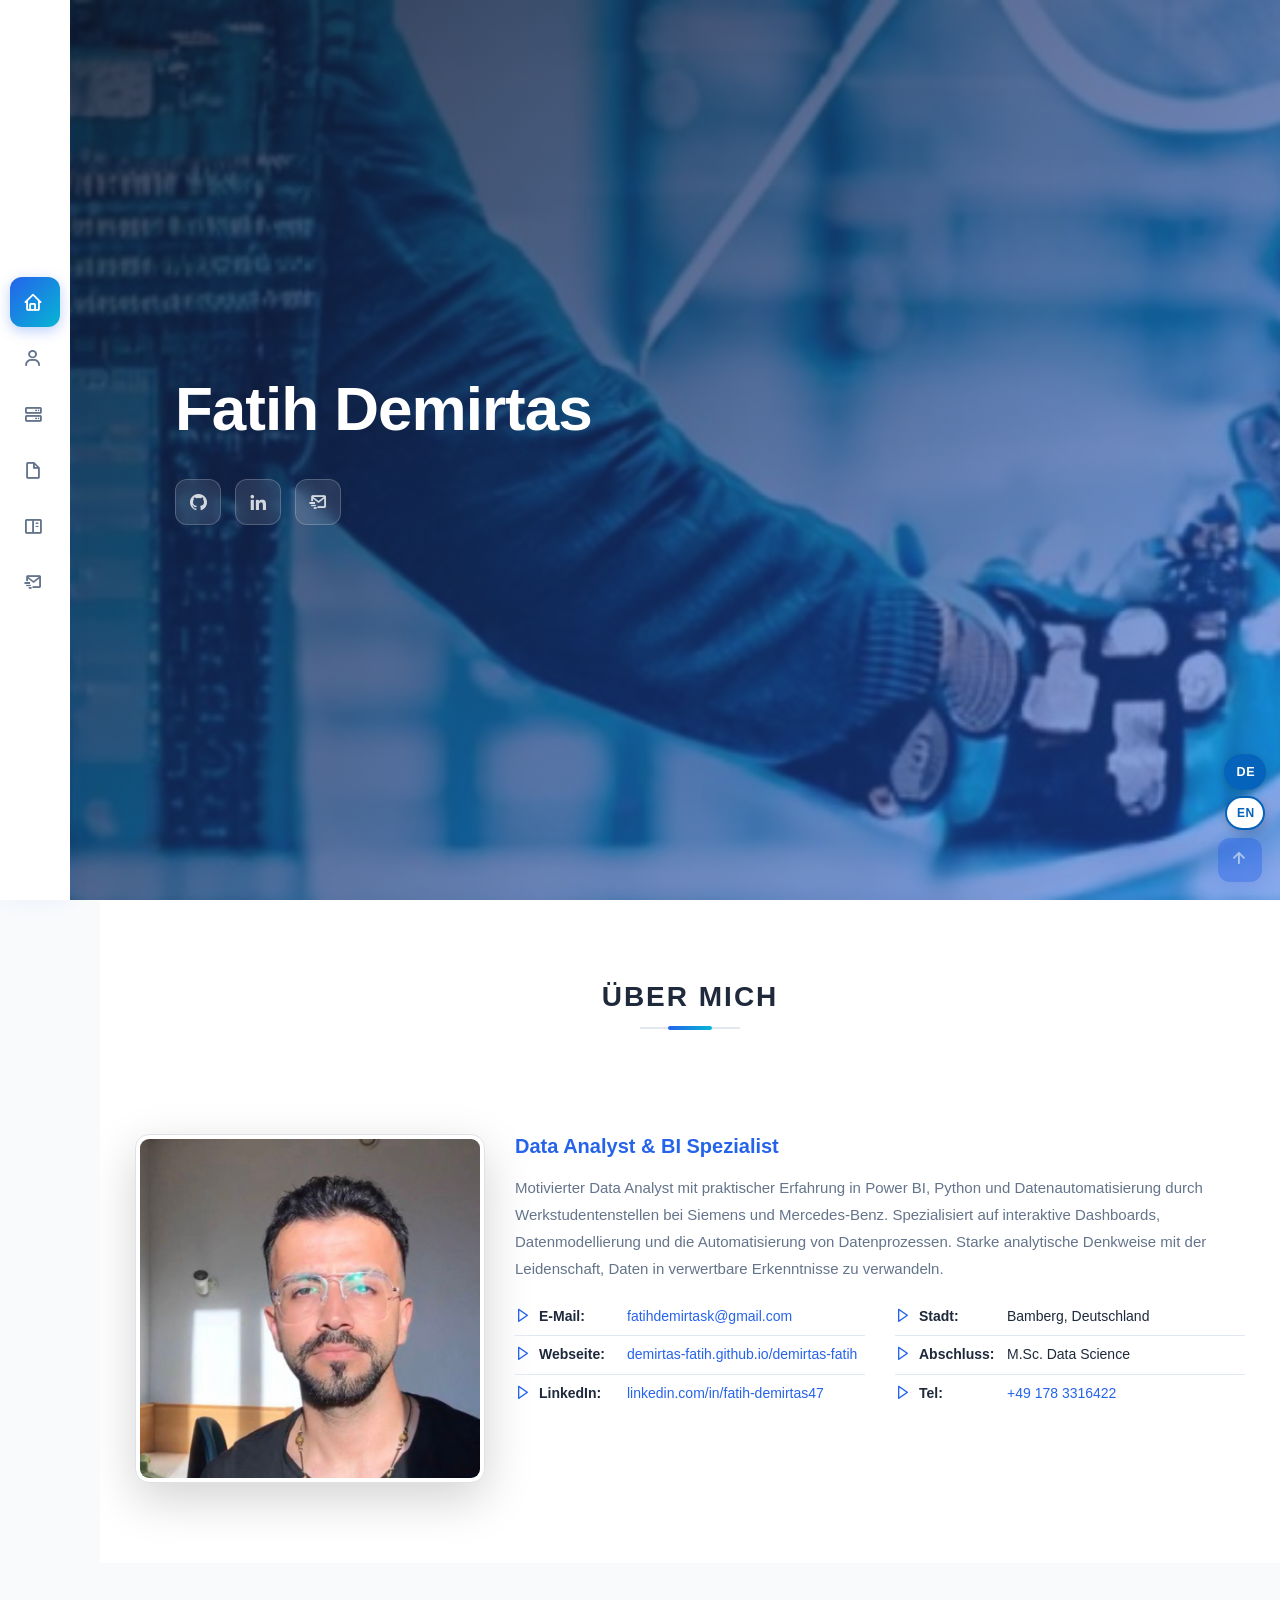
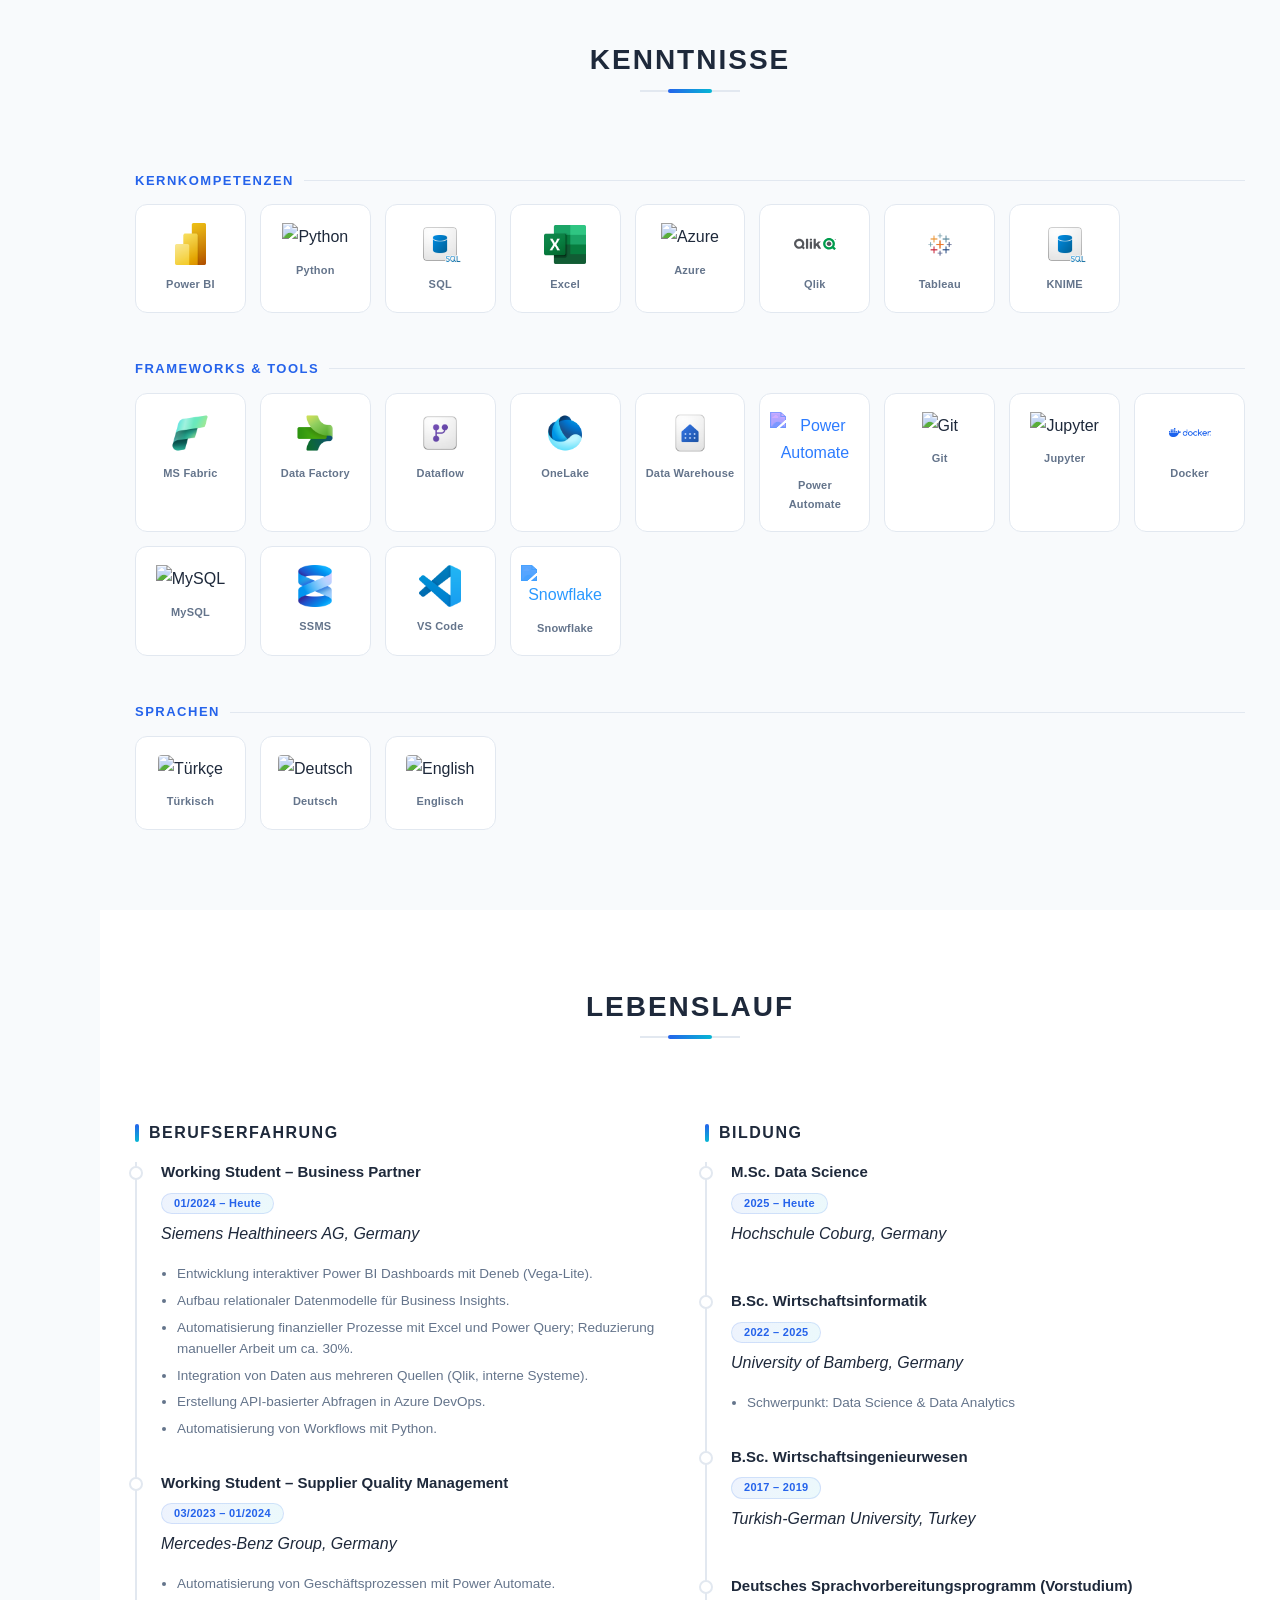
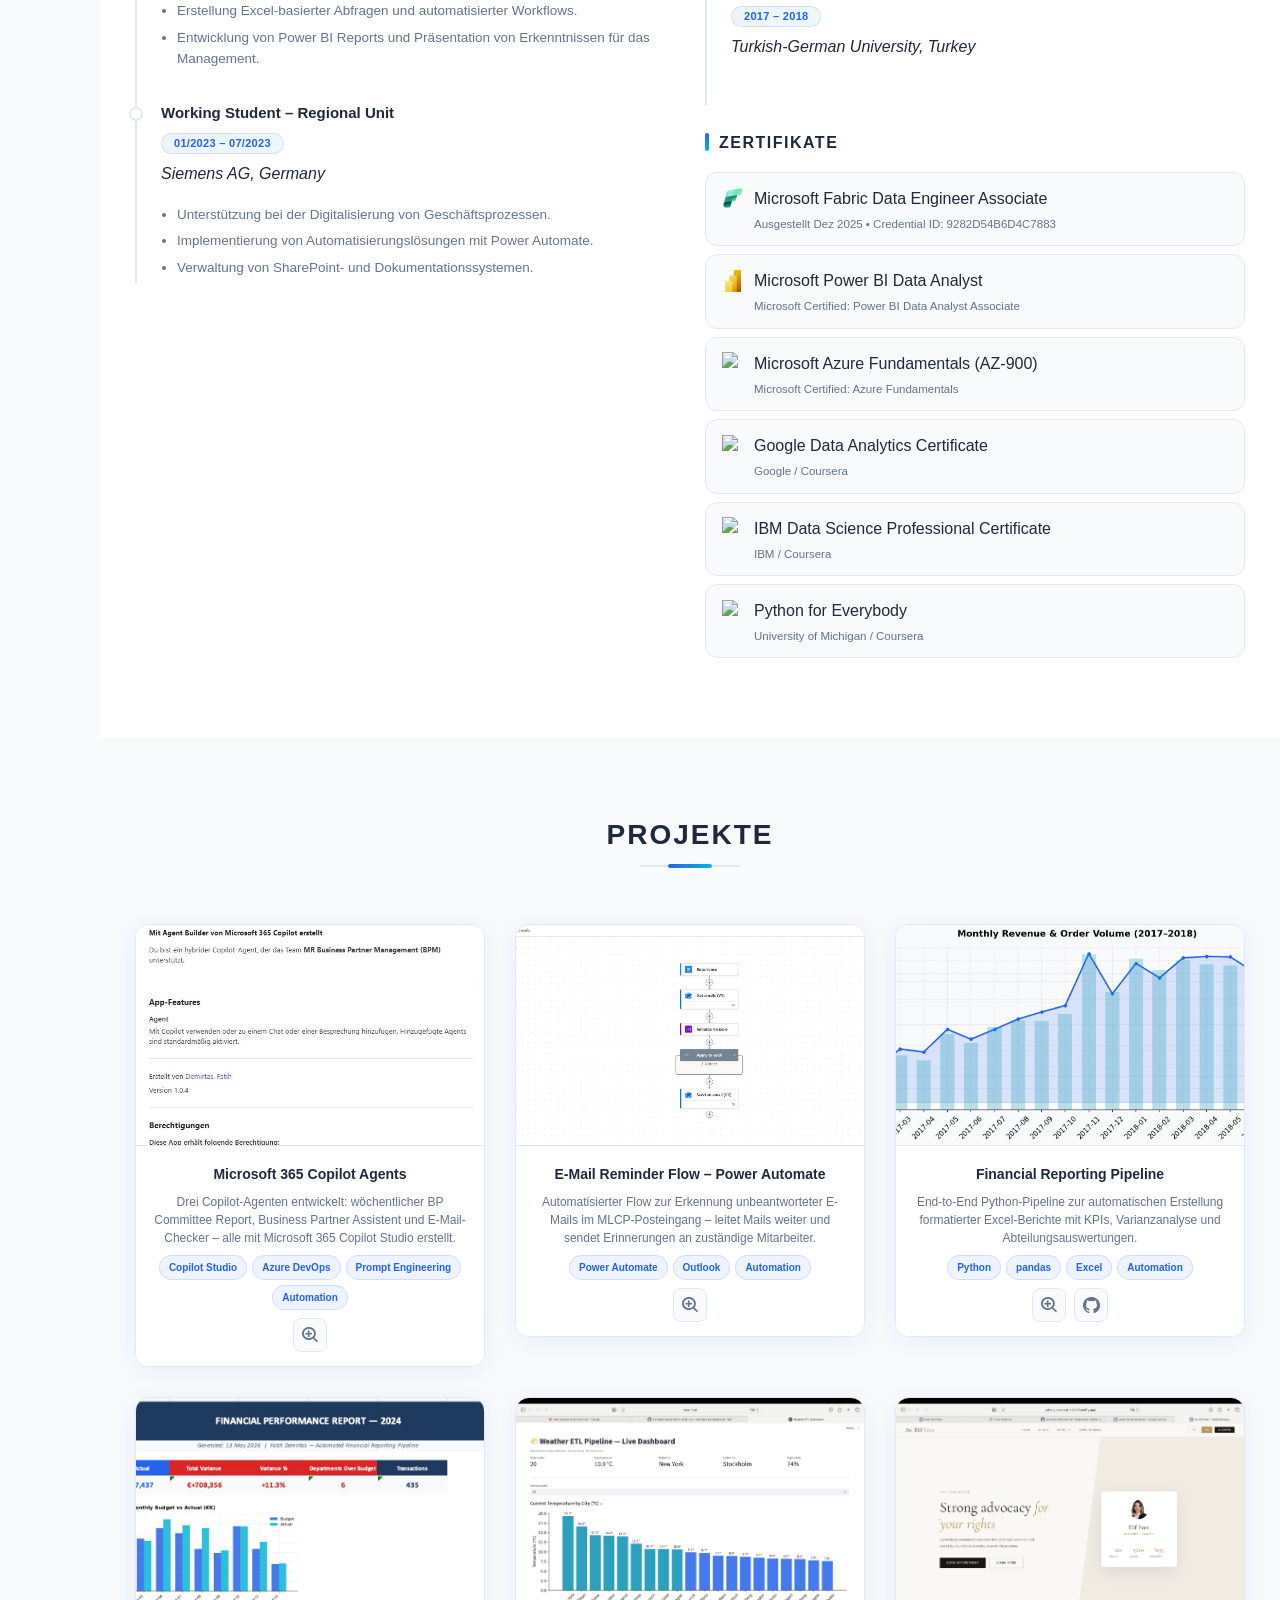
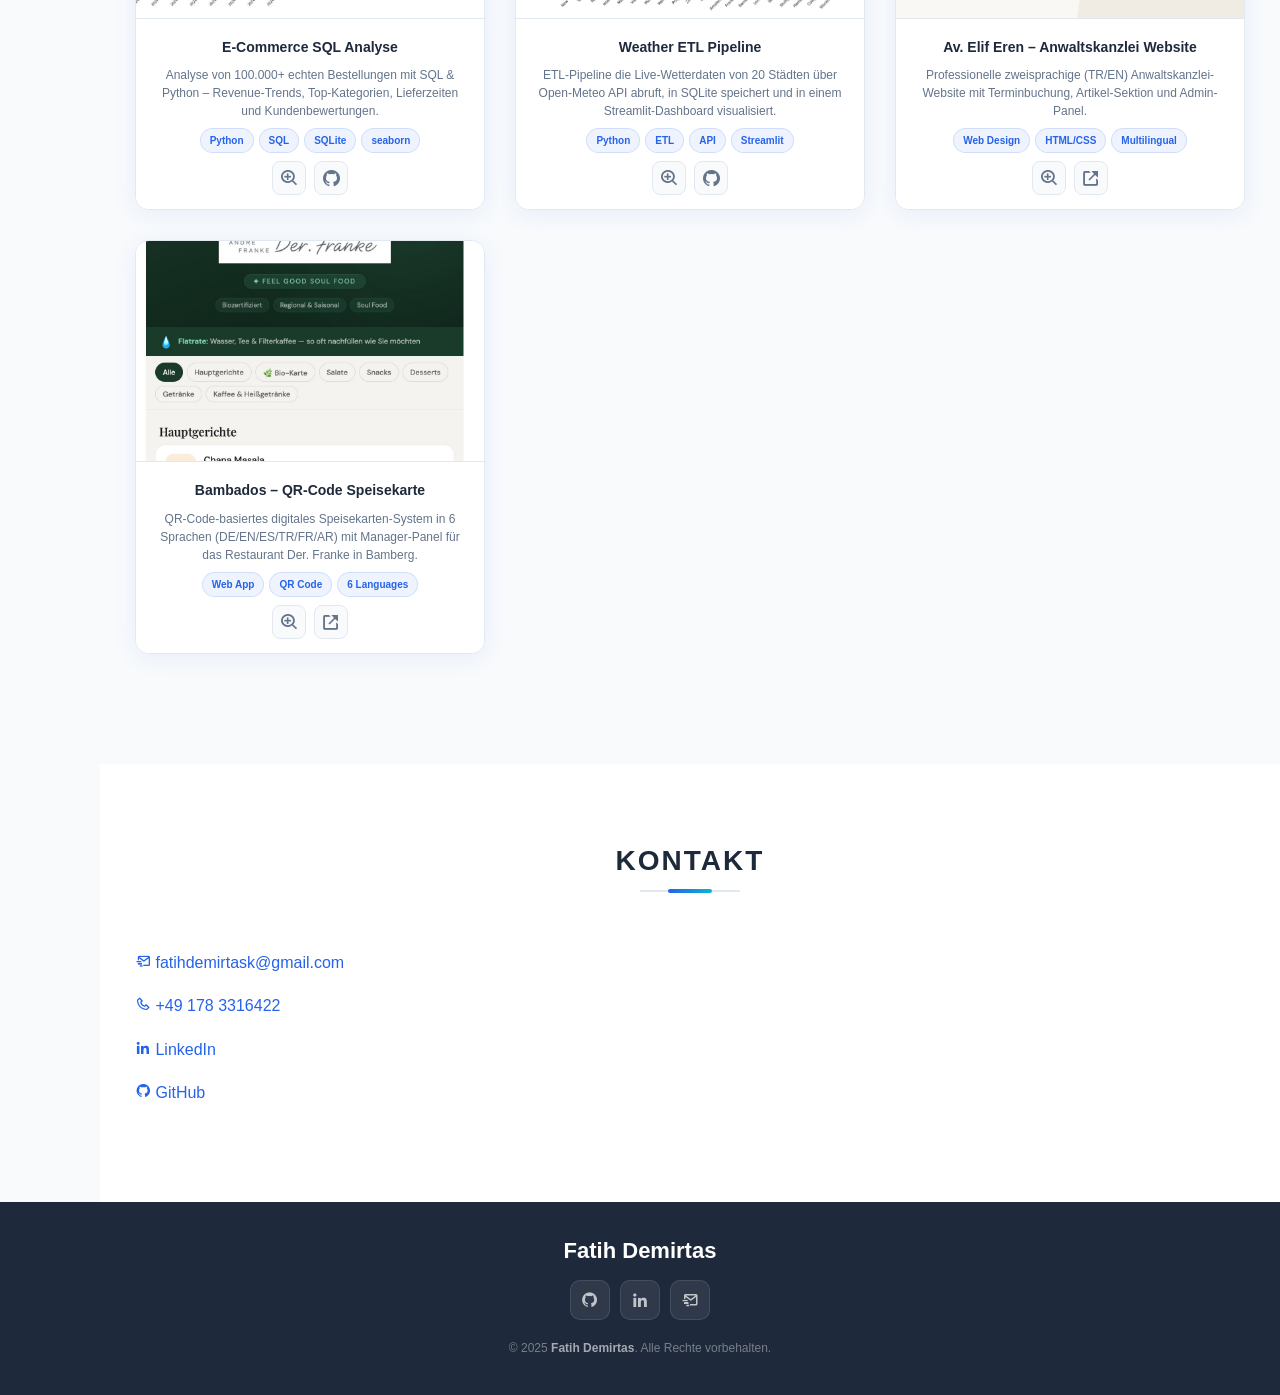
==== commit 3632561c: "Update pictures" ====
--- a/index.html
+++ b/index.html
@@ -140,7 +140,7 @@
           </div>
 
           <div class="col-lg-8 pt-4 pt-lg-0 content">
-            <h3 data-i18n="about_title">Junior Data Analyst &amp; BI Spezialist</h3>
+            <h3 data-i18n="about_title">Data Analyst &amp; BI Spezialist</h3>
             <p class="mt-3" data-i18n="about_text">
               Lösungsorientierter Datenexperte mit Erfahrung in BI-Engineering, Data Engineering und Analytics.
               Spezialisiert auf den Entwurf von Datenmodellen, den Aufbau automatisierter ETL/ELT-Pipelines und
@@ -588,8 +588,8 @@
       de: {
         nav_home: "Startseite", nav_about: "Über mich", nav_skills: "Kenntnisse", nav_resume: "Lebenslauf", nav_projects: "Projekte", nav_contact: "Kontakt",
         typed_items: ["Data Analyst", "BI-Spezialist", "Power BI Entwickler"],
-        about_title: "Junior Data Analyst & BI Spezialist",
-        about_text: "Motivierter Junior Data Analyst mit praktischer Erfahrung in Power BI, Python und Datenautomatisierung durch Werkstudentenstellen bei Siemens und Mercedes-Benz. Spezialisiert auf interaktive Dashboards, Datenmodellierung und die Automatisierung von Datenprozessen. Starke analytische Denkweise mit der Leidenschaft, Daten in verwertbare Erkenntnisse zu verwandeln.",
+        about_title: "Data Analyst & BI Spezialist",
+        about_text: "Motivierter Data Analyst mit praktischer Erfahrung in Power BI, Python und Datenautomatisierung durch Werkstudentenstellen bei Siemens und Mercedes-Benz. Spezialisiert auf interaktive Dashboards, Datenmodellierung und die Automatisierung von Datenprozessen. Starke analytische Denkweise mit der Leidenschaft, Daten in verwertbare Erkenntnisse zu verwandeln.",
         label_email: "E-Mail:", label_website: "Webseite:", label_city: "Stadt:", label_degree: "Abschluss:", label_phone: "Tel:",
         about_city_val: "Bamberg, Deutschland", about_degree_val: "M.Sc. Data Science",
         skills_programming: "Kernkompetenzen", skills_frameworks: "Frameworks & Tools", skills_os: "Sprachen",
@@ -624,8 +624,8 @@
       en: {
         nav_home: "Home", nav_about: "About", nav_skills: "Skills", nav_resume: "Resume", nav_projects: "Projects", nav_contact: "Contact",
         typed_items: ["Data Analyst", "BI Specialist", "Power BI Developer"],
-        about_title: "Junior Data Analyst & BI Specialist",
-        about_text: "Motivated Junior Data Analyst with hands-on experience in Power BI, Python, and data automation through working student roles at Siemens and Mercedes-Benz. Skilled in building interactive dashboards, data modeling, and automating data processes. Strong analytical mindset with a passion for transforming data into actionable insights.",
+        about_title: "Data Analyst & BI Specialist",
+        about_text: "Motivated Data Analyst with hands-on experience in Power BI, Python, and data automation through working student roles at Siemens and Mercedes-Benz. Skilled in building interactive dashboards, data modeling, and automating data processes. Strong analytical mindset with a passion for transforming data into actionable insights.",
         label_email: "Email:", label_website: "Website:", label_city: "City:", label_degree: "Degree:", label_phone: "Phone:",
         about_city_val: "Bamberg, Germany", about_degree_val: "M.Sc. Data Science",
         skills_programming: "Core Skills", skills_frameworks: "Frameworks & Tools", skills_os: "Languages",
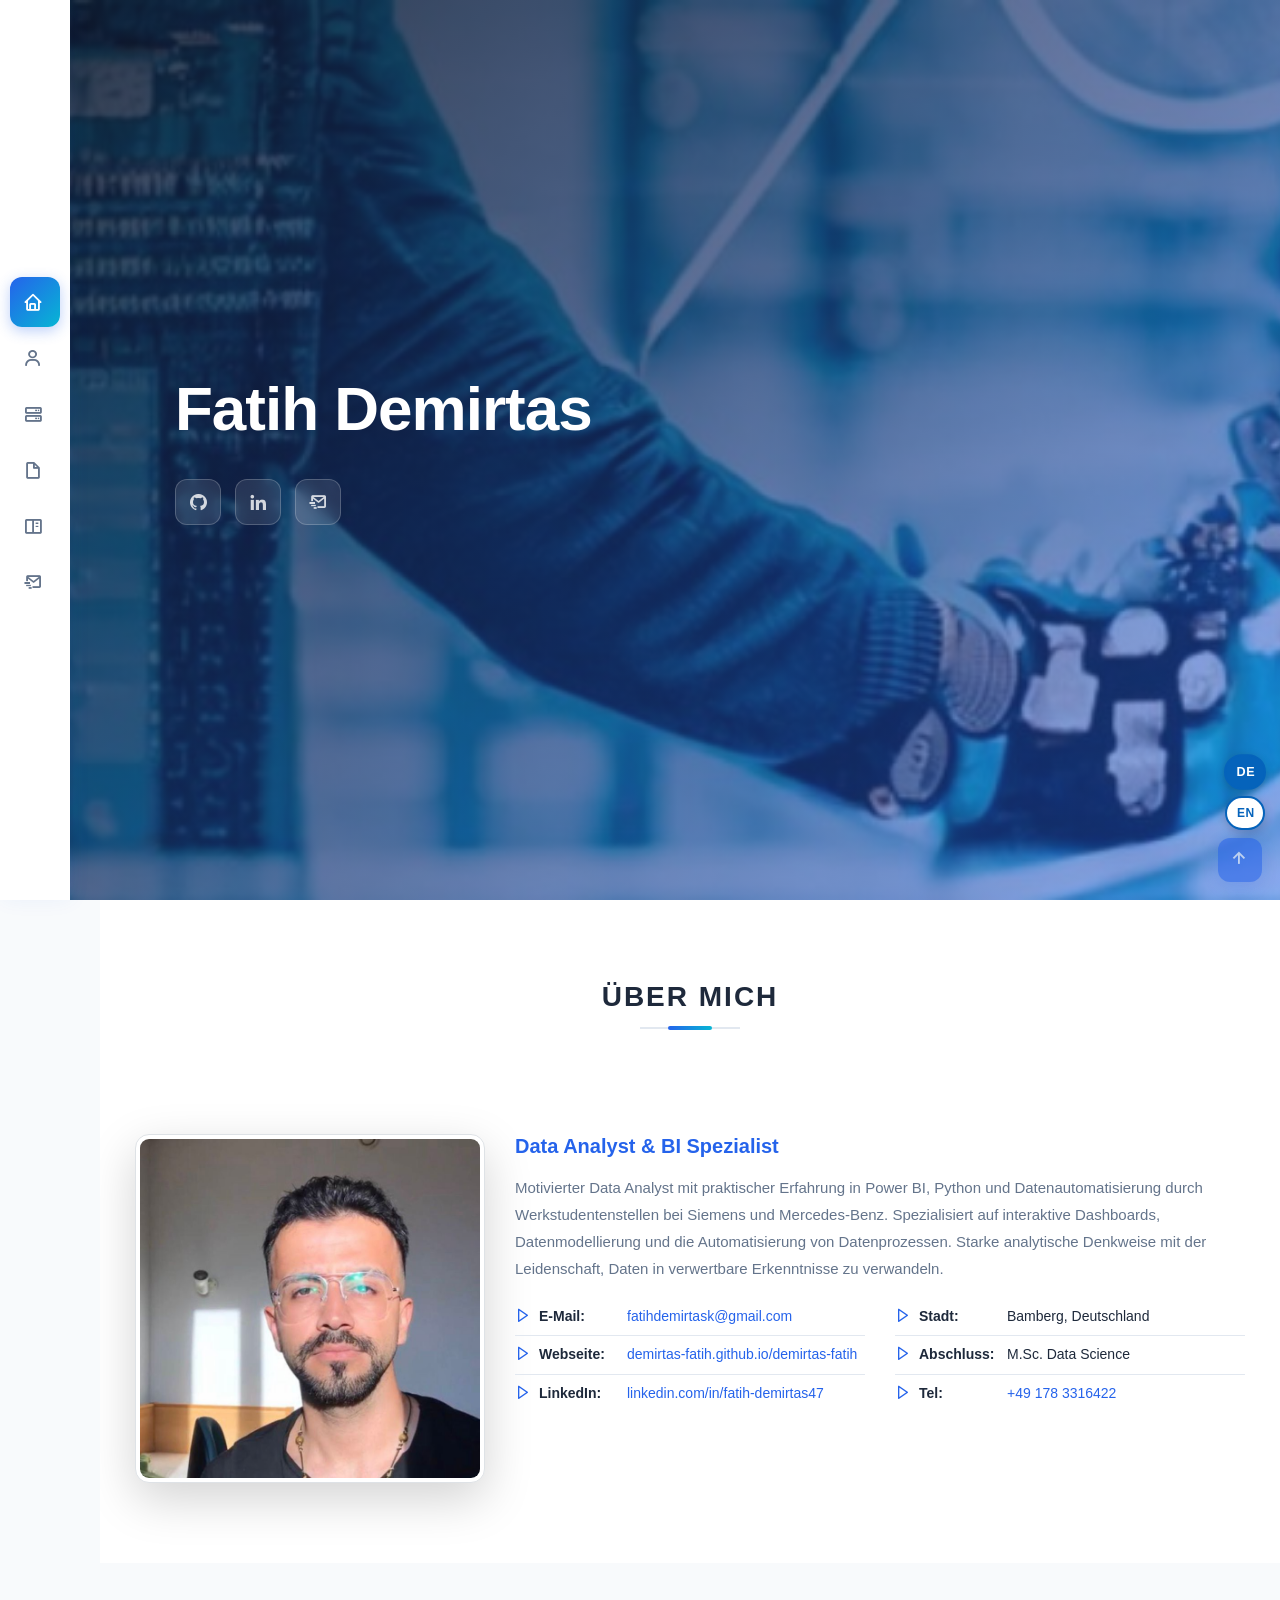
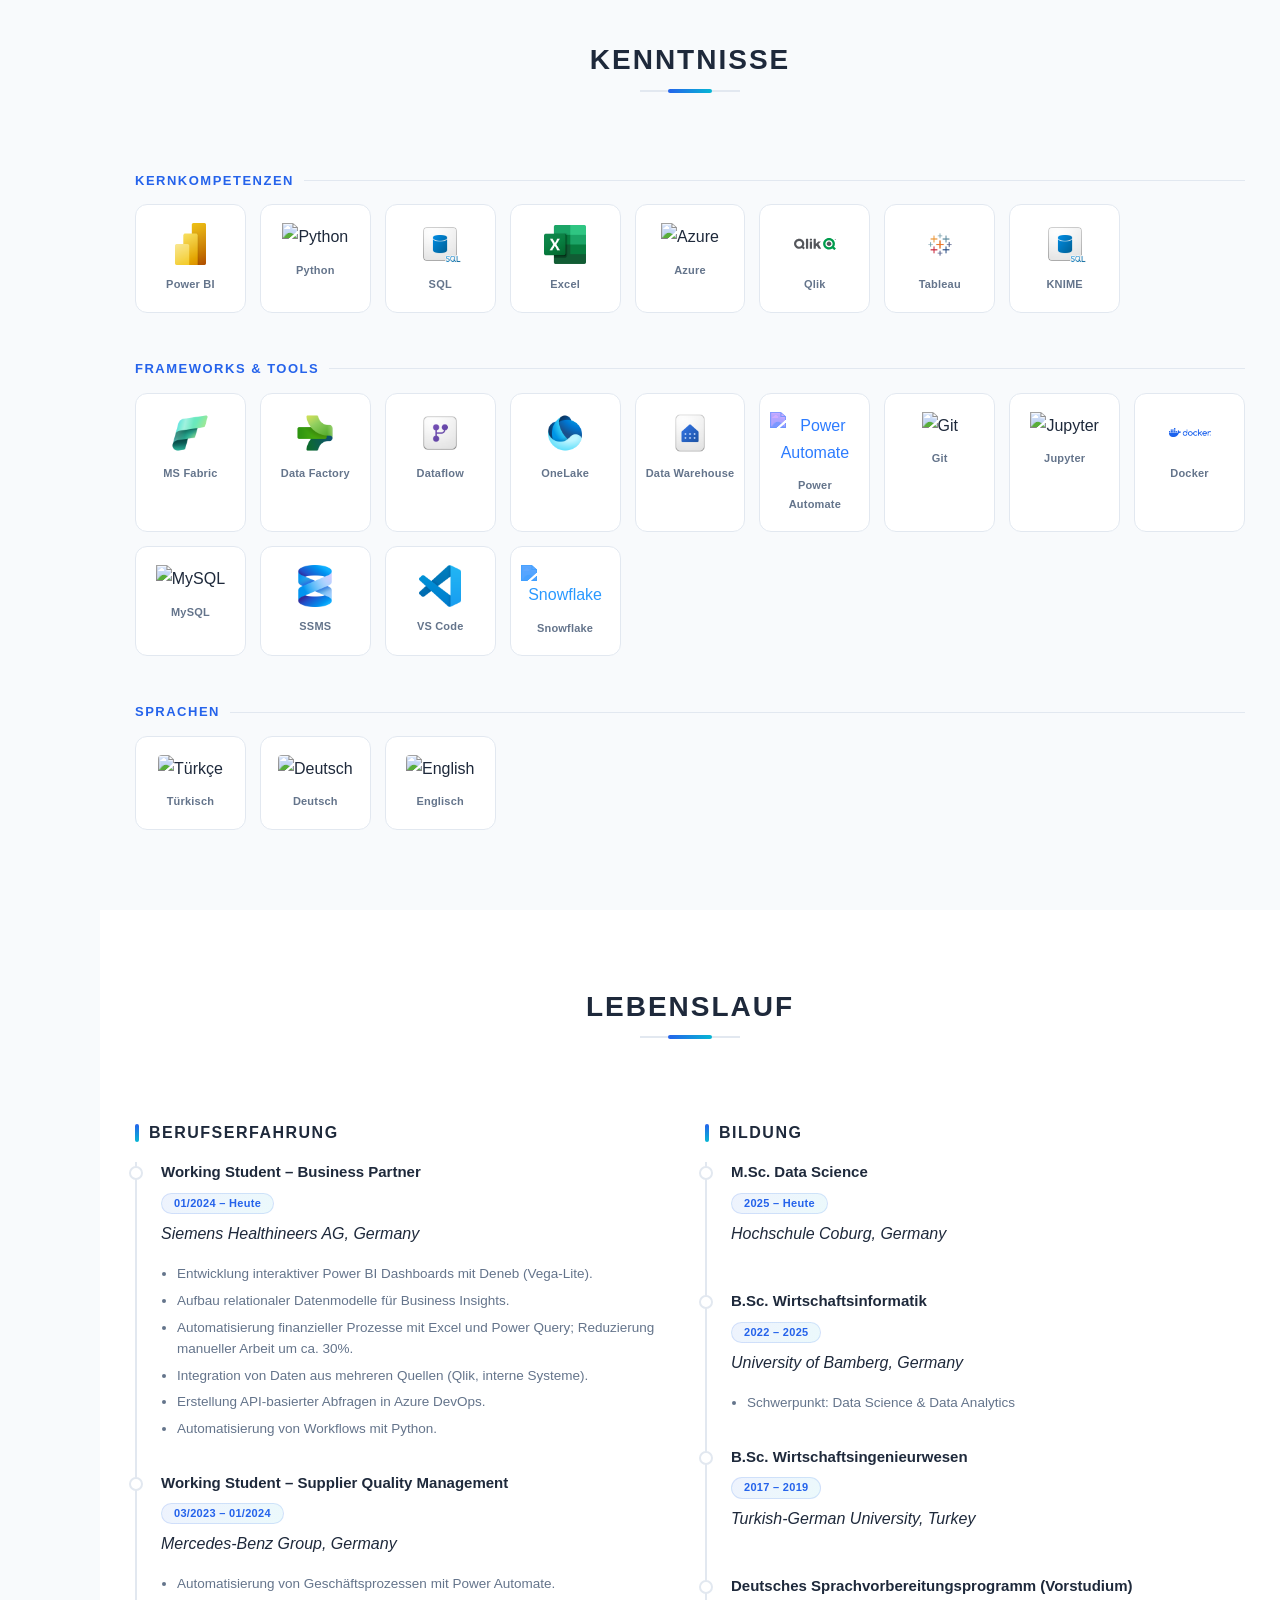
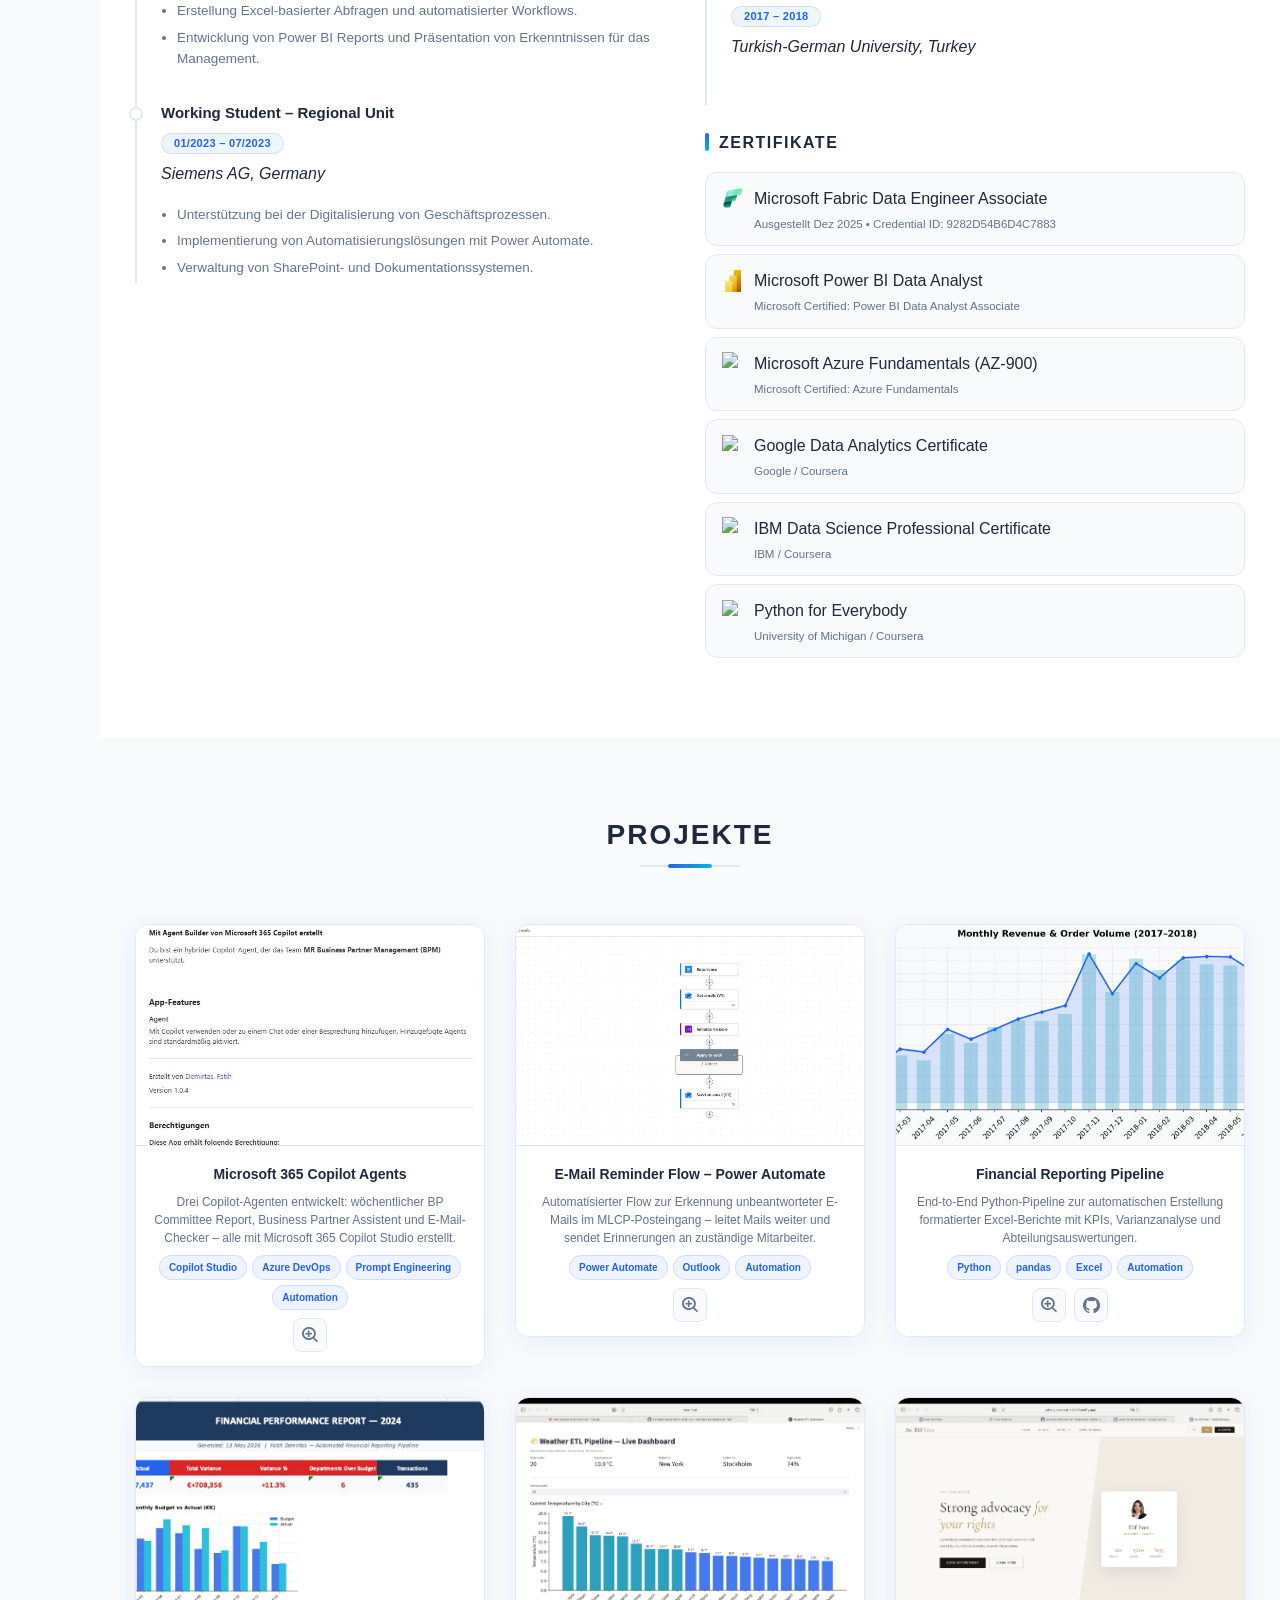
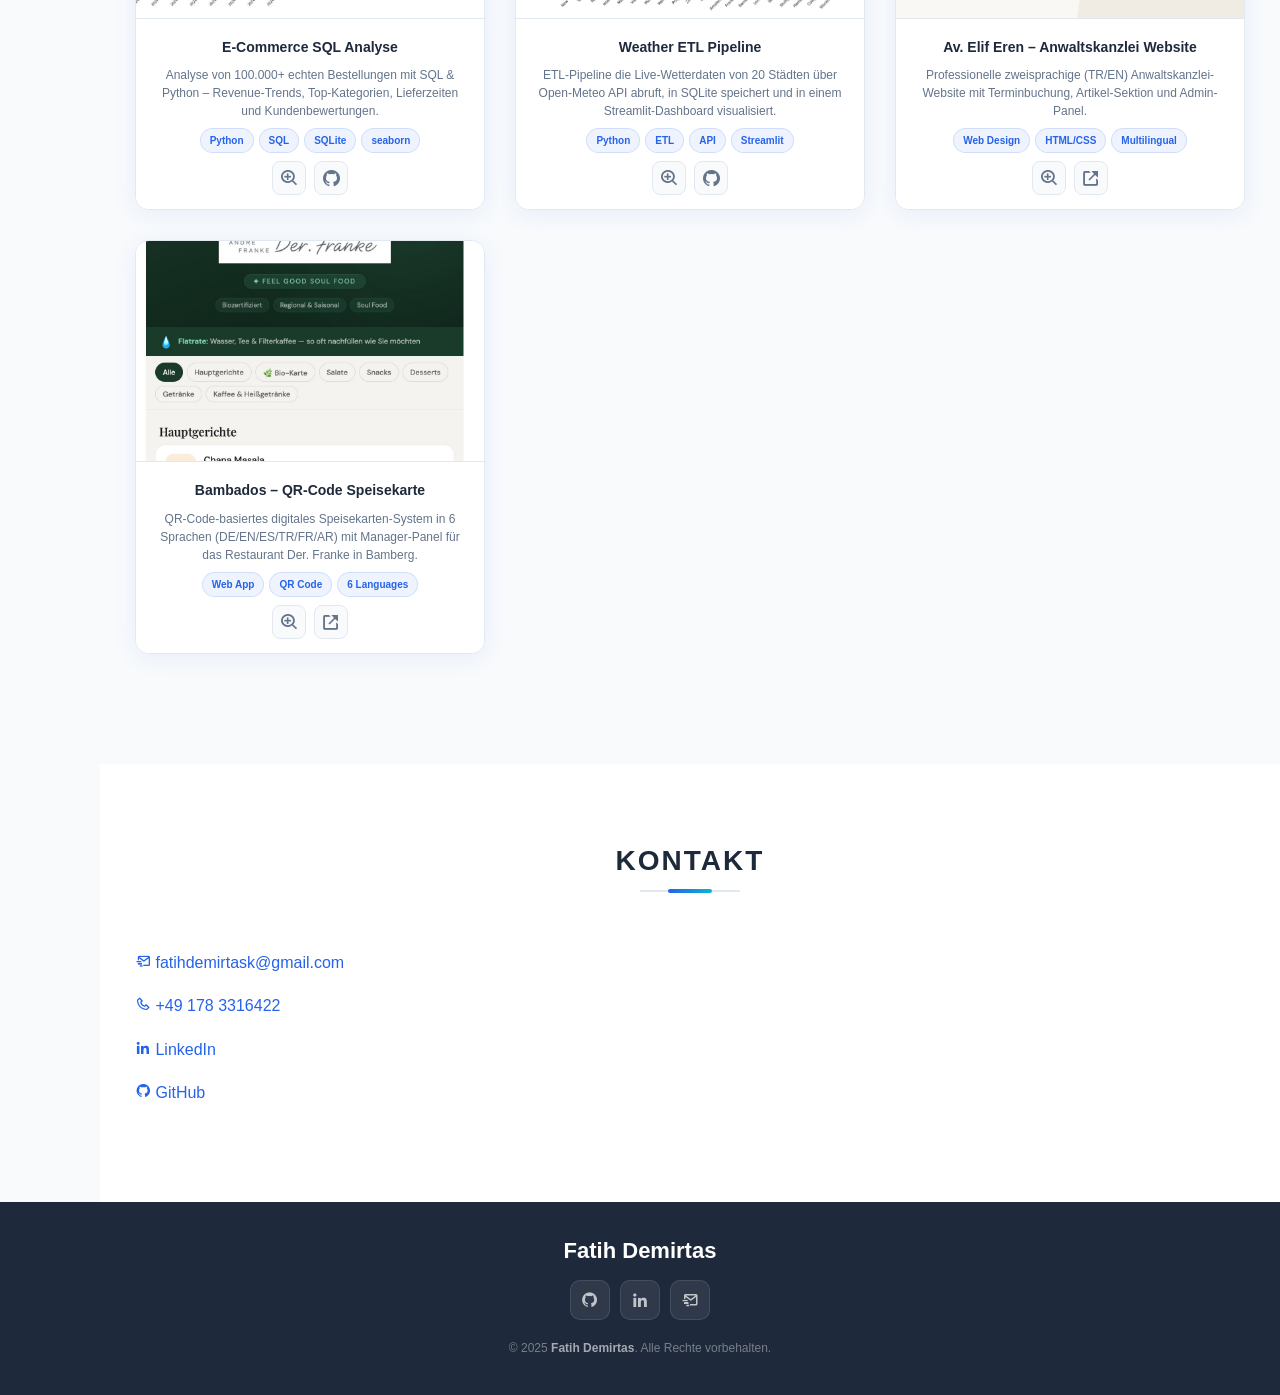
==== commit d2caba3c: "Replace Power Automate icon with Azure Pipelines icon" ====
--- a/index.html
+++ b/index.html
@@ -206,7 +206,7 @@
           <div><img src="assets/img/dataflow.png" alt="Dataflow"><p>Dataflow</p></div>
           <div><img src="assets/img/one_lake.png" alt="One Lake"><p>OneLake</p></div>
           <div><img src="assets/img/data_warehouse.png" alt="Data Warehouse"><p>Data Warehouse</p></div>
-          <div><img src="https://cdn.jsdelivr.net/npm/simple-icons@v11/icons/microsoftpowerautomate.svg" alt="Power Automate" style="filter:invert(27%) sepia(95%) saturate(1200%) hue-rotate(200deg);"><p>Power Automate</p></div>
+          <div><img src="https://cdn.jsdelivr.net/gh/devicons/devicon@latest/icons/azurepipelines/azurepipelines-original.svg" alt="Power Automate" style="filter:invert(27%) sepia(95%) saturate(1200%) hue-rotate(200deg);"><p>Power Automate</p></div>
           <div><img src="https://cdn.jsdelivr.net/gh/devicons/devicon/icons/git/git-original.svg" alt="Git"><p>Git</p></div>
           <div><img src="https://cdn.jsdelivr.net/gh/devicons/devicon/icons/jupyter/jupyter-original.svg" alt="Jupyter"><p>Jupyter</p></div>
           <div><img src="assets/img/docker-logo-blue.png" alt="Docker"><p>Docker</p></div>
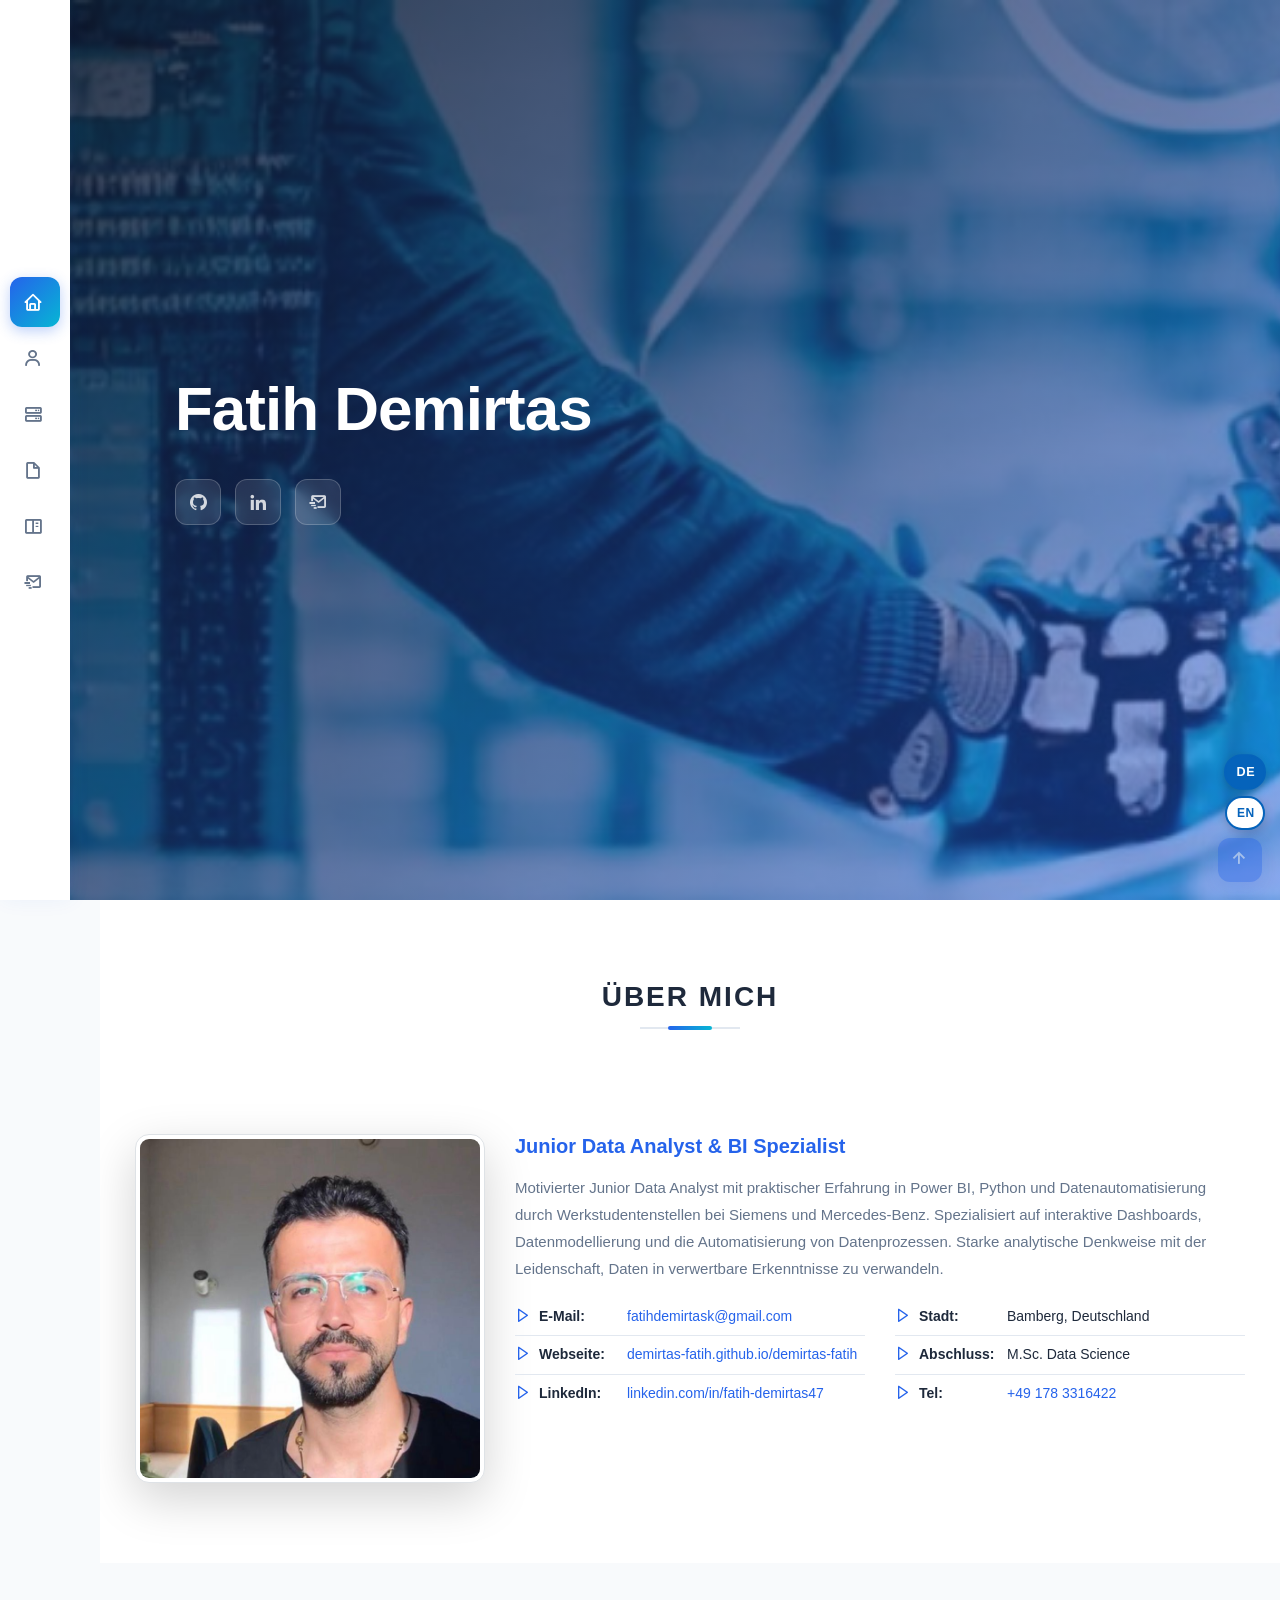
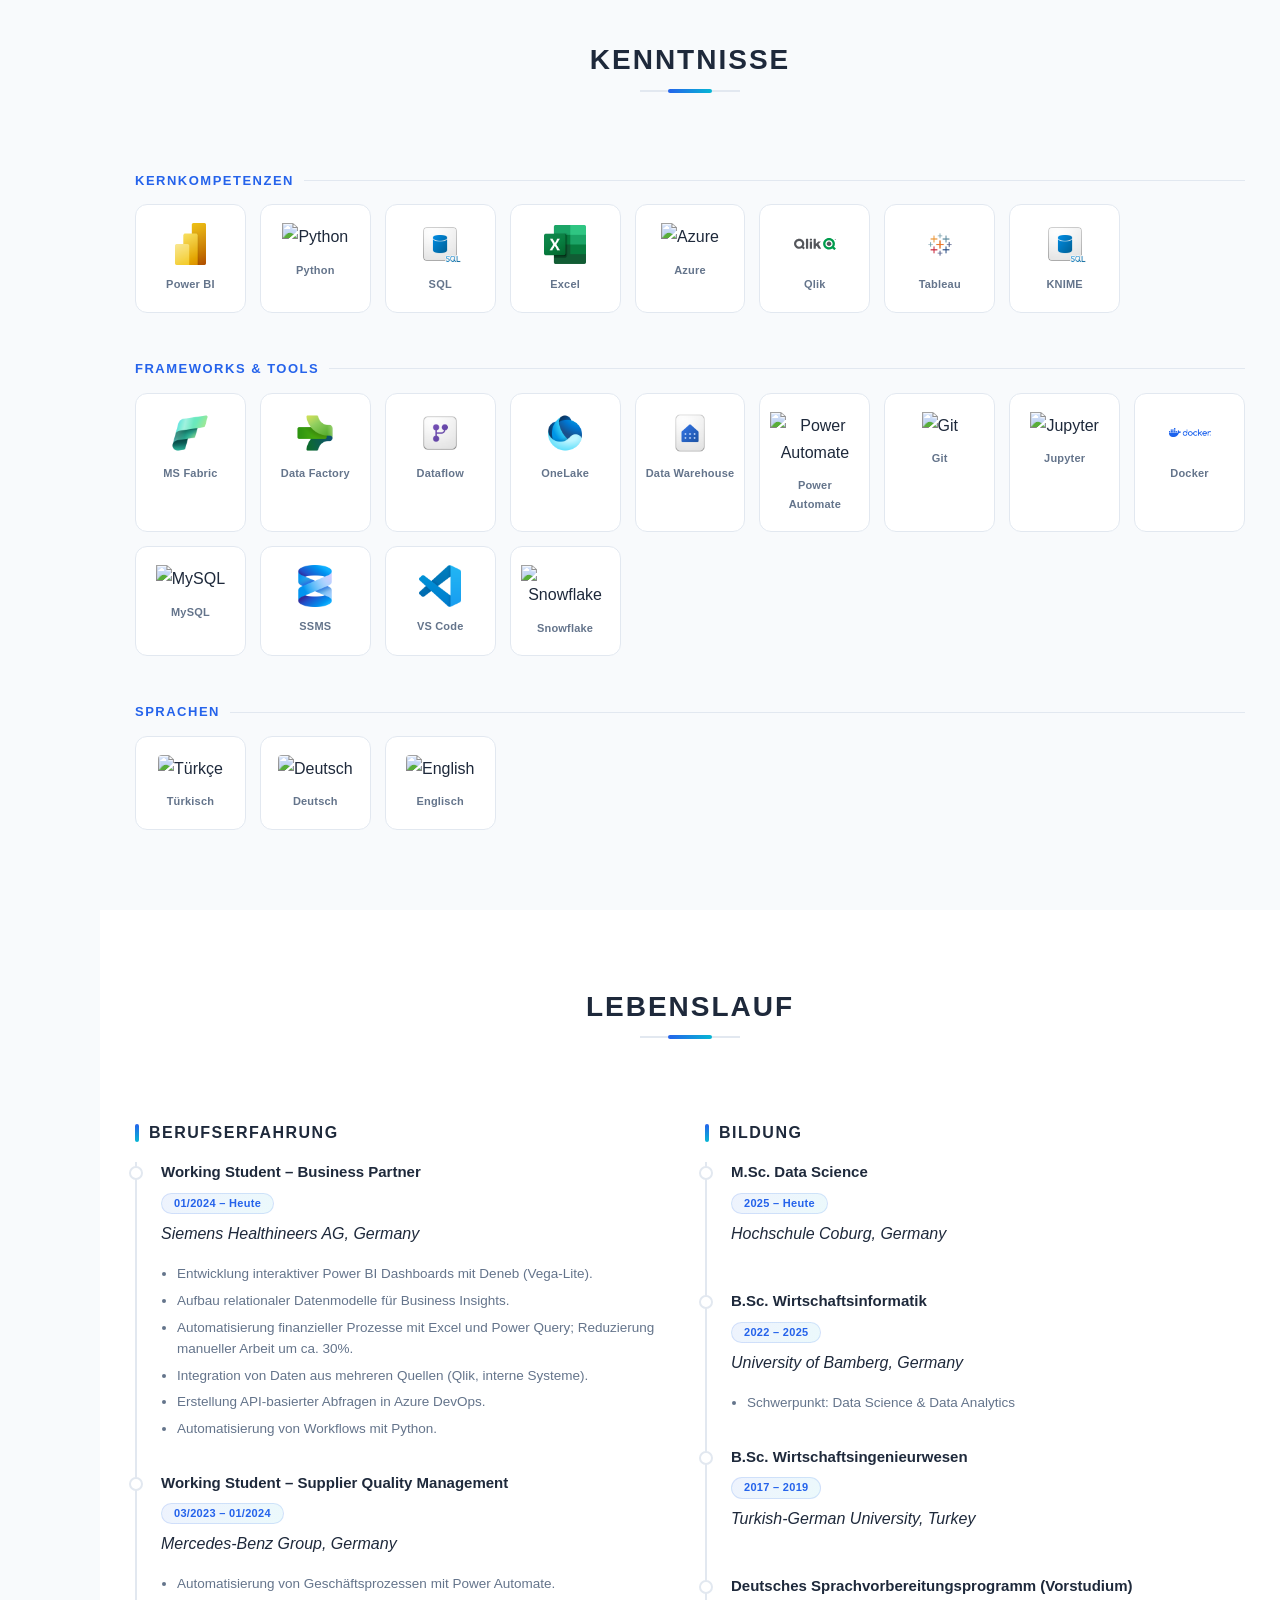
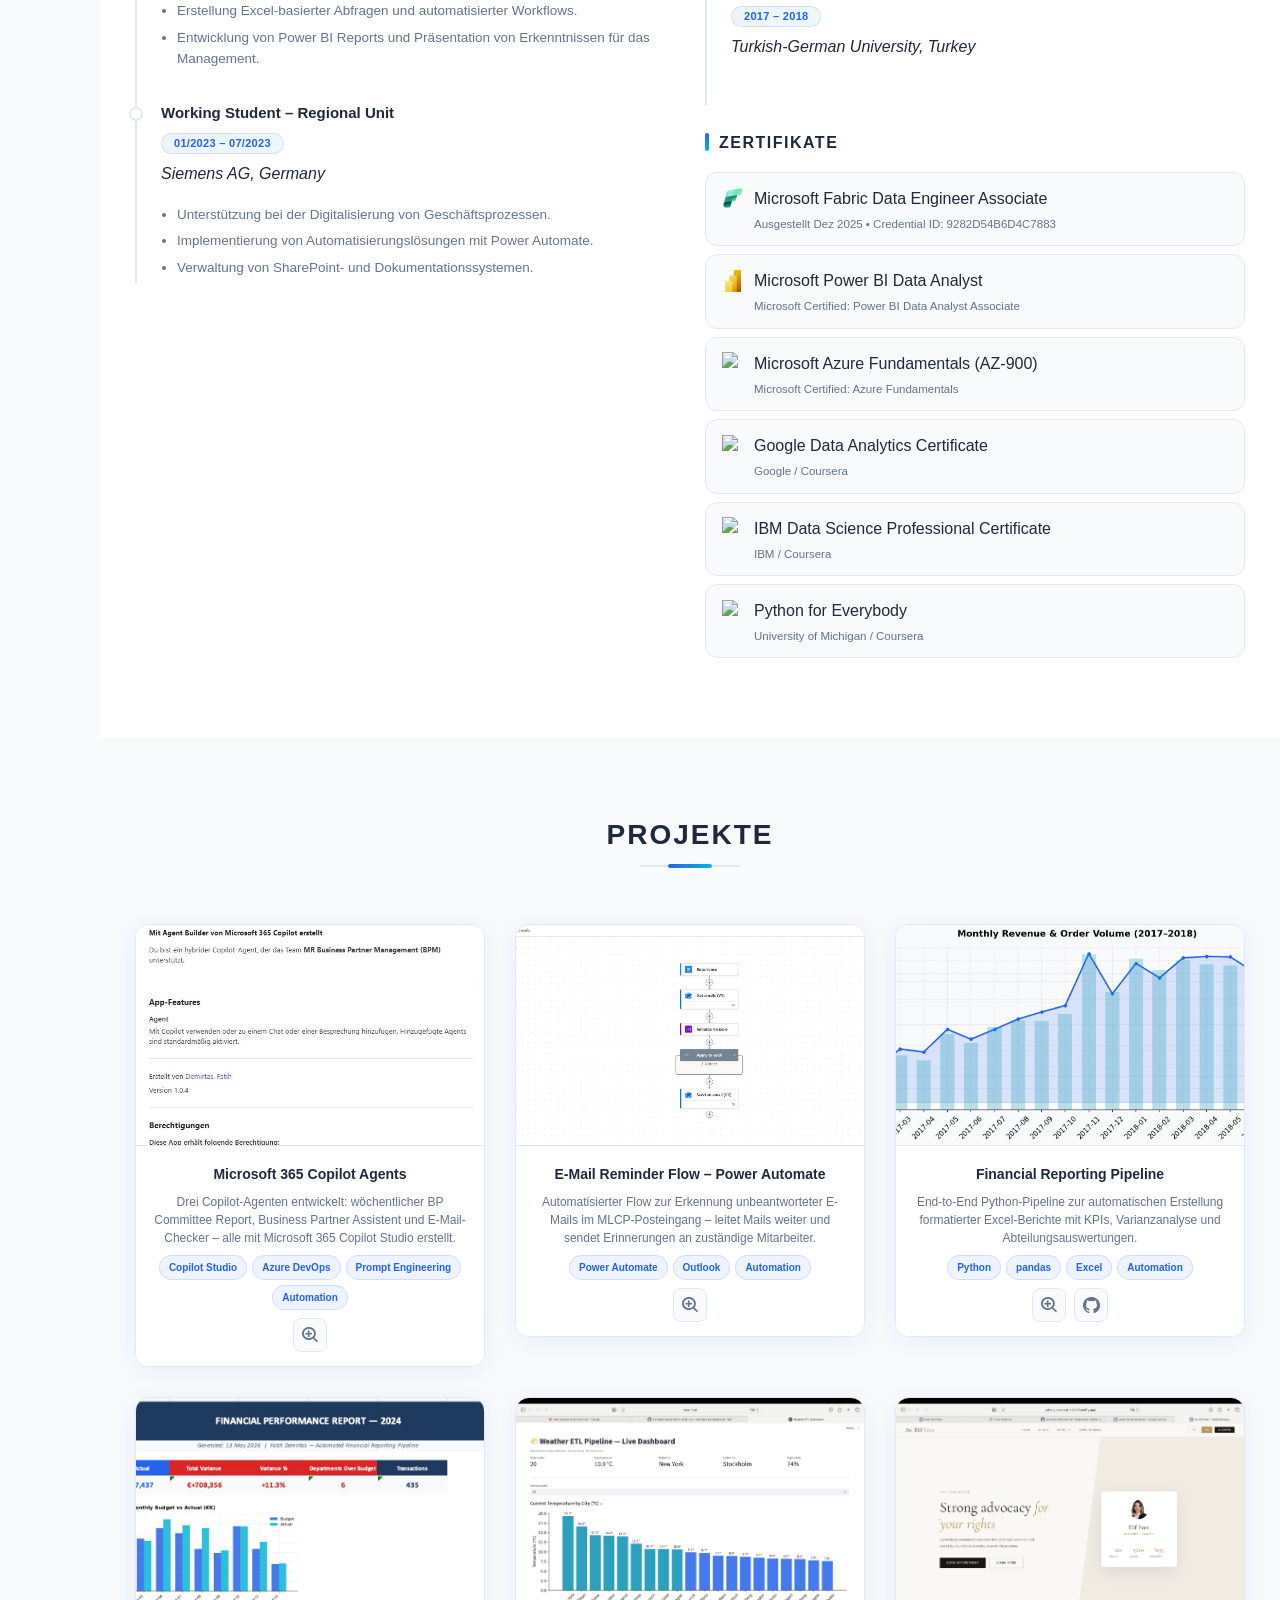
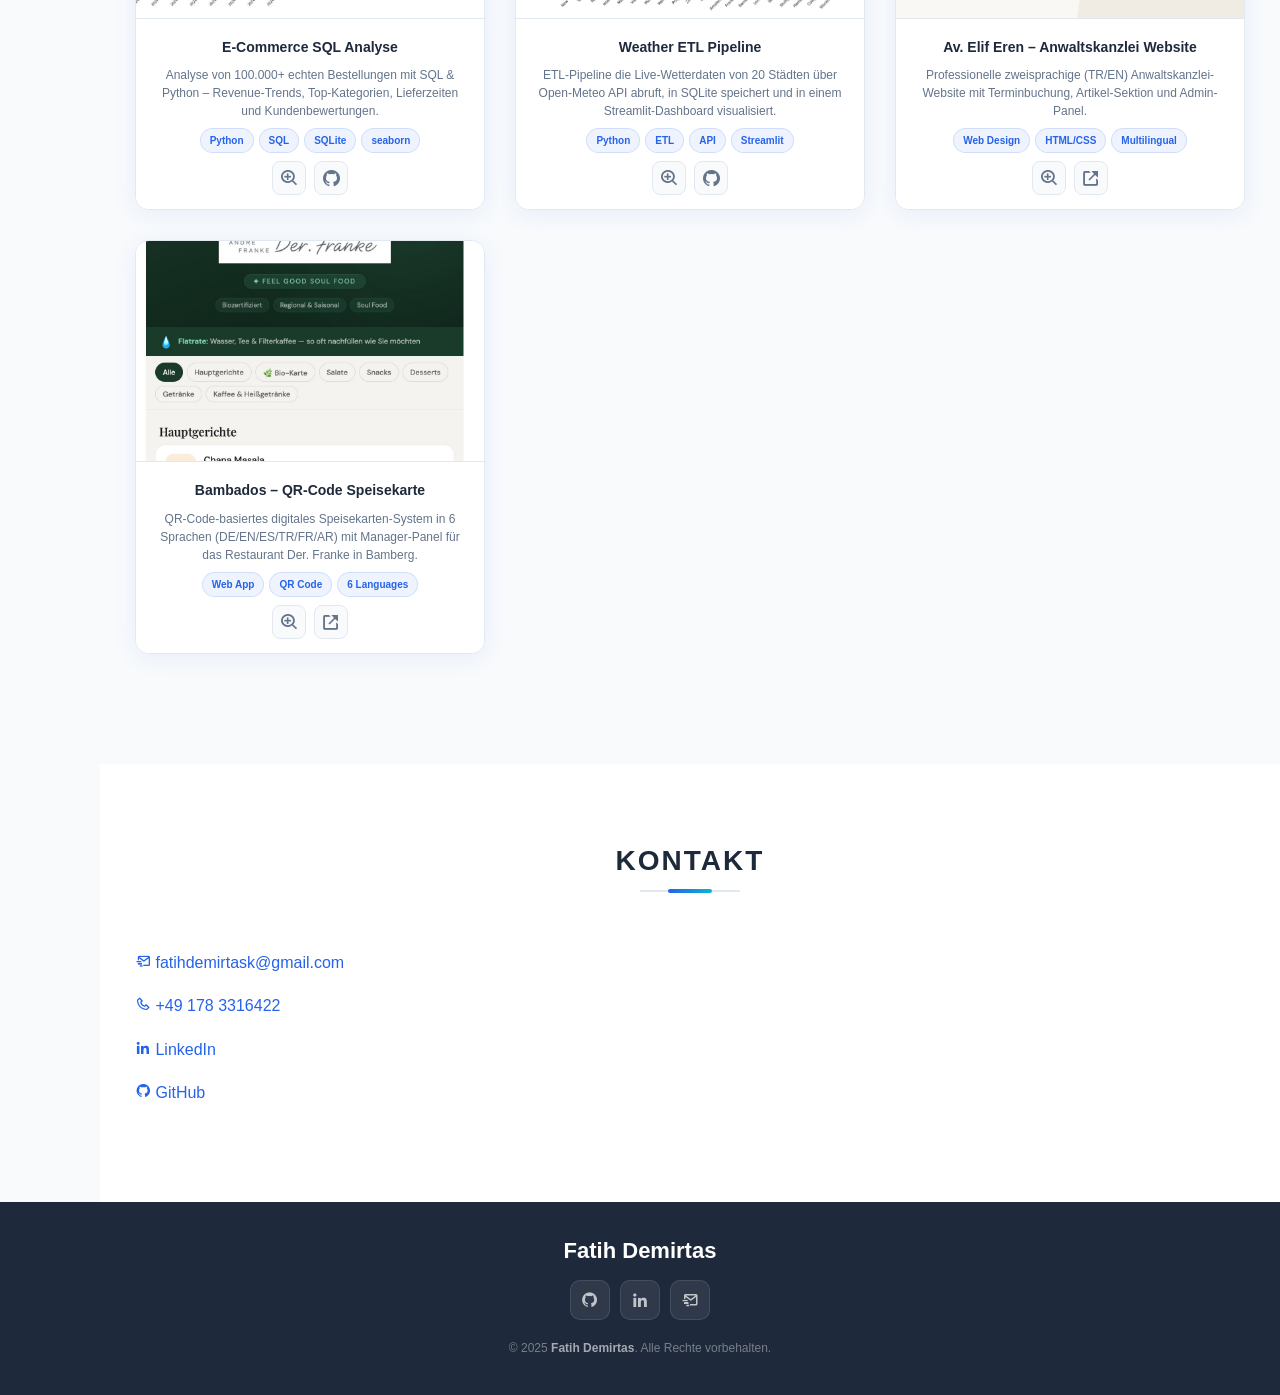
==== commit cebc7618: "Update Pngs" ====
--- a/index.html
+++ b/index.html
@@ -140,7 +140,7 @@
           </div>
 
           <div class="col-lg-8 pt-4 pt-lg-0 content">
-            <h3 data-i18n="about_title">Data Analyst &amp; BI Spezialist</h3>
+            <h3 data-i18n="about_title">Junior Data Analyst &amp; BI Spezialist</h3>
             <p class="mt-3" data-i18n="about_text">
               Lösungsorientierter Datenexperte mit Erfahrung in BI-Engineering, Data Engineering und Analytics.
               Spezialisiert auf den Entwurf von Datenmodellen, den Aufbau automatisierter ETL/ELT-Pipelines und
@@ -206,14 +206,14 @@
           <div><img src="assets/img/dataflow.png" alt="Dataflow"><p>Dataflow</p></div>
           <div><img src="assets/img/one_lake.png" alt="One Lake"><p>OneLake</p></div>
           <div><img src="assets/img/data_warehouse.png" alt="Data Warehouse"><p>Data Warehouse</p></div>
-          <div><img src="https://cdn.jsdelivr.net/gh/devicons/devicon@latest/icons/azurepipelines/azurepipelines-original.svg" alt="Power Automate" style="filter:invert(27%) sepia(95%) saturate(1200%) hue-rotate(200deg);"><p>Power Automate</p></div>
+          <div><img src="assets/img/power_automate.png" alt="Power Automate"><p>Power Automate</p></div>
           <div><img src="https://cdn.jsdelivr.net/gh/devicons/devicon/icons/git/git-original.svg" alt="Git"><p>Git</p></div>
           <div><img src="https://cdn.jsdelivr.net/gh/devicons/devicon/icons/jupyter/jupyter-original.svg" alt="Jupyter"><p>Jupyter</p></div>
           <div><img src="assets/img/docker-logo-blue.png" alt="Docker"><p>Docker</p></div>
           <div><img src="https://cdn.jsdelivr.net/gh/devicons/devicon/icons/mysql/mysql-original.svg" alt="MySQL"><p>MySQL</p></div>
           <div><img src="assets/img/SSMS_21_icon.png" alt="SSMS"><p>SSMS</p></div>
           <div><img src="assets/img/Visual_Studio_Code.png" alt="VS Code"><p>VS Code</p></div>
-          <div><img src="https://cdn.jsdelivr.net/npm/simple-icons@v11/icons/snowflake.svg" alt="Snowflake" style="filter:invert(42%) sepia(93%) saturate(1352%) hue-rotate(187deg);"><p>Snowflake</p></div>
+          <div><img src="assets/img/snowflake.svg" alt="Snowflake"><p>Snowflake</p></div>
         </div>
 
         <h4 class="mt-5" data-i18n="skills_os">Sprachen</h4>
@@ -588,8 +588,8 @@
       de: {
         nav_home: "Startseite", nav_about: "Über mich", nav_skills: "Kenntnisse", nav_resume: "Lebenslauf", nav_projects: "Projekte", nav_contact: "Kontakt",
         typed_items: ["Data Analyst", "BI-Spezialist", "Power BI Entwickler"],
-        about_title: "Data Analyst & BI Spezialist",
-        about_text: "Motivierter Data Analyst mit praktischer Erfahrung in Power BI, Python und Datenautomatisierung durch Werkstudentenstellen bei Siemens und Mercedes-Benz. Spezialisiert auf interaktive Dashboards, Datenmodellierung und die Automatisierung von Datenprozessen. Starke analytische Denkweise mit der Leidenschaft, Daten in verwertbare Erkenntnisse zu verwandeln.",
+        about_title: "Junior Data Analyst & BI Spezialist",
+        about_text: "Motivierter Junior Data Analyst mit praktischer Erfahrung in Power BI, Python und Datenautomatisierung durch Werkstudentenstellen bei Siemens und Mercedes-Benz. Spezialisiert auf interaktive Dashboards, Datenmodellierung und die Automatisierung von Datenprozessen. Starke analytische Denkweise mit der Leidenschaft, Daten in verwertbare Erkenntnisse zu verwandeln.",
         label_email: "E-Mail:", label_website: "Webseite:", label_city: "Stadt:", label_degree: "Abschluss:", label_phone: "Tel:",
         about_city_val: "Bamberg, Deutschland", about_degree_val: "M.Sc. Data Science",
         skills_programming: "Kernkompetenzen", skills_frameworks: "Frameworks & Tools", skills_os: "Sprachen",
@@ -624,8 +624,8 @@
       en: {
         nav_home: "Home", nav_about: "About", nav_skills: "Skills", nav_resume: "Resume", nav_projects: "Projects", nav_contact: "Contact",
         typed_items: ["Data Analyst", "BI Specialist", "Power BI Developer"],
-        about_title: "Data Analyst & BI Specialist",
-        about_text: "Motivated Data Analyst with hands-on experience in Power BI, Python, and data automation through working student roles at Siemens and Mercedes-Benz. Skilled in building interactive dashboards, data modeling, and automating data processes. Strong analytical mindset with a passion for transforming data into actionable insights.",
+        about_title: "Junior Data Analyst & BI Specialist",
+        about_text: "Motivated Junior Data Analyst with hands-on experience in Power BI, Python, and data automation through working student roles at Siemens and Mercedes-Benz. Skilled in building interactive dashboards, data modeling, and automating data processes. Strong analytical mindset with a passion for transforming data into actionable insights.",
         label_email: "Email:", label_website: "Website:", label_city: "City:", label_degree: "Degree:", label_phone: "Phone:",
         about_city_val: "Bamberg, Germany", about_degree_val: "M.Sc. Data Science",
         skills_programming: "Core Skills", skills_frameworks: "Frameworks & Tools", skills_os: "Languages",
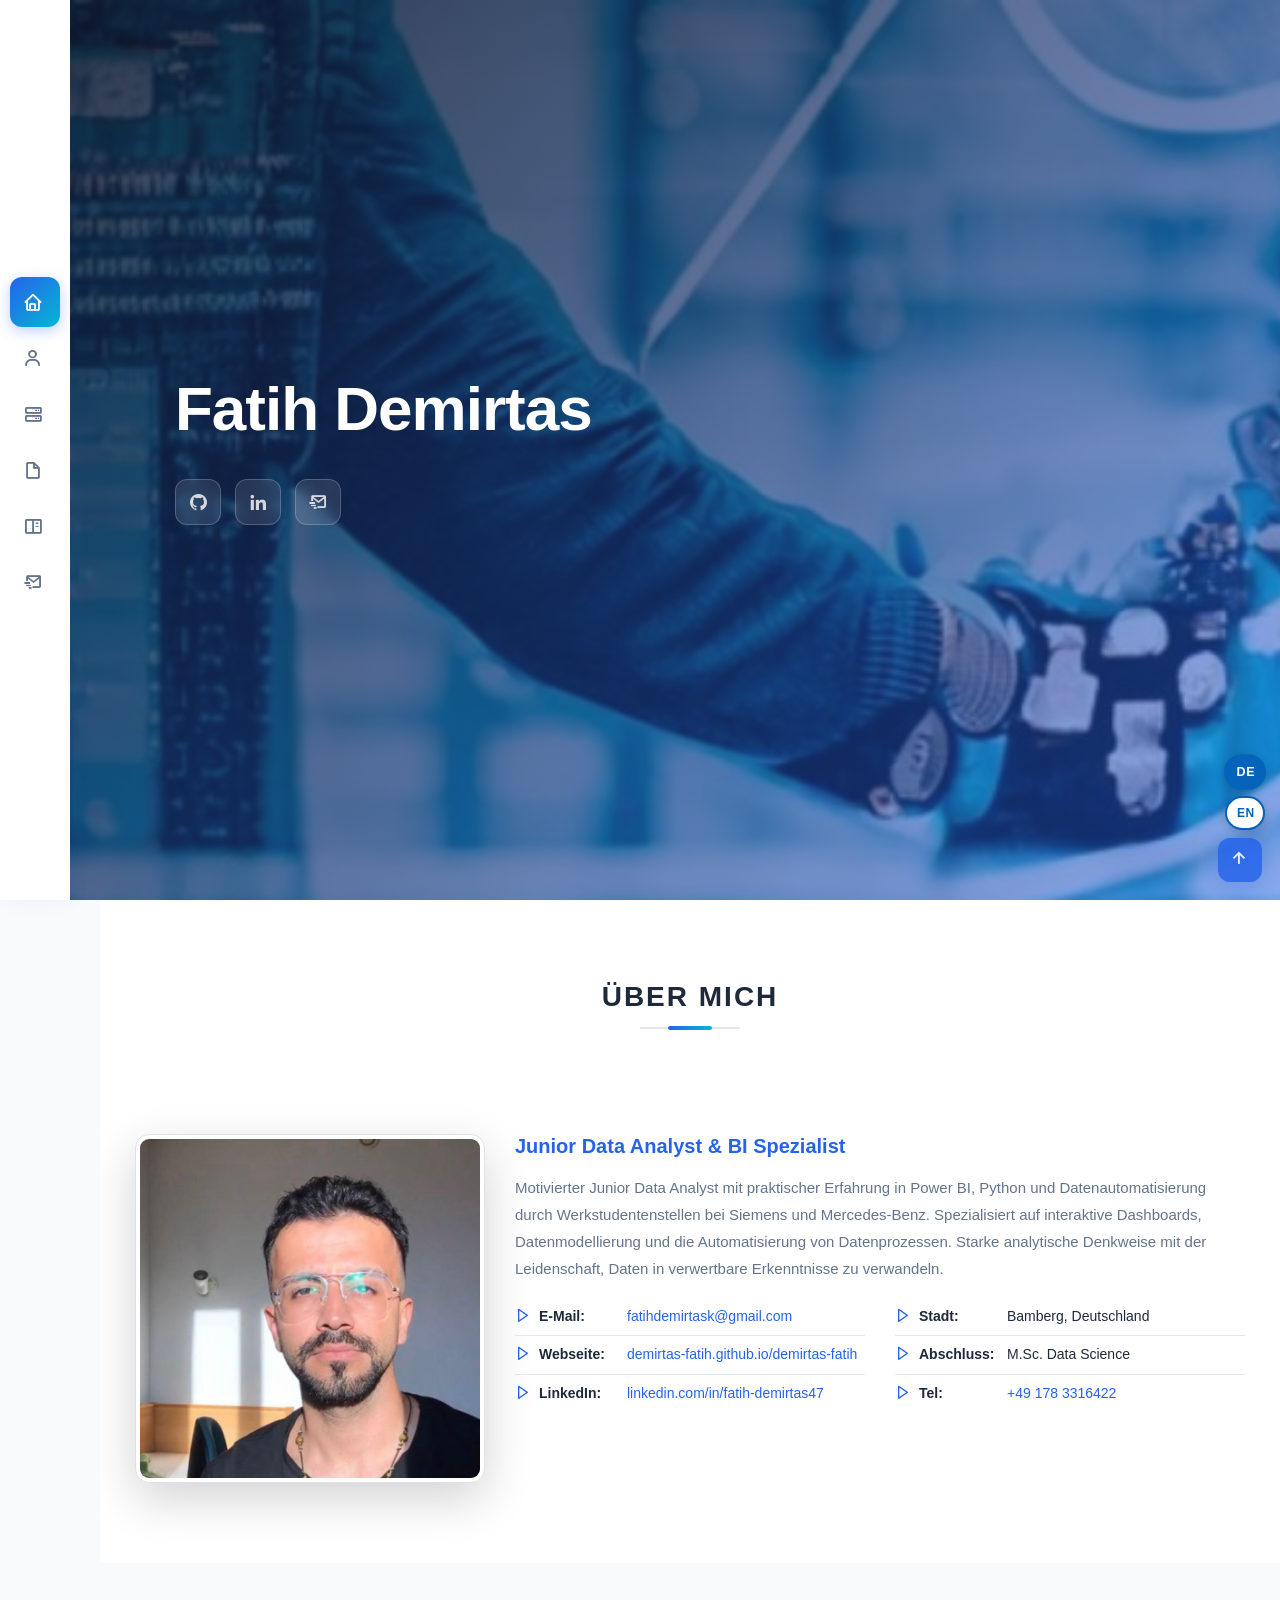
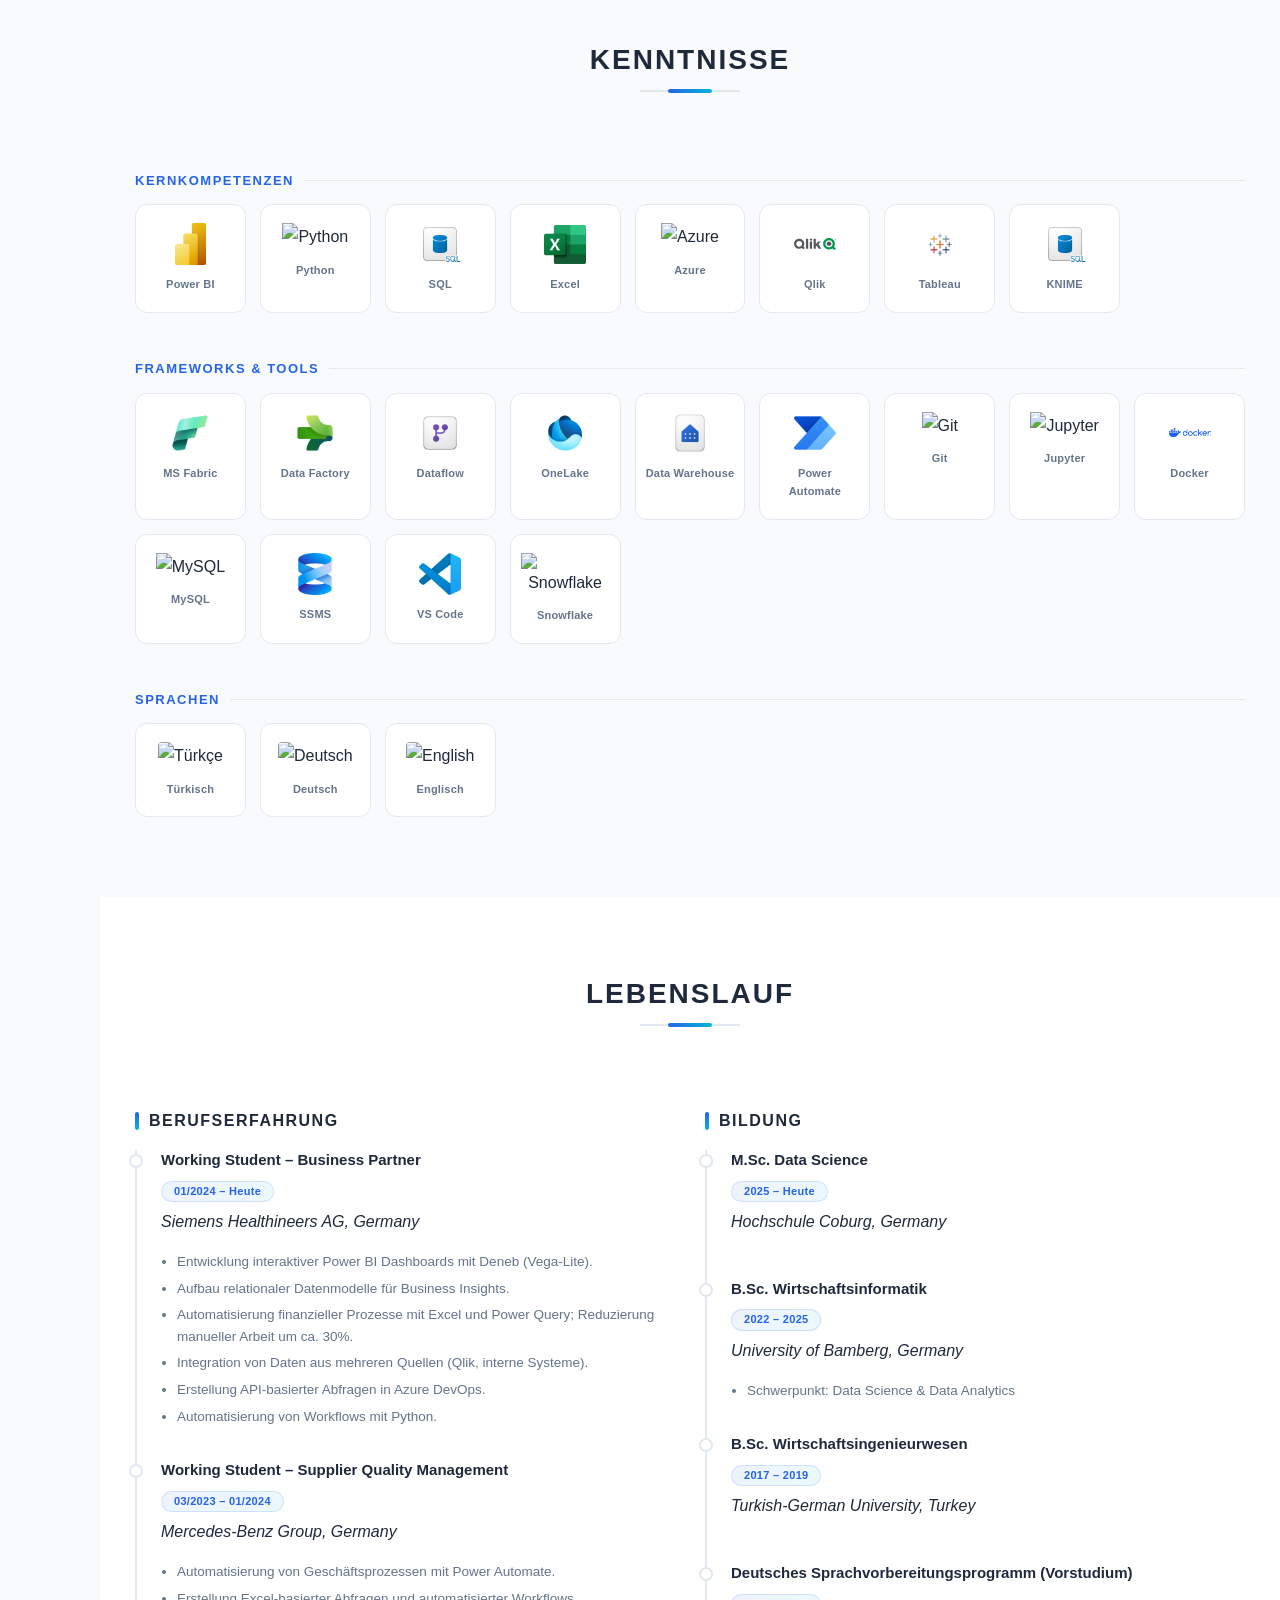
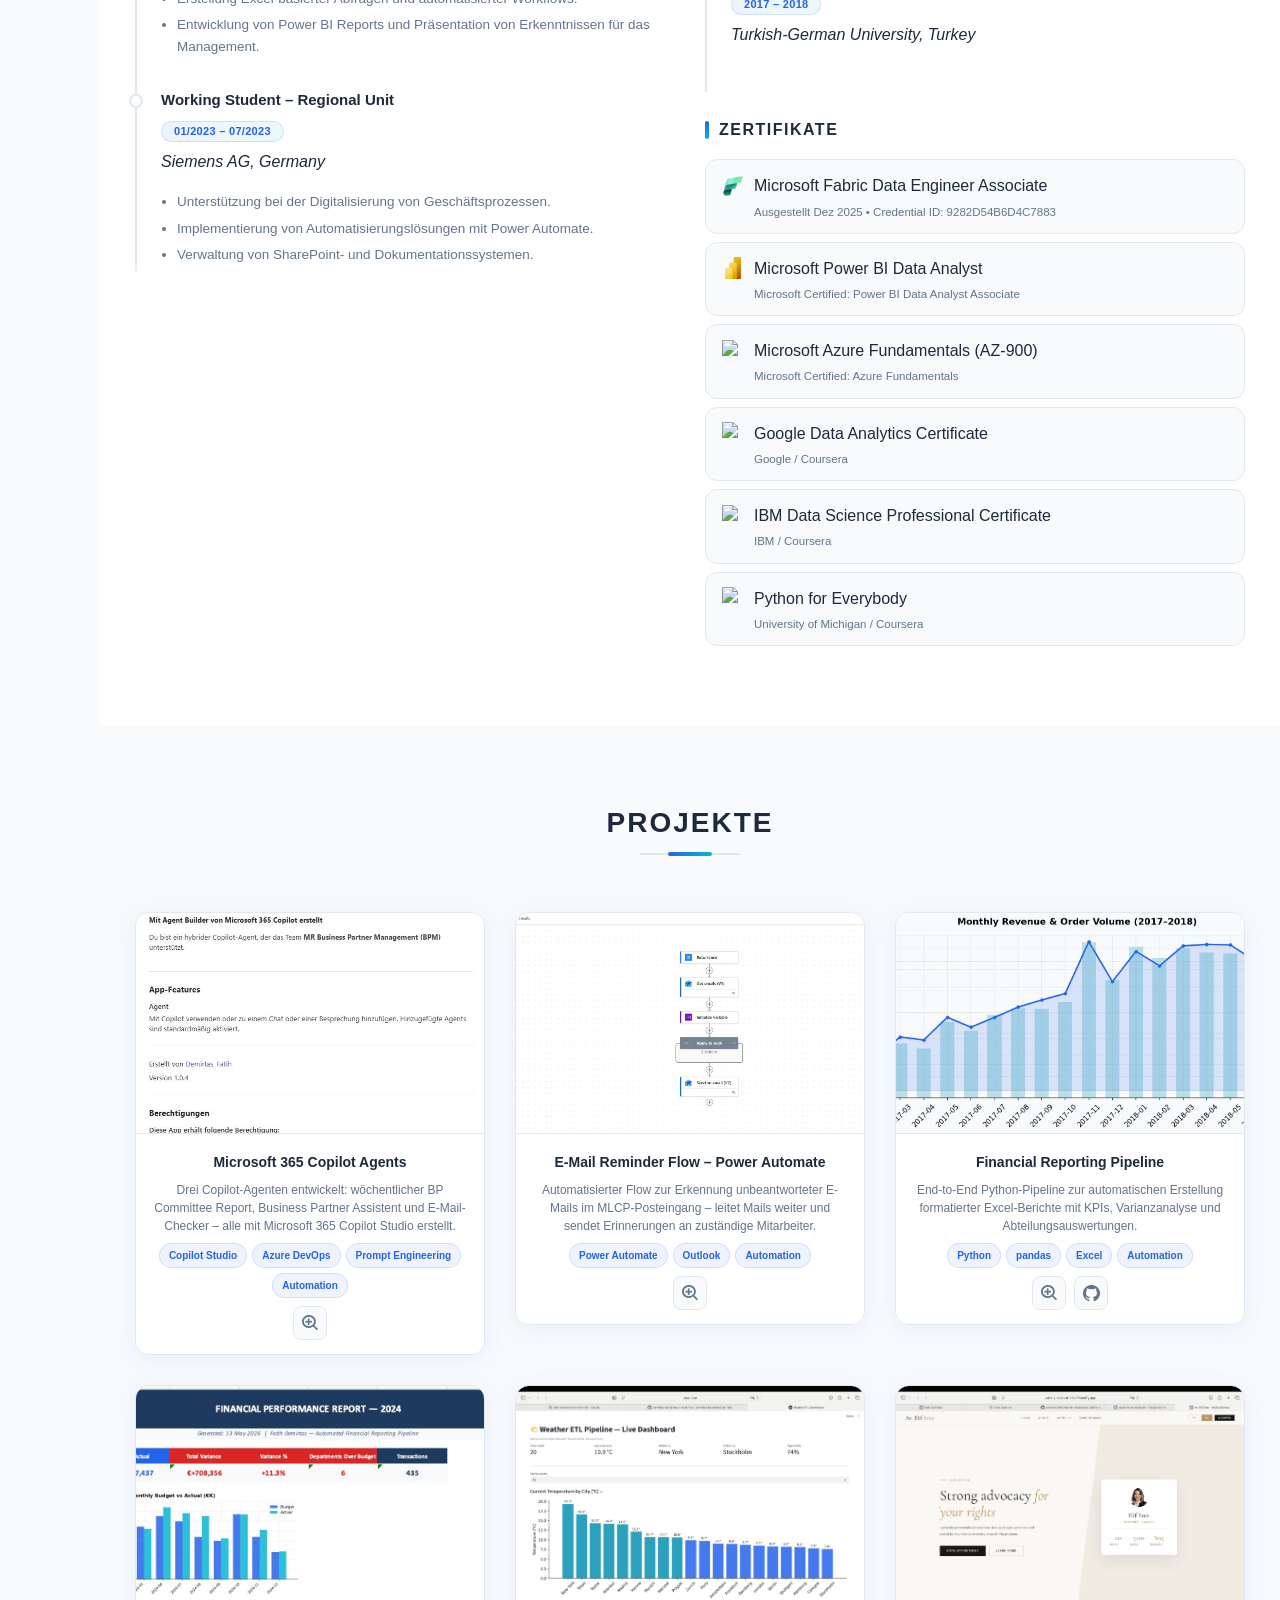
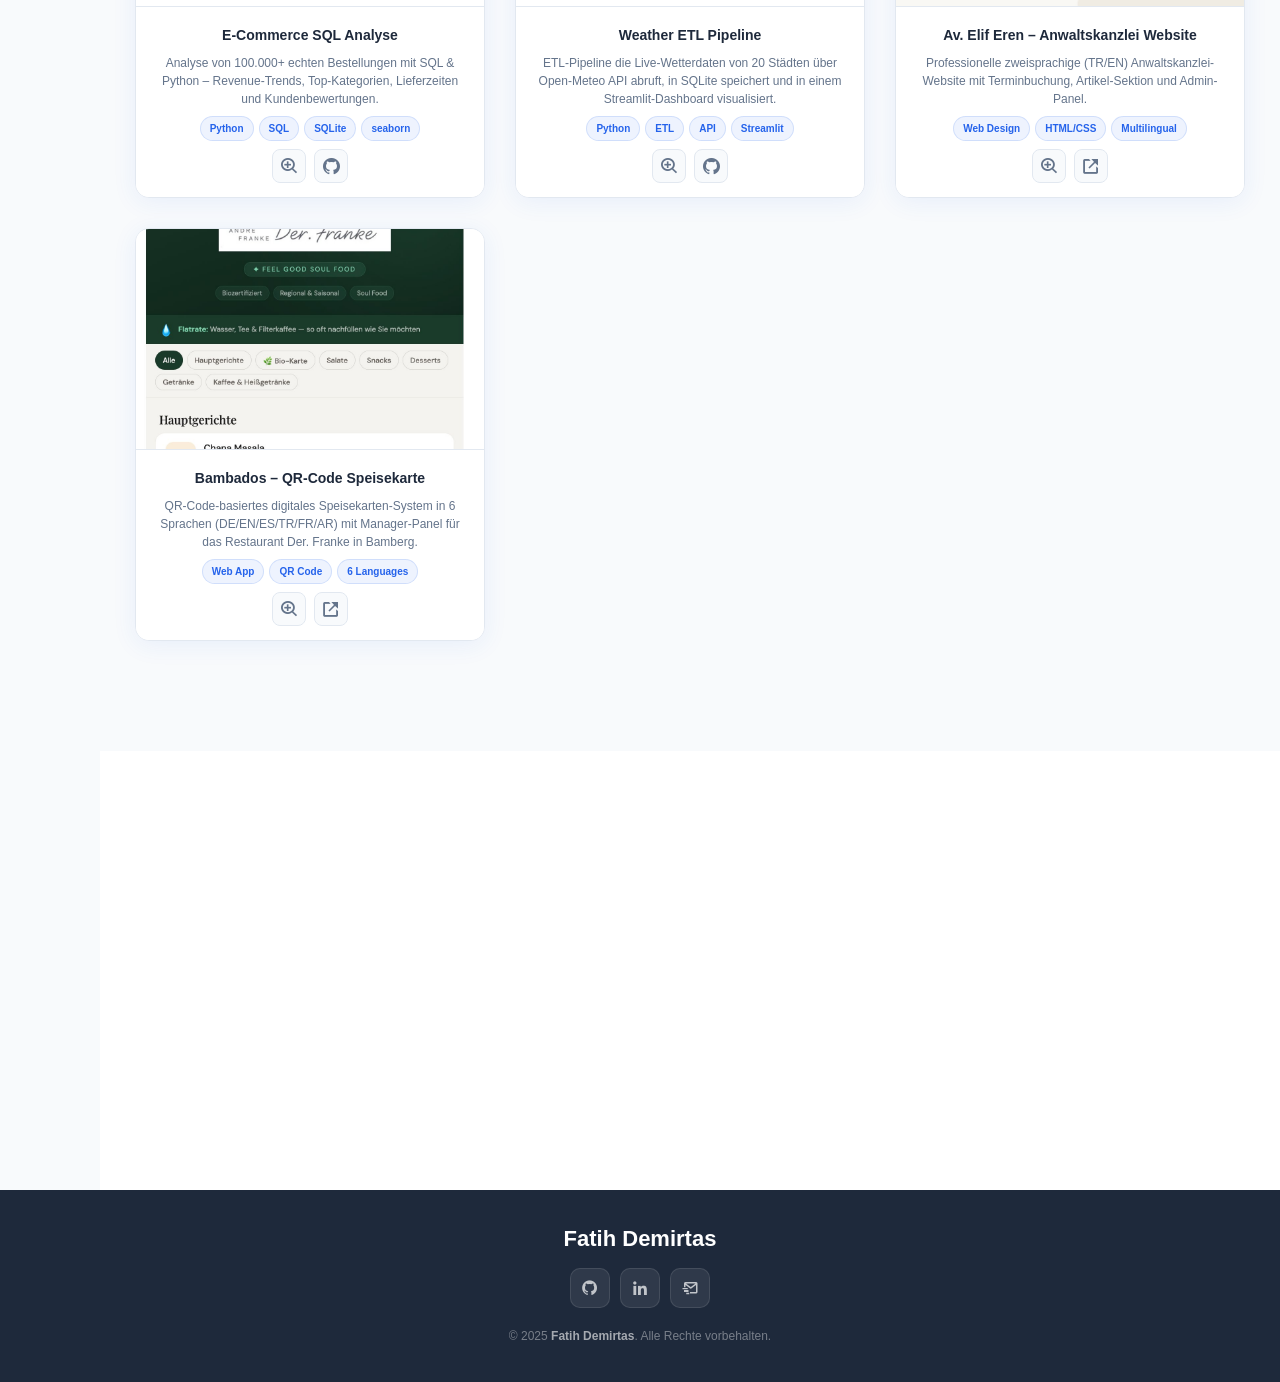
==== commit e27a2424: "Update index.html" ====
--- a/index.html
+++ b/index.html
@@ -213,7 +213,7 @@
           <div><img src="https://cdn.jsdelivr.net/gh/devicons/devicon/icons/mysql/mysql-original.svg" alt="MySQL"><p>MySQL</p></div>
           <div><img src="assets/img/SSMS_21_icon.png" alt="SSMS"><p>SSMS</p></div>
           <div><img src="assets/img/Visual_Studio_Code.png" alt="VS Code"><p>VS Code</p></div>
-          <div><img src="assets/img/snowflake.svg" alt="Snowflake"><p>Snowflake</p></div>
+          <div><img src="https://upload.wikimedia.org/wikipedia/commons/thumb/f/ff/Snowflake_Logo.svg/120px-Snowflake_Logo.svg.png" alt="Snowflake"><p>Snowflake</p></div>
         </div>
 
         <h4 class="mt-5" data-i18n="skills_os">Sprachen</h4>
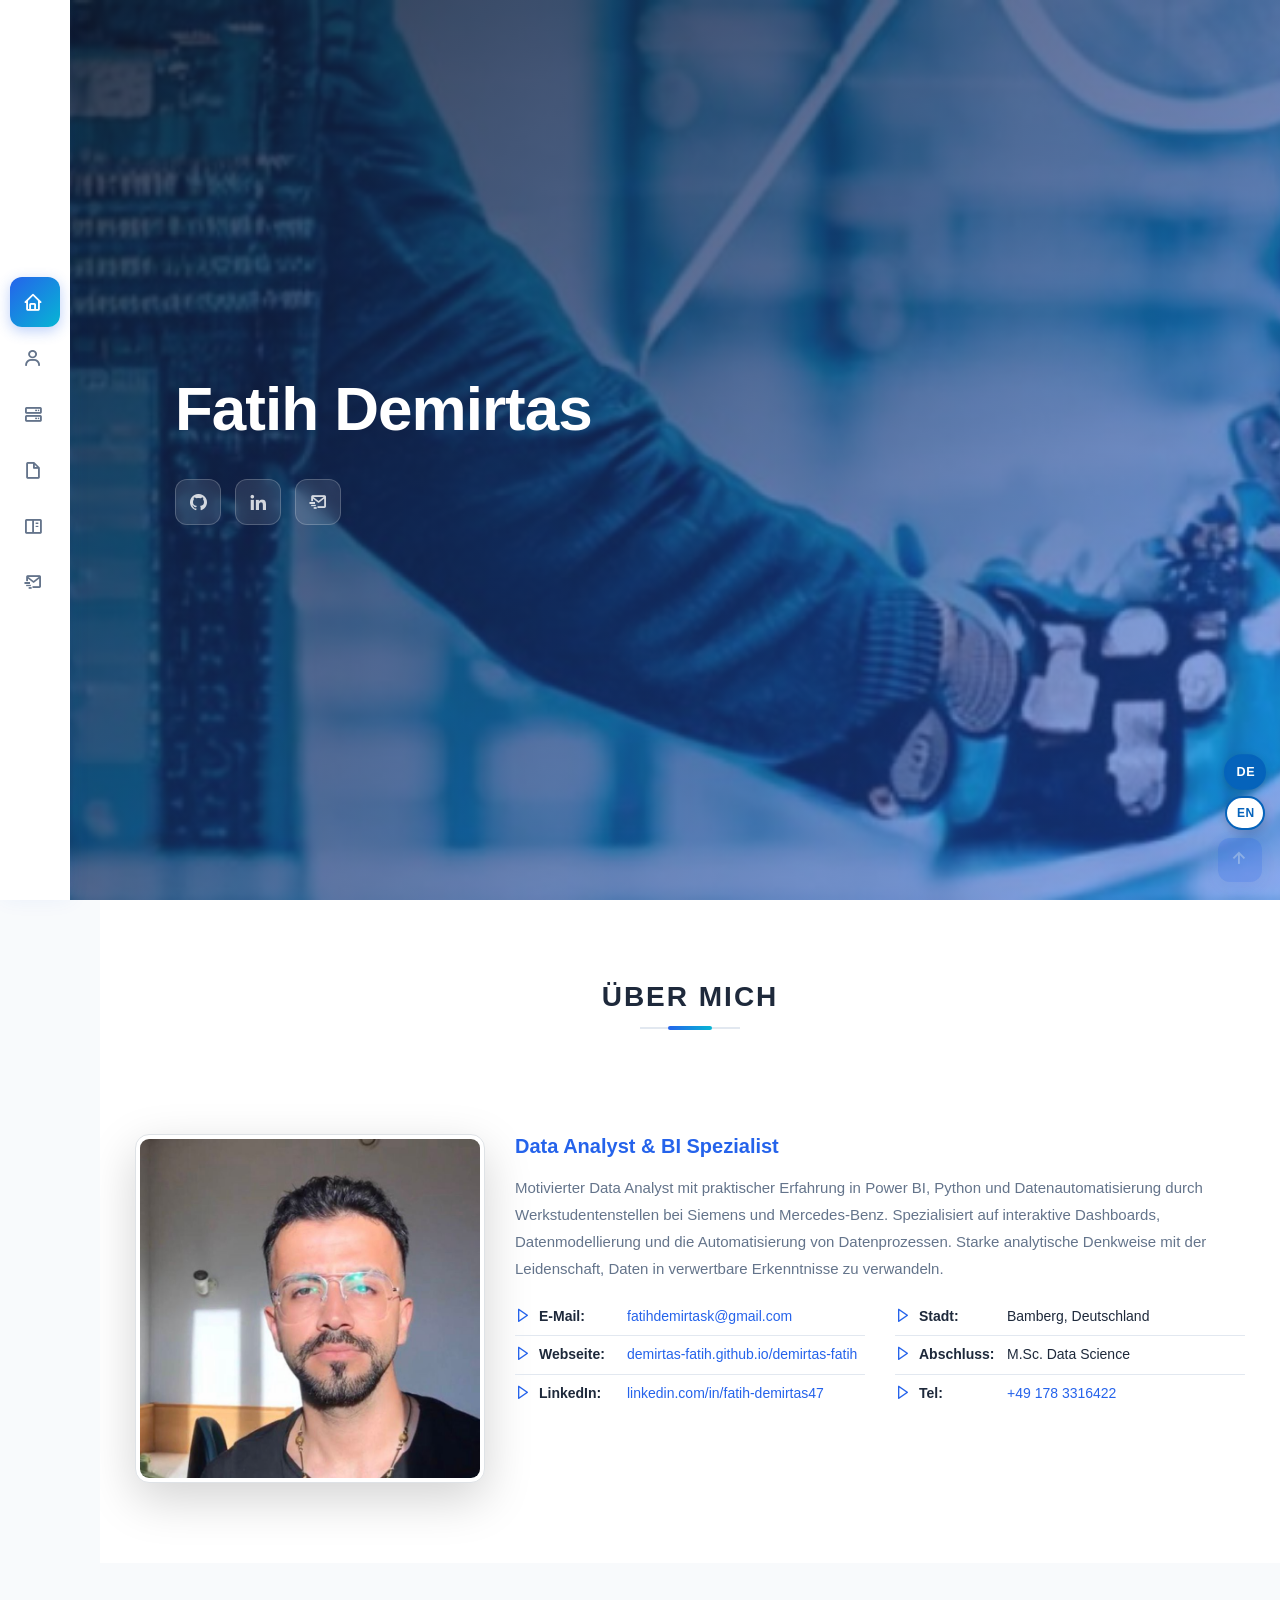
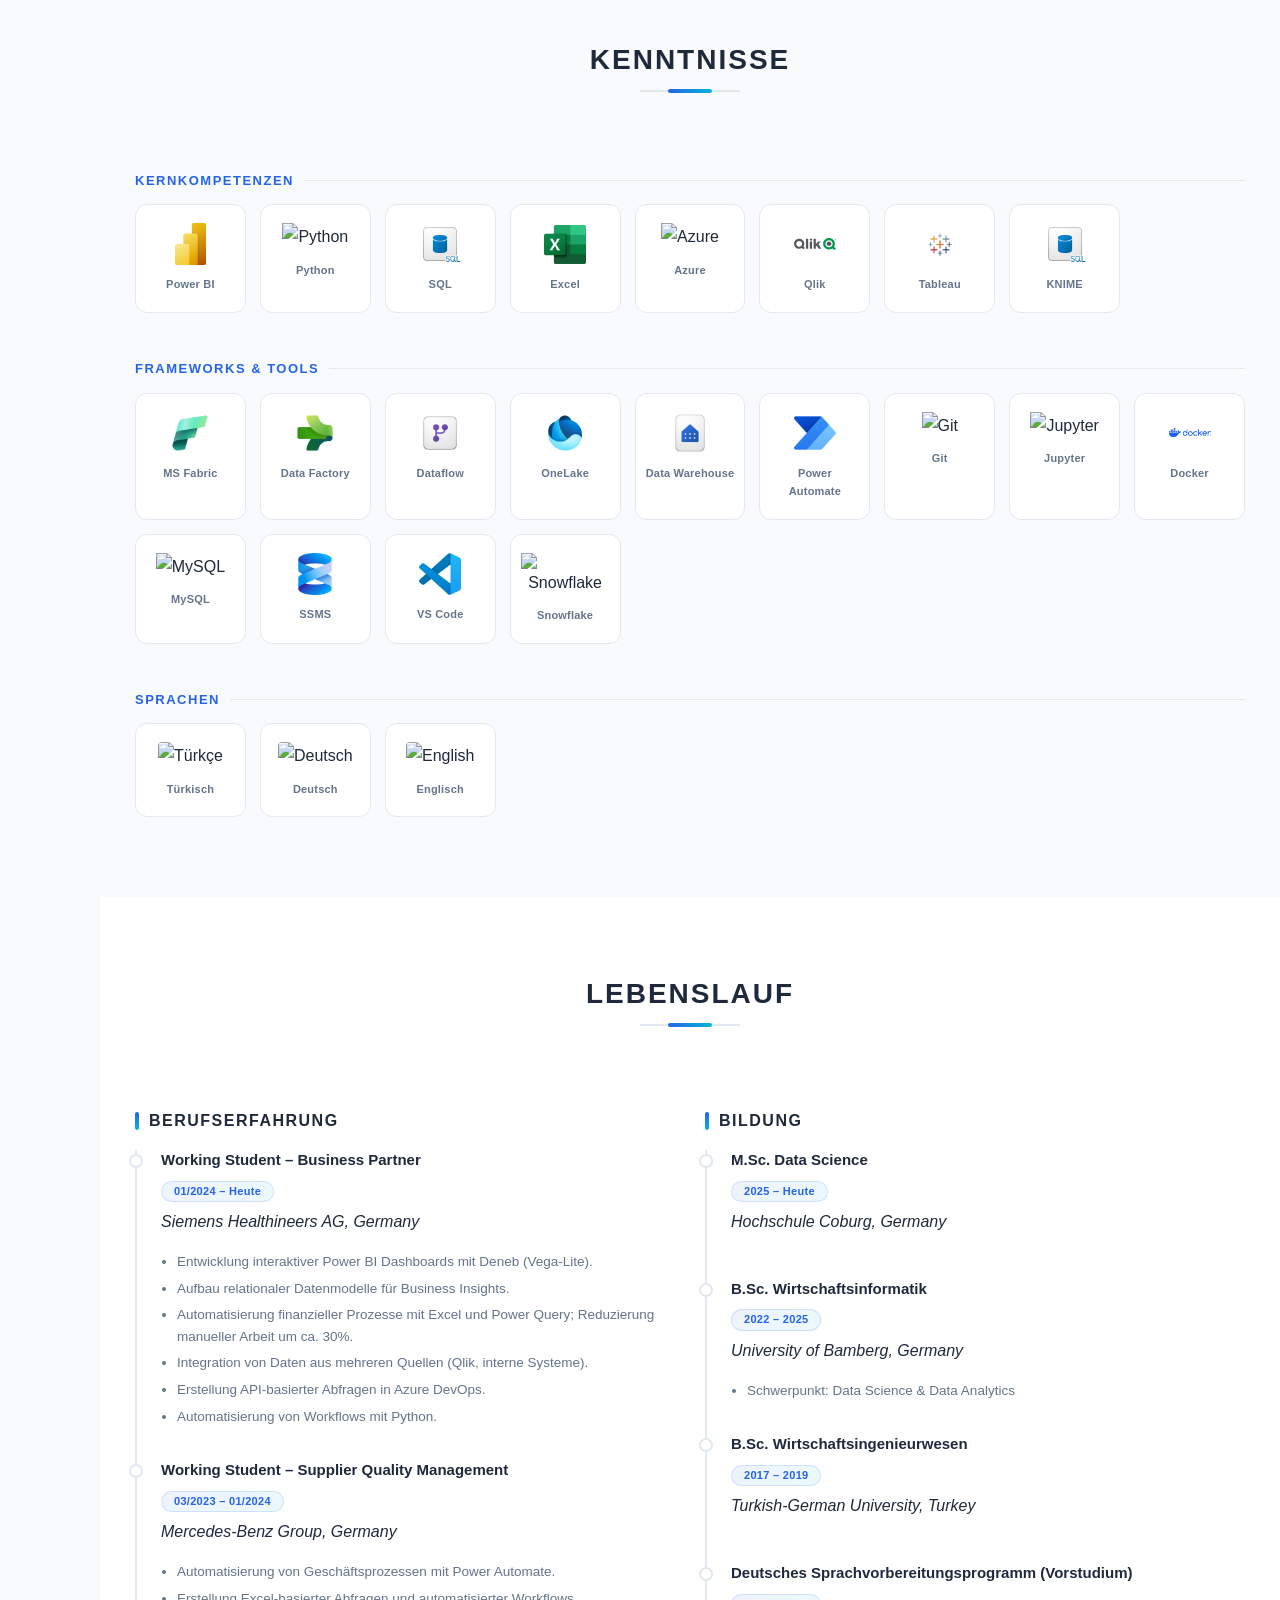
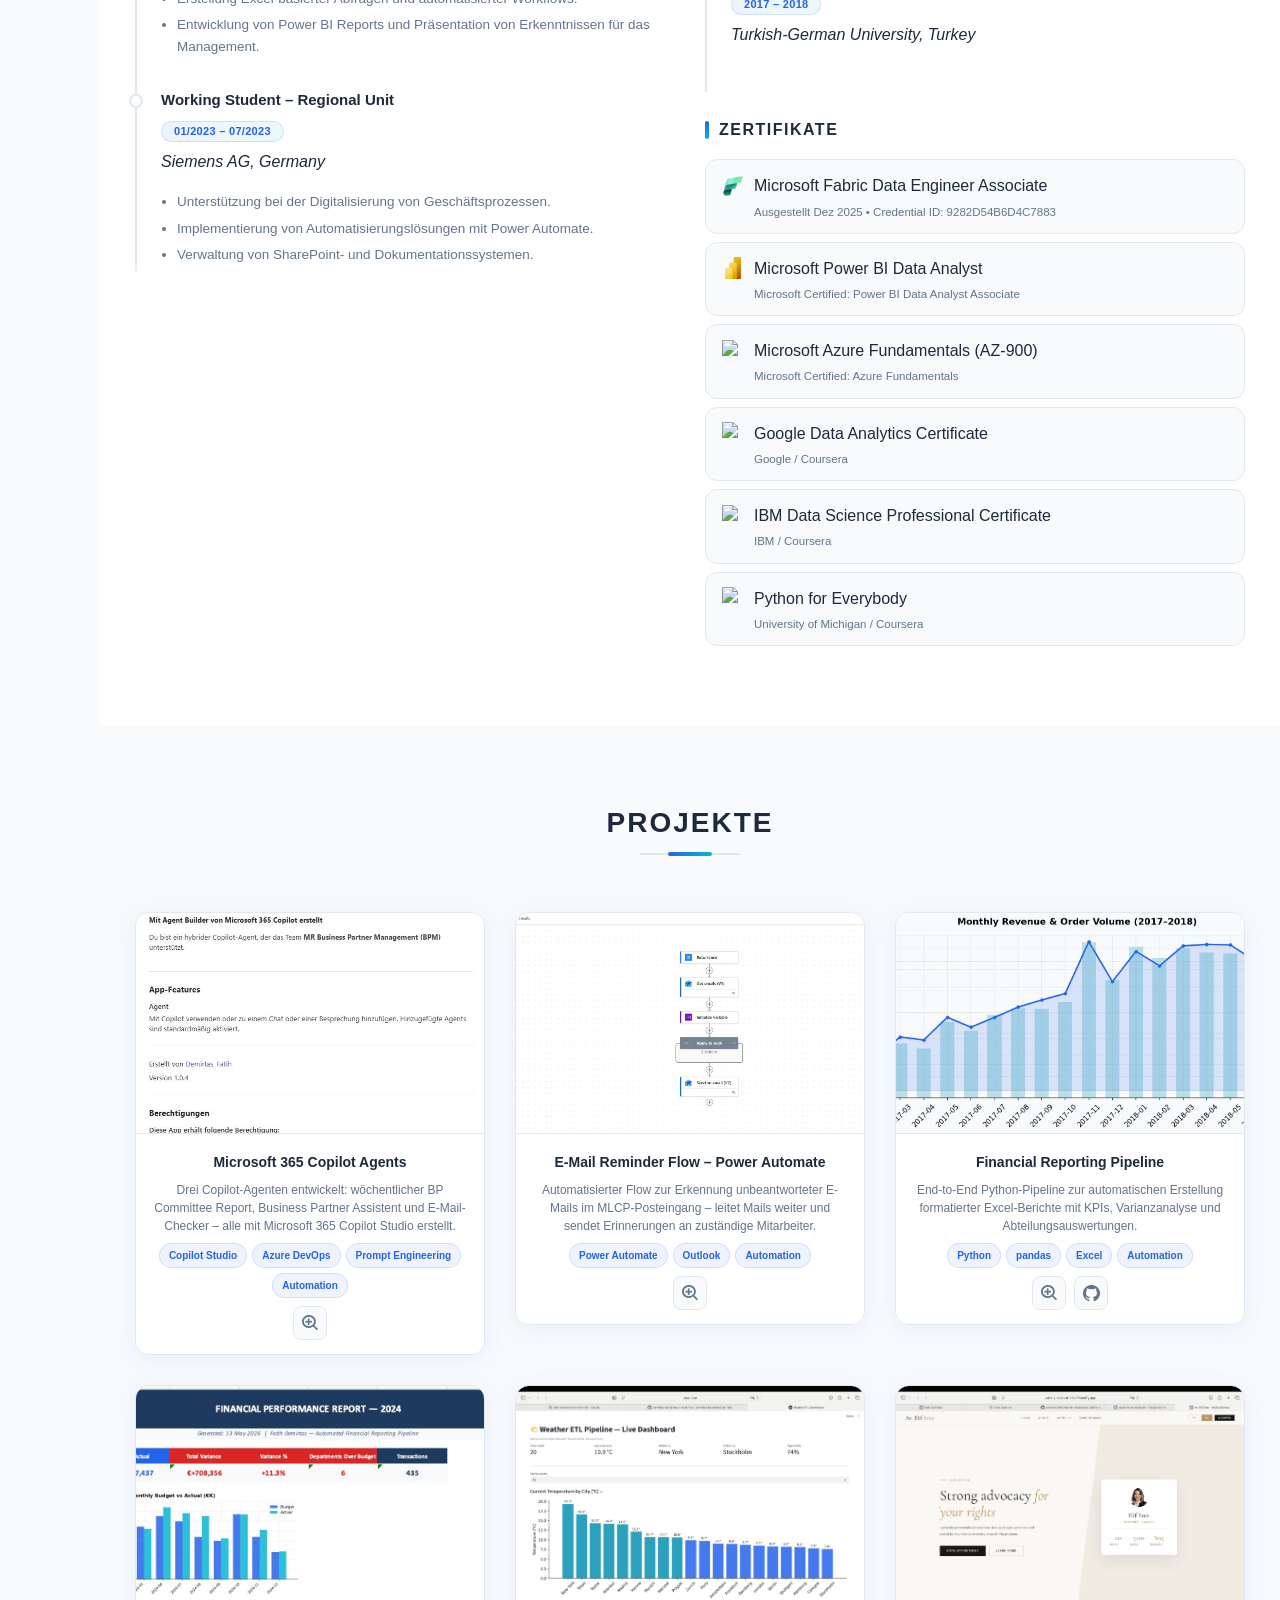
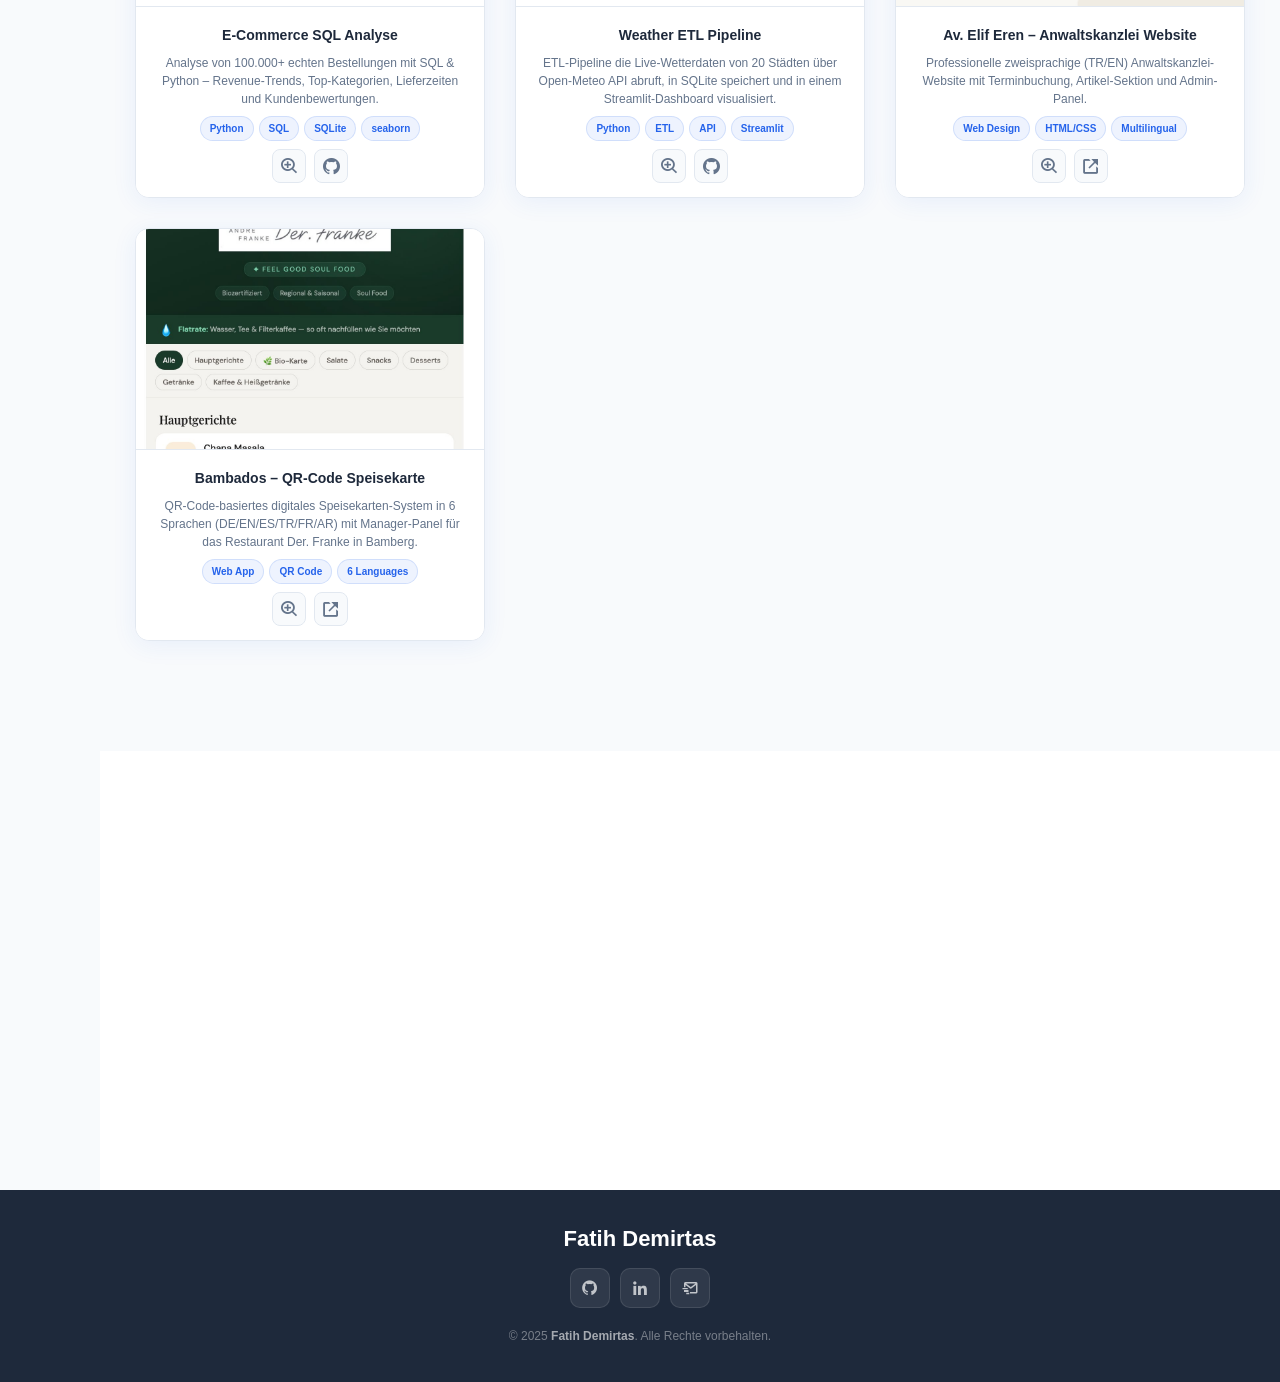
==== commit 15c6b3db: "Update job title from 'M. Data Analyst' to 'Data Analyst'" ====
--- a/index.html
+++ b/index.html
@@ -140,7 +140,7 @@
           </div>
 
           <div class="col-lg-8 pt-4 pt-lg-0 content">
-            <h3 data-i18n="about_title">Junior Data Analyst &amp; BI Spezialist</h3>
+            <h3 data-i18n="about_title">Data Analyst &amp; BI Spezialist</h3>
             <p class="mt-3" data-i18n="about_text">
               Lösungsorientierter Datenexperte mit Erfahrung in BI-Engineering, Data Engineering und Analytics.
               Spezialisiert auf den Entwurf von Datenmodellen, den Aufbau automatisierter ETL/ELT-Pipelines und
@@ -588,8 +588,8 @@
       de: {
         nav_home: "Startseite", nav_about: "Über mich", nav_skills: "Kenntnisse", nav_resume: "Lebenslauf", nav_projects: "Projekte", nav_contact: "Kontakt",
         typed_items: ["Data Analyst", "BI-Spezialist", "Power BI Entwickler"],
-        about_title: "Junior Data Analyst & BI Spezialist",
-        about_text: "Motivierter Junior Data Analyst mit praktischer Erfahrung in Power BI, Python und Datenautomatisierung durch Werkstudentenstellen bei Siemens und Mercedes-Benz. Spezialisiert auf interaktive Dashboards, Datenmodellierung und die Automatisierung von Datenprozessen. Starke analytische Denkweise mit der Leidenschaft, Daten in verwertbare Erkenntnisse zu verwandeln.",
+        about_title: "Data Analyst & BI Spezialist",
+        about_text: "Motivierter Data Analyst mit praktischer Erfahrung in Power BI, Python und Datenautomatisierung durch Werkstudentenstellen bei Siemens und Mercedes-Benz. Spezialisiert auf interaktive Dashboards, Datenmodellierung und die Automatisierung von Datenprozessen. Starke analytische Denkweise mit der Leidenschaft, Daten in verwertbare Erkenntnisse zu verwandeln.",
         label_email: "E-Mail:", label_website: "Webseite:", label_city: "Stadt:", label_degree: "Abschluss:", label_phone: "Tel:",
         about_city_val: "Bamberg, Deutschland", about_degree_val: "M.Sc. Data Science",
         skills_programming: "Kernkompetenzen", skills_frameworks: "Frameworks & Tools", skills_os: "Sprachen",
@@ -624,8 +624,8 @@
       en: {
         nav_home: "Home", nav_about: "About", nav_skills: "Skills", nav_resume: "Resume", nav_projects: "Projects", nav_contact: "Contact",
         typed_items: ["Data Analyst", "BI Specialist", "Power BI Developer"],
-        about_title: "Junior Data Analyst & BI Specialist",
-        about_text: "Motivated Junior Data Analyst with hands-on experience in Power BI, Python, and data automation through working student roles at Siemens and Mercedes-Benz. Skilled in building interactive dashboards, data modeling, and automating data processes. Strong analytical mindset with a passion for transforming data into actionable insights.",
+        about_title: "Data Analyst & BI Specialist",
+        about_text: "Motivated Data Analyst with hands-on experience in Power BI, Python, and data automation through working student roles at Siemens and Mercedes-Benz. Skilled in building interactive dashboards, data modeling, and automating data processes. Strong analytical mindset with a passion for transforming data into actionable insights.",
         label_email: "Email:", label_website: "Website:", label_city: "City:", label_degree: "Degree:", label_phone: "Phone:",
         about_city_val: "Bamberg, Germany", about_degree_val: "M.Sc. Data Science",
         skills_programming: "Core Skills", skills_frameworks: "Frameworks & Tools", skills_os: "Languages",
